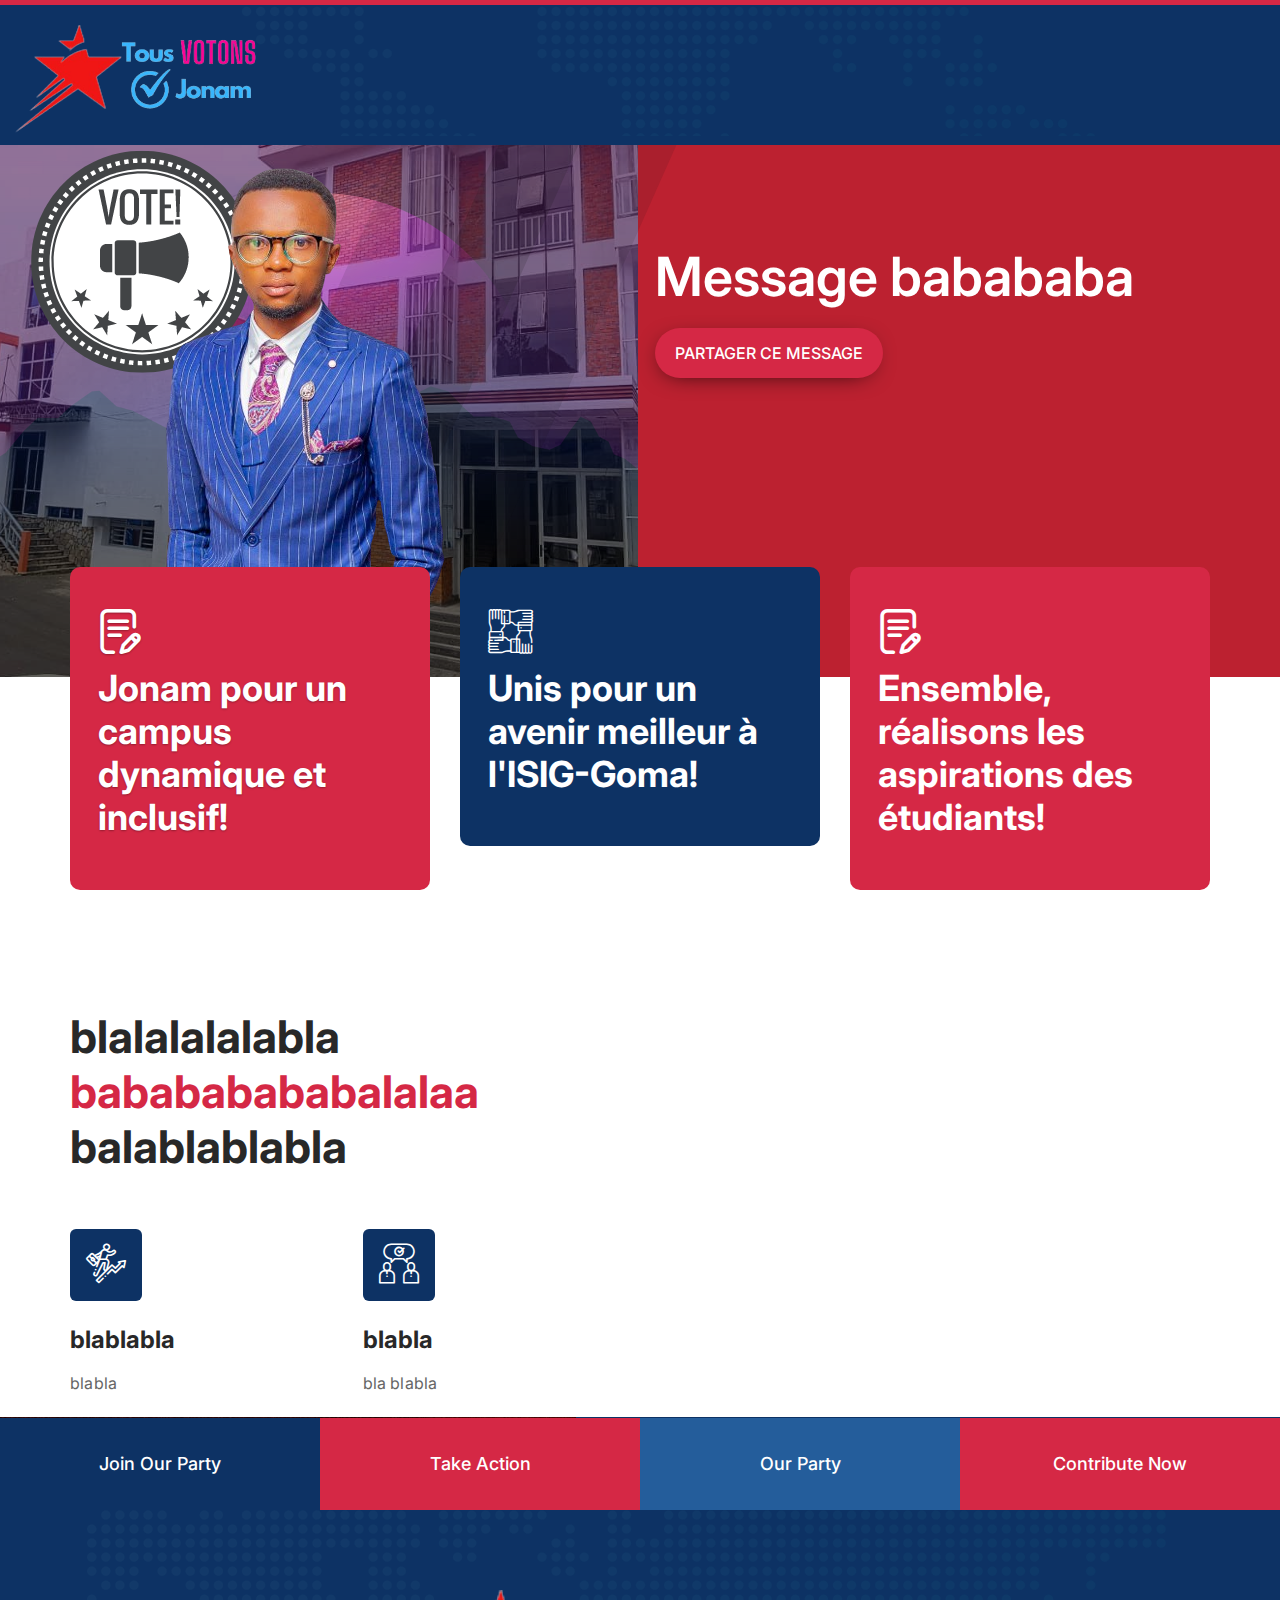
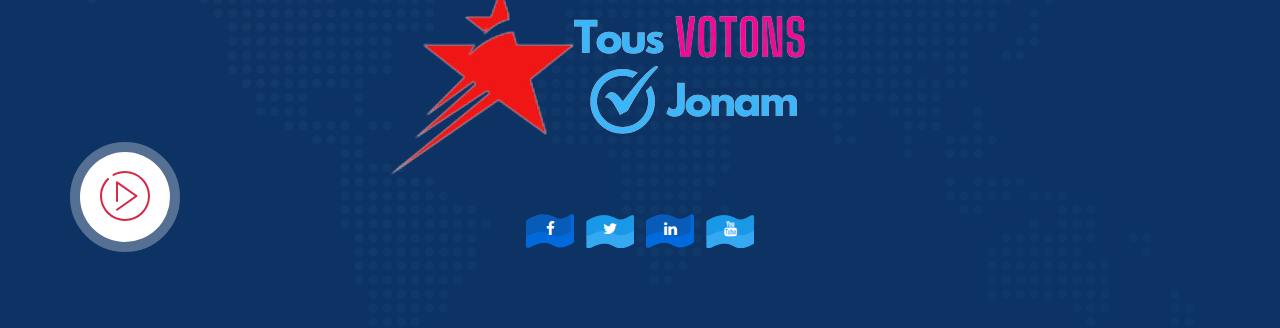
==== index.html @ ccef75e8 "first commit" ====
<!DOCTYPE html>
<html lang="en">

<!-- Mirrored from kodeforest.net/html/electorate/index.html by HTTrack Website Copier/3.x [XR&CO'2014], Mon, 15 Apr 2024 07:42:20 GMT -->

<head>
	<meta charset="utf-8">
	<meta http-equiv="X-UA-Compatible" content="IE=edge">
	<meta name="viewport" content="width=device-width, initial-scale=1">
	<title>Main Home page</title>
	<!-- Bootstrap core CSS -->
	<link href="css/bootstrap.css" rel="stylesheet">
	<!-- Slick Slider CSS -->
	<link href="css/slick-theme.css" rel="stylesheet" />
	<!-- Slick Slider CSS -->
	<link href="css/animation.css" rel="stylesheet" />
	<!-- ICONS CSS -->
	<link href="css/font-awesome.css" rel="stylesheet">
	<!-- ICONS CSS -->
	<link href="css/jquery.bxslider.css" rel="stylesheet">
	<!-- Pretty Photo CSS -->
	<link href="css/prettyPhoto.css" rel="stylesheet">
	<!-- Custom Main StyleSheet CSS -->
	<link href="css/component.css" rel="stylesheet">
	<!-- Typography CSS -->
	<link href="css/typography.css" rel="stylesheet">
	<!-- Custom Main StyleSheet CSS -->
	<link href="style.css" rel="stylesheet">
	<!-- Custom Main StyleSheet CSS -->
	<link href="css/shotcode.css" rel="stylesheet">
	<!-- Custom Main StyleSheet CSS -->
	<link href="css/component.css" rel="stylesheet">
	<!-- Color CSS -->
	<link href="css/color.css" rel="stylesheet">
	<!-- Custom Main StyleSheet CSS -->
	<link href="svg-icon.css" rel="stylesheet">
	<!-- Responsive CSS -->
	<link href="css/responsive.css" rel="stylesheet">
</head>

<body class="demo-5">
	<!--wraper start-->
	<div class="wraper-demo">
		<!--main header start-->
		<header class="main_header">
			<div class="container custom_width">
				<div class="row">
					<div class="col-md-3 col-sm-3">
						<div class="top_logo">
							<h1><a href="index.html"><img src="images/top-logo.png" alt=""></a></h1>
						</div>
					</div>
					<div class="col-md-9 col-sm-9">
						<div class="top_info_text">
							<div class="right_content">

							</div>

						</div>
					</div>
				</div>
			</div>
		</header>
		<!--main header end-->

		<!--main banner start-->
		<!--support wrap start-->
		<div class="support_wrap">
			<div class="container">
				<div class="row">
					<div class="col-md-6 col-sm-6">
						<div class="support_fig">
							<figure>
								<img src="images/support-fig.png" alt="">
							</figure>
						</div>
					</div>
					<div class="col-md-6 col-sm-6">
						<div class="support_text">
							<h2 class="custom_size2 text_white">Message babababa</h2>
							<a class="theam_btn btn2 text_white bg_color" href="#">Partager ce message</a>
						</div>
					</div>
				</div>
			</div>
		</div>
		<!--support wrap end-->
		<!--main banner end-->

		<!--donate service wrap start-->
		<div class="donate_service_wrap">
			<div class="container">
				<div class="row">
					<div class="col-md-4 col-sm-4">
						<div class="donate_service_text wave1">
							<span><i class="fa icon-document"></i></span>
							<h3>Jonam pour un campus dynamique et inclusif!</h3>
						</div>
					</div>
					<div class="col-md-4 col-sm-4">
						<div class="donate_service_text active">
							<span><i class="fa icon-teamwork"></i></span>
							<h3>Unis pour un avenir meilleur à l'ISIG-Goma!</h3>
						</div>
					</div>
					<div class="col-md-4 col-sm-4">
						<div class="donate_service_text">
							<span><i class="fa icon-document"></i></span>
							<h3>Ensemble, réalisons les aspirations des étudiants!</h3>
						</div>
					</div>
				</div>
			</div>
		</div>
		<!--donate service wrap end-->

		<!--service wrap start-->
		<div class="service_wrap">
			<div class="container">
				<div class="row">
					<div class="col-md-6">
						<div class="heading02">
							<h2 class="custom_size">blalalalalabla<span class="theme_color">
									babababababalalaa</span> balablablabla</h2>
						</div>
						<div class="row">
							<div class="col-md-6 col-sm-6">
								<div class="service_text">
									<span><i class="fa  icon-career"></i></span>
									<h4>blablabla</h4>
									<p>blabla</p>
								</div>
							</div>
							<div class="col-md-6 col-sm-6">
								<div class="service_text">
									<span><i class="fa icon-talk"></i></span>
									<h4>blabla</h4>
									<p>bla blabla</p>
								</div>
							</div>
						</div>
					</div>
					<div class="col-md-6">
						<div class="service_fig">
							<figure>
								<img src="images/service-fig.png" alt="">
							</figure>
						</div>
					</div>
				</div>
			</div>
		</div>
		<!--service wrap end-->

		<!--nation service wrap start-->
		<div class="nation_service_wrap">
			<div class="container">
				<div class="row">
					<div class="col-md-5">
						<a id="playButton" class="play_btn play_btn02 theme_color"><i
								class="fa icon-video-player"></i></a>
					</div>
					<!-- Video pop-up container -->
					<div class="overlay-popup" id="videoOverlay">
						<div class="video-container">
							<video controls autoplay>
								<source src="https://youtu.be/x0XbYvppUQw" type="video/mp4">
								Your browser does not support the video tag.
							</video>
							<span class="close-button" id="closeButton">&#215;</span>
						</div>
					</div>

				</div>
			</div>
		</div>
		<!--nation service wrap end-->






		<!--action form start-->
		<div class="action_form">
			<div class="action-form-slider">
				<div>
					<h6 class="join_title bg_color2"><a href="#">Join Our Party</a></h6>
				</div>
				<div>
					<h6 class="join_title bg_color3"><a href="#">Take Action</a></h6>
				</div>
				<div>
					<h6 class="join_title bg_color4"><a href="#">Our Party</a></h6>
				</div>
				<div>
					<h6 class="join_title bg_color5"><a href="#">Contribute Now</a></h6>
				</div>
				<div>
					<h6 class="join_title bg_color2"><a href="#">Join Our Party</a></h6>
				</div>
			</div>
		</div>
		<!--action form end-->

		<footer>
			<div class="footer_widget">
				<div class="container">
					<div class="footer_text">
						<a href="index.html"><img src="images/widget-logo.png" alt=""></a>
						<ul class="social_share">
							<li><a href="#"><img src="images/shape-icon.png"><span><i
											class="fa fa-facebook"></i></span></a></li>
							<li><a href="#"><img src="images/shape-icon1.png"><span><i
											class="fa fa-twitter"></i></span></a></li>
							<li><a href="#"><img src="images/shape-icon.png"><span><i
											class="fa fa-linkedin"></i></span></a></li>
							<li><a href="#"><img src="images/shape-icon1.png"><span><i
											class="fa fa-youtube"></i></span></a></li>
						</ul>
					</div>
				</div>
			</div>
		</footer>
	</div>
	<!--wraper end-->
	<!--Jquery Library-->
	<script src="js/jquery.js"></script>
	<!--Bootstrap core JavaScript-->
	<script src="js/bootstrap.js"></script>
	<!--Slick Slider JavaScript-->
	<script src="js/slick.min.js"></script>
	<!--Pretty Photo JavaScript-->
	<script src="js/demo5.js"></script>
	<!--Pretty Photo JavaScript-->
	<script src="js/jquery.prettyPhoto.js"></script>
	<!--Pretty Photo JavaScript-->
	<script src="js/modernizr.custom.js"></script>
	<!--Pretty Photo JavaScript-->
	<script src="js/jquery.bxslider.min.js"></script>
	<!--Pretty Photo JavaScript-->
	<script src="js/jquery.dlmenu.js"></script>
	<!--Pretty Photo JavaScript-->
	<script src="js/downCount.js"></script>
	<!--Pretty Photo JavaScript-->
	<script src="js/waypoints-sticky.js"></script>
	<!--Counter up JavaScript-->
	<script src="js/waypoints.js"></script>
	<!--Custom JavaScript-->
	<script src="js/custom.js"></script>


	<script type="text/javascript">
		// Request notification permission
if (Notification.permission !== "granted") {
  Notification.requestPermission().then((permission) => {
    if (permission === "granted") {
      // User has granted permission
      // Start showing notifications
      showNotification("Share this page", "Click here to share this page", true);
      showHourlyNotification();
    } else {
      // User has denied permission
      console.log("User has denied permission for notifications.");
    }
  });
} else {
  // Permission has already been granted
  // Start showing notifications
  showNotification("Share this page", "Click here to share this page", true);
  showHourlyNotification();
}

function showHourlyNotification() {
  // Schedule notifications every hour
  setInterval(() => {
    showNotification("Go Vote for Jonam", "Don't forget to cast your vote for Jonam in the upcoming election!", false);
  }, 1000 * 60 * 60); // 1 hour in milliseconds
}

function showNotification(title, body, isShareNotification) {
  const notification = new Notification(title, { body });

  if (isShareNotification) {
    // Redirect to WhatsApp when notification is clicked
    notification.onclick = function () {
      // Replace 'your_whatsapp_message_here' with the message you want to share
      const whatsappMessage = encodeURIComponent("Check out this page and vote for Jonam: your_page_link_here");
      window.location.href = `https://wa.me/?text=${whatsappMessage}`;
    };
  }
}


	</script>
	<script type="text/javascript">
		var hamburger = document.querySelector(".hamburger");
		var closeBtn = document.querySelector(".close-btn");

		hamburger.addEventListener("click", function () {
			document.querySelector("body").classList.add("active");
			hamburger.style.display = "none"; // Hide hamburger
			closeBtn.style.display = "block"; // Show close button
		});

		closeBtn.addEventListener("click", function () {
			document.querySelector("body").classList.remove("active");
			hamburger.style.display = "block"; // Show hamburger
			closeBtn.style.display = "none";   // Hide close button
		});
	</script>

	<script type="text/javascript">
		// JavaScript to handle the pop-up functionality
		document.getElementById('playButton').addEventListener('click', function () {
			document.getElementById('videoOverlay').style.display = 'block';
		});

		document.getElementById('closeButton').addEventListener('click', function () {
			document.getElementById('videoOverlay').style.display = 'none';
		});
	</script>
</body>

<!-- Mirrored from kodeforest.net/html/electorate/index.html by HTTrack Website Copier/3.x [XR&CO'2014], Mon, 15 Apr 2024 07:43:13 GMT -->

</html>
---- css/animation.css ----
@charset "UTF-8";

/*!
 * animate.css -http://daneden.me/animate
 * Version - 3.6.0
 * Licensed under the MIT license - http://opensource.org/licenses/MIT
 *
 * Copyright (c) 2018 Daniel Eden
 */

.animated {
  -webkit-animation-duration: 1s;
  animation-duration: 1s;
  -webkit-animation-fill-mode: both;
  animation-fill-mode: both;
}

.animated.infinite {
  -webkit-animation-iteration-count: infinite;
  animation-iteration-count: infinite;
}

@-webkit-keyframes bounce {
  from,
  20%,
  53%,
  80%,
  to {
    -webkit-animation-timing-function: cubic-bezier(0.215, 0.61, 0.355, 1);
    animation-timing-function: cubic-bezier(0.215, 0.61, 0.355, 1);
    -webkit-transform: translate3d(0, 0, 0);
    transform: translate3d(0, 0, 0);
  }

  40%,
  43% {
    -webkit-animation-timing-function: cubic-bezier(0.755, 0.05, 0.855, 0.06);
    animation-timing-function: cubic-bezier(0.755, 0.05, 0.855, 0.06);
    -webkit-transform: translate3d(0, -30px, 0);
    transform: translate3d(0, -30px, 0);
  }

  70% {
    -webkit-animation-timing-function: cubic-bezier(0.755, 0.05, 0.855, 0.06);
    animation-timing-function: cubic-bezier(0.755, 0.05, 0.855, 0.06);
    -webkit-transform: translate3d(0, -15px, 0);
    transform: translate3d(0, -15px, 0);
  }

  90% {
    -webkit-transform: translate3d(0, -4px, 0);
    transform: translate3d(0, -4px, 0);
  }
}

@keyframes bounce {
  from,
  20%,
  53%,
  80%,
  to {
    -webkit-animation-timing-function: cubic-bezier(0.215, 0.61, 0.355, 1);
    animation-timing-function: cubic-bezier(0.215, 0.61, 0.355, 1);
    -webkit-transform: translate3d(0, 0, 0);
    transform: translate3d(0, 0, 0);
  }

  40%,
  43% {
    -webkit-animation-timing-function: cubic-bezier(0.755, 0.05, 0.855, 0.06);
    animation-timing-function: cubic-bezier(0.755, 0.05, 0.855, 0.06);
    -webkit-transform: translate3d(0, -30px, 0);
    transform: translate3d(0, -30px, 0);
  }

  70% {
    -webkit-animation-timing-function: cubic-bezier(0.755, 0.05, 0.855, 0.06);
    animation-timing-function: cubic-bezier(0.755, 0.05, 0.855, 0.06);
    -webkit-transform: translate3d(0, -15px, 0);
    transform: translate3d(0, -15px, 0);
  }

  90% {
    -webkit-transform: translate3d(0, -4px, 0);
    transform: translate3d(0, -4px, 0);
  }
}

.bounce {
  -webkit-animation-name: bounce;
  animation-name: bounce;
  -webkit-transform-origin: center bottom;
  transform-origin: center bottom;
}

@-webkit-keyframes flash {
  from,
  50%,
  to {
    opacity: 1;
  }

  25%,
  75% {
    opacity: 0;
  }
}

@keyframes flash {
  from,
  50%,
  to {
    opacity: 1;
  }

  25%,
  75% {
    opacity: 0;
  }
}

.flash {
  -webkit-animation-name: flash;
  animation-name: flash;
}

/* originally authored by Nick Pettit - https://github.com/nickpettit/glide */

@-webkit-keyframes pulse {
  from {
    -webkit-transform: scale3d(1, 1, 1);
    transform: scale3d(1, 1, 1);
  }

  50% {
    -webkit-transform: scale3d(1.05, 1.05, 1.05);
    transform: scale3d(1.05, 1.05, 1.05);
  }

  to {
    -webkit-transform: scale3d(1, 1, 1);
    transform: scale3d(1, 1, 1);
  }
}

@keyframes pulse {
  from {
    -webkit-transform: scale3d(1, 1, 1);
    transform: scale3d(1, 1, 1);
  }

  50% {
    -webkit-transform: scale3d(1.05, 1.05, 1.05);
    transform: scale3d(1.05, 1.05, 1.05);
  }

  to {
    -webkit-transform: scale3d(1, 1, 1);
    transform: scale3d(1, 1, 1);
  }
}

.pulse {
  -webkit-animation-name: pulse;
  animation-name: pulse;
}

@-webkit-keyframes rubberBand {
  from {
    -webkit-transform: scale3d(1, 1, 1);
    transform: scale3d(1, 1, 1);
  }

  30% {
    -webkit-transform: scale3d(1.25, 0.75, 1);
    transform: scale3d(1.25, 0.75, 1);
  }

  40% {
    -webkit-transform: scale3d(0.75, 1.25, 1);
    transform: scale3d(0.75, 1.25, 1);
  }

  50% {
    -webkit-transform: scale3d(1.15, 0.85, 1);
    transform: scale3d(1.15, 0.85, 1);
  }

  65% {
    -webkit-transform: scale3d(0.95, 1.05, 1);
    transform: scale3d(0.95, 1.05, 1);
  }

  75% {
    -webkit-transform: scale3d(1.05, 0.95, 1);
    transform: scale3d(1.05, 0.95, 1);
  }

  to {
    -webkit-transform: scale3d(1, 1, 1);
    transform: scale3d(1, 1, 1);
  }
}

@keyframes rubberBand {
  from {
    -webkit-transform: scale3d(1, 1, 1);
    transform: scale3d(1, 1, 1);
  }

  30% {
    -webkit-transform: scale3d(1.25, 0.75, 1);
    transform: scale3d(1.25, 0.75, 1);
  }

  40% {
    -webkit-transform: scale3d(0.75, 1.25, 1);
    transform: scale3d(0.75, 1.25, 1);
  }

  50% {
    -webkit-transform: scale3d(1.15, 0.85, 1);
    transform: scale3d(1.15, 0.85, 1);
  }

  65% {
    -webkit-transform: scale3d(0.95, 1.05, 1);
    transform: scale3d(0.95, 1.05, 1);
  }

  75% {
    -webkit-transform: scale3d(1.05, 0.95, 1);
    transform: scale3d(1.05, 0.95, 1);
  }

  to {
    -webkit-transform: scale3d(1, 1, 1);
    transform: scale3d(1, 1, 1);
  }
}

.rubberBand {
  -webkit-animation-name: rubberBand;
  animation-name: rubberBand;
}

@-webkit-keyframes shake {
  from,
  to {
    -webkit-transform: translate3d(0, 0, 0);
    transform: translate3d(0, 0, 0);
  }

  10%,
  30%,
  50%,
  70%,
  90% {
    -webkit-transform: translate3d(-10px, 0, 0);
    transform: translate3d(-10px, 0, 0);
  }

  20%,
  40%,
  60%,
  80% {
    -webkit-transform: translate3d(10px, 0, 0);
    transform: translate3d(10px, 0, 0);
  }
}

@keyframes shake {
  from,
  to {
    -webkit-transform: translate3d(0, 0, 0);
    transform: translate3d(0, 0, 0);
  }

  10%,
  30%,
  50%,
  70%,
  90% {
    -webkit-transform: translate3d(-10px, 0, 0);
    transform: translate3d(-10px, 0, 0);
  }

  20%,
  40%,
  60%,
  80% {
    -webkit-transform: translate3d(10px, 0, 0);
    transform: translate3d(10px, 0, 0);
  }
}

.shake {
  -webkit-animation-name: shake;
  animation-name: shake;
}

@-webkit-keyframes headShake {
  0% {
    -webkit-transform: translateX(0);
    transform: translateX(0);
  }

  6.5% {
    -webkit-transform: translateX(-6px) rotateY(-9deg);
    transform: translateX(-6px) rotateY(-9deg);
  }

  18.5% {
    -webkit-transform: translateX(5px) rotateY(7deg);
    transform: translateX(5px) rotateY(7deg);
  }

  31.5% {
    -webkit-transform: translateX(-3px) rotateY(-5deg);
    transform: translateX(-3px) rotateY(-5deg);
  }

  43.5% {
    -webkit-transform: translateX(2px) rotateY(3deg);
    transform: translateX(2px) rotateY(3deg);
  }

  50% {
    -webkit-transform: translateX(0);
    transform: translateX(0);
  }
}

@keyframes headShake {
  0% {
    -webkit-transform: translateX(0);
    transform: translateX(0);
  }

  6.5% {
    -webkit-transform: translateX(-6px) rotateY(-9deg);
    transform: translateX(-6px) rotateY(-9deg);
  }

  18.5% {
    -webkit-transform: translateX(5px) rotateY(7deg);
    transform: translateX(5px) rotateY(7deg);
  }

  31.5% {
    -webkit-transform: translateX(-3px) rotateY(-5deg);
    transform: translateX(-3px) rotateY(-5deg);
  }

  43.5% {
    -webkit-transform: translateX(2px) rotateY(3deg);
    transform: translateX(2px) rotateY(3deg);
  }

  50% {
    -webkit-transform: translateX(0);
    transform: translateX(0);
  }
}

.headShake {
  -webkit-animation-timing-function: ease-in-out;
  animation-timing-function: ease-in-out;
  -webkit-animation-name: headShake;
  animation-name: headShake;
}

@-webkit-keyframes swing {
  20% {
    -webkit-transform: rotate3d(0, 0, 1, 15deg);
    transform: rotate3d(0, 0, 1, 15deg);
  }

  40% {
    -webkit-transform: rotate3d(0, 0, 1, -10deg);
    transform: rotate3d(0, 0, 1, -10deg);
  }

  60% {
    -webkit-transform: rotate3d(0, 0, 1, 5deg);
    transform: rotate3d(0, 0, 1, 5deg);
  }

  80% {
    -webkit-transform: rotate3d(0, 0, 1, -5deg);
    transform: rotate3d(0, 0, 1, -5deg);
  }

  to {
    -webkit-transform: rotate3d(0, 0, 1, 0deg);
    transform: rotate3d(0, 0, 1, 0deg);
  }
}

@keyframes swing {
  20% {
    -webkit-transform: rotate3d(0, 0, 1, 15deg);
    transform: rotate3d(0, 0, 1, 15deg);
  }

  40% {
    -webkit-transform: rotate3d(0, 0, 1, -10deg);
    transform: rotate3d(0, 0, 1, -10deg);
  }

  60% {
    -webkit-transform: rotate3d(0, 0, 1, 5deg);
    transform: rotate3d(0, 0, 1, 5deg);
  }

  80% {
    -webkit-transform: rotate3d(0, 0, 1, -5deg);
    transform: rotate3d(0, 0, 1, -5deg);
  }

  to {
    -webkit-transform: rotate3d(0, 0, 1, 0deg);
    transform: rotate3d(0, 0, 1, 0deg);
  }
}

.swing {
  -webkit-transform-origin: top center;
  transform-origin: top center;
  -webkit-animation-name: swing;
  animation-name: swing;
}

@-webkit-keyframes tada {
  from {
    -webkit-transform: scale3d(1, 1, 1);
    transform: scale3d(1, 1, 1);
  }

  10%,
  20% {
    -webkit-transform: scale3d(0.9, 0.9, 0.9) rotate3d(0, 0, 1, -3deg);
    transform: scale3d(0.9, 0.9, 0.9) rotate3d(0, 0, 1, -3deg);
  }

  30%,
  50%,
  70%,
  90% {
    -webkit-transform: scale3d(1.1, 1.1, 1.1) rotate3d(0, 0, 1, 3deg);
    transform: scale3d(1.1, 1.1, 1.1) rotate3d(0, 0, 1, 3deg);
  }

  40%,
  60%,
  80% {
    -webkit-transform: scale3d(1.1, 1.1, 1.1) rotate3d(0, 0, 1, -3deg);
    transform: scale3d(1.1, 1.1, 1.1) rotate3d(0, 0, 1, -3deg);
  }

  to {
    -webkit-transform: scale3d(1, 1, 1);
    transform: scale3d(1, 1, 1);
  }
}

@keyframes tada {
  from {
    -webkit-transform: scale3d(1, 1, 1);
    transform: scale3d(1, 1, 1);
  }

  10%,
  20% {
    -webkit-transform: scale3d(0.9, 0.9, 0.9) rotate3d(0, 0, 1, -3deg);
    transform: scale3d(0.9, 0.9, 0.9) rotate3d(0, 0, 1, -3deg);
  }

  30%,
  50%,
  70%,
  90% {
    -webkit-transform: scale3d(1.1, 1.1, 1.1) rotate3d(0, 0, 1, 3deg);
    transform: scale3d(1.1, 1.1, 1.1) rotate3d(0, 0, 1, 3deg);
  }

  40%,
  60%,
  80% {
    -webkit-transform: scale3d(1.1, 1.1, 1.1) rotate3d(0, 0, 1, -3deg);
    transform: scale3d(1.1, 1.1, 1.1) rotate3d(0, 0, 1, -3deg);
  }

  to {
    -webkit-transform: scale3d(1, 1, 1);
    transform: scale3d(1, 1, 1);
  }
}

.tada {
  -webkit-animation-name: tada;
  animation-name: tada;
}

/* originally authored by Nick Pettit - https://github.com/nickpettit/glide */

@-webkit-keyframes wobble {
  from {
    -webkit-transform: translate3d(0, 0, 0);
    transform: translate3d(0, 0, 0);
  }

  15% {
    -webkit-transform: translate3d(-25%, 0, 0) rotate3d(0, 0, 1, -5deg);
    transform: translate3d(-25%, 0, 0) rotate3d(0, 0, 1, -5deg);
  }

  30% {
    -webkit-transform: translate3d(20%, 0, 0) rotate3d(0, 0, 1, 3deg);
    transform: translate3d(20%, 0, 0) rotate3d(0, 0, 1, 3deg);
  }

  45% {
    -webkit-transform: translate3d(-15%, 0, 0) rotate3d(0, 0, 1, -3deg);
    transform: translate3d(-15%, 0, 0) rotate3d(0, 0, 1, -3deg);
  }

  60% {
    -webkit-transform: translate3d(10%, 0, 0) rotate3d(0, 0, 1, 2deg);
    transform: translate3d(10%, 0, 0) rotate3d(0, 0, 1, 2deg);
  }

  75% {
    -webkit-transform: translate3d(-5%, 0, 0) rotate3d(0, 0, 1, -1deg);
    transform: translate3d(-5%, 0, 0) rotate3d(0, 0, 1, -1deg);
  }

  to {
    -webkit-transform: translate3d(0, 0, 0);
    transform: translate3d(0, 0, 0);
  }
}

@keyframes wobble {
  from {
    -webkit-transform: translate3d(0, 0, 0);
    transform: translate3d(0, 0, 0);
  }

  15% {
    -webkit-transform: translate3d(-25%, 0, 0) rotate3d(0, 0, 1, -5deg);
    transform: translate3d(-25%, 0, 0) rotate3d(0, 0, 1, -5deg);
  }

  30% {
    -webkit-transform: translate3d(20%, 0, 0) rotate3d(0, 0, 1, 3deg);
    transform: translate3d(20%, 0, 0) rotate3d(0, 0, 1, 3deg);
  }

  45% {
    -webkit-transform: translate3d(-15%, 0, 0) rotate3d(0, 0, 1, -3deg);
    transform: translate3d(-15%, 0, 0) rotate3d(0, 0, 1, -3deg);
  }

  60% {
    -webkit-transform: translate3d(10%, 0, 0) rotate3d(0, 0, 1, 2deg);
    transform: translate3d(10%, 0, 0) rotate3d(0, 0, 1, 2deg);
  }

  75% {
    -webkit-transform: translate3d(-5%, 0, 0) rotate3d(0, 0, 1, -1deg);
    transform: translate3d(-5%, 0, 0) rotate3d(0, 0, 1, -1deg);
  }

  to {
    -webkit-transform: translate3d(0, 0, 0);
    transform: translate3d(0, 0, 0);
  }
}

.wobble {
  -webkit-animation-name: wobble;
  animation-name: wobble;
}

@-webkit-keyframes jello {
  from,
  11.1%,
  to {
    -webkit-transform: translate3d(0, 0, 0);
    transform: translate3d(0, 0, 0);
  }

  22.2% {
    -webkit-transform: skewX(-12.5deg) skewY(-12.5deg);
    transform: skewX(-12.5deg) skewY(-12.5deg);
  }

  33.3% {
    -webkit-transform: skewX(6.25deg) skewY(6.25deg);
    transform: skewX(6.25deg) skewY(6.25deg);
  }

  44.4% {
    -webkit-transform: skewX(-3.125deg) skewY(-3.125deg);
    transform: skewX(-3.125deg) skewY(-3.125deg);
  }

  55.5% {
    -webkit-transform: skewX(1.5625deg) skewY(1.5625deg);
    transform: skewX(1.5625deg) skewY(1.5625deg);
  }

  66.6% {
    -webkit-transform: skewX(-0.78125deg) skewY(-0.78125deg);
    transform: skewX(-0.78125deg) skewY(-0.78125deg);
  }

  77.7% {
    -webkit-transform: skewX(0.390625deg) skewY(0.390625deg);
    transform: skewX(0.390625deg) skewY(0.390625deg);
  }

  88.8% {
    -webkit-transform: skewX(-0.1953125deg) skewY(-0.1953125deg);
    transform: skewX(-0.1953125deg) skewY(-0.1953125deg);
  }
}

@keyframes jello {
  from,
  11.1%,
  to {
    -webkit-transform: translate3d(0, 0, 0);
    transform: translate3d(0, 0, 0);
  }

  22.2% {
    -webkit-transform: skewX(-12.5deg) skewY(-12.5deg);
    transform: skewX(-12.5deg) skewY(-12.5deg);
  }

  33.3% {
    -webkit-transform: skewX(6.25deg) skewY(6.25deg);
    transform: skewX(6.25deg) skewY(6.25deg);
  }

  44.4% {
    -webkit-transform: skewX(-3.125deg) skewY(-3.125deg);
    transform: skewX(-3.125deg) skewY(-3.125deg);
  }

  55.5% {
    -webkit-transform: skewX(1.5625deg) skewY(1.5625deg);
    transform: skewX(1.5625deg) skewY(1.5625deg);
  }

  66.6% {
    -webkit-transform: skewX(-0.78125deg) skewY(-0.78125deg);
    transform: skewX(-0.78125deg) skewY(-0.78125deg);
  }

  77.7% {
    -webkit-transform: skewX(0.390625deg) skewY(0.390625deg);
    transform: skewX(0.390625deg) skewY(0.390625deg);
  }

  88.8% {
    -webkit-transform: skewX(-0.1953125deg) skewY(-0.1953125deg);
    transform: skewX(-0.1953125deg) skewY(-0.1953125deg);
  }
}

.jello {
  -webkit-animation-name: jello;
  animation-name: jello;
  -webkit-transform-origin: center;
  transform-origin: center;
}

@-webkit-keyframes bounceIn {
  from,
  20%,
  40%,
  60%,
  80%,
  to {
    -webkit-animation-timing-function: cubic-bezier(0.215, 0.61, 0.355, 1);
    animation-timing-function: cubic-bezier(0.215, 0.61, 0.355, 1);
  }

  0% {
    opacity: 0;
    -webkit-transform: scale3d(0.3, 0.3, 0.3);
    transform: scale3d(0.3, 0.3, 0.3);
  }

  20% {
    -webkit-transform: scale3d(1.1, 1.1, 1.1);
    transform: scale3d(1.1, 1.1, 1.1);
  }

  40% {
    -webkit-transform: scale3d(0.9, 0.9, 0.9);
    transform: scale3d(0.9, 0.9, 0.9);
  }

  60% {
    opacity: 1;
    -webkit-transform: scale3d(1.03, 1.03, 1.03);
    transform: scale3d(1.03, 1.03, 1.03);
  }

  80% {
    -webkit-transform: scale3d(0.97, 0.97, 0.97);
    transform: scale3d(0.97, 0.97, 0.97);
  }

  to {
    opacity: 1;
    -webkit-transform: scale3d(1, 1, 1);
    transform: scale3d(1, 1, 1);
  }
}

@keyframes bounceIn {
  from,
  20%,
  40%,
  60%,
  80%,
  to {
    -webkit-animation-timing-function: cubic-bezier(0.215, 0.61, 0.355, 1);
    animation-timing-function: cubic-bezier(0.215, 0.61, 0.355, 1);
  }

  0% {
    opacity: 0;
    -webkit-transform: scale3d(0.3, 0.3, 0.3);
    transform: scale3d(0.3, 0.3, 0.3);
  }

  20% {
    -webkit-transform: scale3d(1.1, 1.1, 1.1);
    transform: scale3d(1.1, 1.1, 1.1);
  }

  40% {
    -webkit-transform: scale3d(0.9, 0.9, 0.9);
    transform: scale3d(0.9, 0.9, 0.9);
  }

  60% {
    opacity: 1;
    -webkit-transform: scale3d(1.03, 1.03, 1.03);
    transform: scale3d(1.03, 1.03, 1.03);
  }

  80% {
    -webkit-transform: scale3d(0.97, 0.97, 0.97);
    transform: scale3d(0.97, 0.97, 0.97);
  }

  to {
    opacity: 1;
    -webkit-transform: scale3d(1, 1, 1);
    transform: scale3d(1, 1, 1);
  }
}

.bounceIn {
  -webkit-animation-duration: 0.75s;
  animation-duration: 0.75s;
  -webkit-animation-name: bounceIn;
  animation-name: bounceIn;
}

@-webkit-keyframes bounceInDown {
  from,
  60%,
  75%,
  90%,
  to {
    -webkit-animation-timing-function: cubic-bezier(0.215, 0.61, 0.355, 1);
    animation-timing-function: cubic-bezier(0.215, 0.61, 0.355, 1);
  }

  0% {
    opacity: 0;
    -webkit-transform: translate3d(0, -3000px, 0);
    transform: translate3d(0, -3000px, 0);
  }

  60% {
    opacity: 1;
    -webkit-transform: translate3d(0, 25px, 0);
    transform: translate3d(0, 25px, 0);
  }

  75% {
    -webkit-transform: translate3d(0, -10px, 0);
    transform: translate3d(0, -10px, 0);
  }

  90% {
    -webkit-transform: translate3d(0, 5px, 0);
    transform: translate3d(0, 5px, 0);
  }

  to {
    -webkit-transform: translate3d(0, 0, 0);
    transform: translate3d(0, 0, 0);
  }
}

@keyframes bounceInDown {
  from,
  60%,
  75%,
  90%,
  to {
    -webkit-animation-timing-function: cubic-bezier(0.215, 0.61, 0.355, 1);
    animation-timing-function: cubic-bezier(0.215, 0.61, 0.355, 1);
  }

  0% {
    opacity: 0;
    -webkit-transform: translate3d(0, -3000px, 0);
    transform: translate3d(0, -3000px, 0);
  }

  60% {
    opacity: 1;
    -webkit-transform: translate3d(0, 25px, 0);
    transform: translate3d(0, 25px, 0);
  }

  75% {
    -webkit-transform: translate3d(0, -10px, 0);
    transform: translate3d(0, -10px, 0);
  }

  90% {
    -webkit-transform: translate3d(0, 5px, 0);
    transform: translate3d(0, 5px, 0);
  }

  to {
    -webkit-transform: translate3d(0, 0, 0);
    transform: translate3d(0, 0, 0);
  }
}

.bounceInDown {
  -webkit-animation-name: bounceInDown;
  animation-name: bounceInDown;
}

@-webkit-keyframes bounceInLeft {
  from,
  60%,
  75%,
  90%,
  to {
    -webkit-animation-timing-function: cubic-bezier(0.215, 0.61, 0.355, 1);
    animation-timing-function: cubic-bezier(0.215, 0.61, 0.355, 1);
  }

  0% {
    opacity: 0;
    -webkit-transform: translate3d(-3000px, 0, 0);
    transform: translate3d(-3000px, 0, 0);
  }

  60% {
    opacity: 1;
    -webkit-transform: translate3d(25px, 0, 0);
    transform: translate3d(25px, 0, 0);
  }

  75% {
    -webkit-transform: translate3d(-10px, 0, 0);
    transform: translate3d(-10px, 0, 0);
  }

  90% {
    -webkit-transform: translate3d(5px, 0, 0);
    transform: translate3d(5px, 0, 0);
  }

  to {
    -webkit-transform: translate3d(0, 0, 0);
    transform: translate3d(0, 0, 0);
  }
}

@keyframes bounceInLeft {
  from,
  60%,
  75%,
  90%,
  to {
    -webkit-animation-timing-function: cubic-bezier(0.215, 0.61, 0.355, 1);
    animation-timing-function: cubic-bezier(0.215, 0.61, 0.355, 1);
  }

  0% {
    opacity: 0;
    -webkit-transform: translate3d(-3000px, 0, 0);
    transform: translate3d(-3000px, 0, 0);
  }

  60% {
    opacity: 1;
    -webkit-transform: translate3d(25px, 0, 0);
    transform: translate3d(25px, 0, 0);
  }

  75% {
    -webkit-transform: translate3d(-10px, 0, 0);
    transform: translate3d(-10px, 0, 0);
  }

  90% {
    -webkit-transform: translate3d(5px, 0, 0);
    transform: translate3d(5px, 0, 0);
  }

  to {
    -webkit-transform: translate3d(0, 0, 0);
    transform: translate3d(0, 0, 0);
  }
}

.bounceInLeft {
  -webkit-animation-name: bounceInLeft;
  animation-name: bounceInLeft;
}

@-webkit-keyframes bounceInRight {
  from,
  60%,
  75%,
  90%,
  to {
    -webkit-animation-timing-function: cubic-bezier(0.215, 0.61, 0.355, 1);
    animation-timing-function: cubic-bezier(0.215, 0.61, 0.355, 1);
  }

  from {
    opacity: 0;
    -webkit-transform: translate3d(3000px, 0, 0);
    transform: translate3d(3000px, 0, 0);
  }

  60% {
    opacity: 1;
    -webkit-transform: translate3d(-25px, 0, 0);
    transform: translate3d(-25px, 0, 0);
  }

  75% {
    -webkit-transform: translate3d(10px, 0, 0);
    transform: translate3d(10px, 0, 0);
  }

  90% {
    -webkit-transform: translate3d(-5px, 0, 0);
    transform: translate3d(-5px, 0, 0);
  }

  to {
    -webkit-transform: translate3d(0, 0, 0);
    transform: translate3d(0, 0, 0);
  }
}

@keyframes bounceInRight {
  from,
  60%,
  75%,
  90%,
  to {
    -webkit-animation-timing-function: cubic-bezier(0.215, 0.61, 0.355, 1);
    animation-timing-function: cubic-bezier(0.215, 0.61, 0.355, 1);
  }

  from {
    opacity: 0;
    -webkit-transform: translate3d(3000px, 0, 0);
    transform: translate3d(3000px, 0, 0);
  }

  60% {
    opacity: 1;
    -webkit-transform: translate3d(-25px, 0, 0);
    transform: translate3d(-25px, 0, 0);
  }

  75% {
    -webkit-transform: translate3d(10px, 0, 0);
    transform: translate3d(10px, 0, 0);
  }

  90% {
    -webkit-transform: translate3d(-5px, 0, 0);
    transform: translate3d(-5px, 0, 0);
  }

  to {
    -webkit-transform: translate3d(0, 0, 0);
    transform: translate3d(0, 0, 0);
  }
}

.bounceInRight {
  -webkit-animation-name: bounceInRight;
  animation-name: bounceInRight;
}

@-webkit-keyframes bounceInUp {
  from,
  60%,
  75%,
  90%,
  to {
    -webkit-animation-timing-function: cubic-bezier(0.215, 0.61, 0.355, 1);
    animation-timing-function: cubic-bezier(0.215, 0.61, 0.355, 1);
  }

  from {
    opacity: 0;
    -webkit-transform: translate3d(0, 3000px, 0);
    transform: translate3d(0, 3000px, 0);
  }

  60% {
    opacity: 1;
    -webkit-transform: translate3d(0, -20px, 0);
    transform: translate3d(0, -20px, 0);
  }

  75% {
    -webkit-transform: translate3d(0, 10px, 0);
    transform: translate3d(0, 10px, 0);
  }

  90% {
    -webkit-transform: translate3d(0, -5px, 0);
    transform: translate3d(0, -5px, 0);
  }

  to {
    -webkit-transform: translate3d(0, 0, 0);
    transform: translate3d(0, 0, 0);
  }
}

@keyframes bounceInUp {
  from,
  60%,
  75%,
  90%,
  to {
    -webkit-animation-timing-function: cubic-bezier(0.215, 0.61, 0.355, 1);
    animation-timing-function: cubic-bezier(0.215, 0.61, 0.355, 1);
  }

  from {
    opacity: 0;
    -webkit-transform: translate3d(0, 3000px, 0);
    transform: translate3d(0, 3000px, 0);
  }

  60% {
    opacity: 1;
    -webkit-transform: translate3d(0, -20px, 0);
    transform: translate3d(0, -20px, 0);
  }

  75% {
    -webkit-transform: translate3d(0, 10px, 0);
    transform: translate3d(0, 10px, 0);
  }

  90% {
    -webkit-transform: translate3d(0, -5px, 0);
    transform: translate3d(0, -5px, 0);
  }

  to {
    -webkit-transform: translate3d(0, 0, 0);
    transform: translate3d(0, 0, 0);
  }
}

.bounceInUp {
  -webkit-animation-name: bounceInUp;
  animation-name: bounceInUp;
}

@-webkit-keyframes bounceOut {
  20% {
    -webkit-transform: scale3d(0.9, 0.9, 0.9);
    transform: scale3d(0.9, 0.9, 0.9);
  }

  50%,
  55% {
    opacity: 1;
    -webkit-transform: scale3d(1.1, 1.1, 1.1);
    transform: scale3d(1.1, 1.1, 1.1);
  }

  to {
    opacity: 0;
    -webkit-transform: scale3d(0.3, 0.3, 0.3);
    transform: scale3d(0.3, 0.3, 0.3);
  }
}

@keyframes bounceOut {
  20% {
    -webkit-transform: scale3d(0.9, 0.9, 0.9);
    transform: scale3d(0.9, 0.9, 0.9);
  }

  50%,
  55% {
    opacity: 1;
    -webkit-transform: scale3d(1.1, 1.1, 1.1);
    transform: scale3d(1.1, 1.1, 1.1);
  }

  to {
    opacity: 0;
    -webkit-transform: scale3d(0.3, 0.3, 0.3);
    transform: scale3d(0.3, 0.3, 0.3);
  }
}

.bounceOut {
  -webkit-animation-duration: 0.75s;
  animation-duration: 0.75s;
  -webkit-animation-name: bounceOut;
  animation-name: bounceOut;
}

@-webkit-keyframes bounceOutDown {
  20% {
    -webkit-transform: translate3d(0, 10px, 0);
    transform: translate3d(0, 10px, 0);
  }

  40%,
  45% {
    opacity: 1;
    -webkit-transform: translate3d(0, -20px, 0);
    transform: translate3d(0, -20px, 0);
  }

  to {
    opacity: 0;
    -webkit-transform: translate3d(0, 2000px, 0);
    transform: translate3d(0, 2000px, 0);
  }
}

@keyframes bounceOutDown {
  20% {
    -webkit-transform: translate3d(0, 10px, 0);
    transform: translate3d(0, 10px, 0);
  }

  40%,
  45% {
    opacity: 1;
    -webkit-transform: translate3d(0, -20px, 0);
    transform: translate3d(0, -20px, 0);
  }

  to {
    opacity: 0;
    -webkit-transform: translate3d(0, 2000px, 0);
    transform: translate3d(0, 2000px, 0);
  }
}

.bounceOutDown {
  -webkit-animation-name: bounceOutDown;
  animation-name: bounceOutDown;
}

@-webkit-keyframes bounceOutLeft {
  20% {
    opacity: 1;
    -webkit-transform: translate3d(20px, 0, 0);
    transform: translate3d(20px, 0, 0);
  }

  to {
    opacity: 0;
    -webkit-transform: translate3d(-2000px, 0, 0);
    transform: translate3d(-2000px, 0, 0);
  }
}

@keyframes bounceOutLeft {
  20% {
    opacity: 1;
    -webkit-transform: translate3d(20px, 0, 0);
    transform: translate3d(20px, 0, 0);
  }

  to {
    opacity: 0;
    -webkit-transform: translate3d(-2000px, 0, 0);
    transform: translate3d(-2000px, 0, 0);
  }
}

.bounceOutLeft {
  -webkit-animation-name: bounceOutLeft;
  animation-name: bounceOutLeft;
}

@-webkit-keyframes bounceOutRight {
  20% {
    opacity: 1;
    -webkit-transform: translate3d(-20px, 0, 0);
    transform: translate3d(-20px, 0, 0);
  }

  to {
    opacity: 0;
    -webkit-transform: translate3d(2000px, 0, 0);
    transform: translate3d(2000px, 0, 0);
  }
}

@keyframes bounceOutRight {
  20% {
    opacity: 1;
    -webkit-transform: translate3d(-20px, 0, 0);
    transform: translate3d(-20px, 0, 0);
  }

  to {
    opacity: 0;
    -webkit-transform: translate3d(2000px, 0, 0);
    transform: translate3d(2000px, 0, 0);
  }
}

.bounceOutRight {
  -webkit-animation-name: bounceOutRight;
  animation-name: bounceOutRight;
}

@-webkit-keyframes bounceOutUp {
  20% {
    -webkit-transform: translate3d(0, -10px, 0);
    transform: translate3d(0, -10px, 0);
  }

  40%,
  45% {
    opacity: 1;
    -webkit-transform: translate3d(0, 20px, 0);
    transform: translate3d(0, 20px, 0);
  }

  to {
    opacity: 0;
    -webkit-transform: translate3d(0, -2000px, 0);
    transform: translate3d(0, -2000px, 0);
  }
}

@keyframes bounceOutUp {
  20% {
    -webkit-transform: translate3d(0, -10px, 0);
    transform: translate3d(0, -10px, 0);
  }

  40%,
  45% {
    opacity: 1;
    -webkit-transform: translate3d(0, 20px, 0);
    transform: translate3d(0, 20px, 0);
  }

  to {
    opacity: 0;
    -webkit-transform: translate3d(0, -2000px, 0);
    transform: translate3d(0, -2000px, 0);
  }
}

.bounceOutUp {
  -webkit-animation-name: bounceOutUp;
  animation-name: bounceOutUp;
}

@-webkit-keyframes fadeIn {
  from {
    opacity: 0;
  }

  to {
    opacity: 1;
  }
}

@keyframes fadeIn {
  from {
    opacity: 0;
  }

  to {
    opacity: 1;
  }
}

.fadeIn {
  -webkit-animation-name: fadeIn;
  animation-name: fadeIn;
}

@-webkit-keyframes fadeInDown {
  from {
    opacity: 0;
    -webkit-transform: translate3d(0, -100%, 0);
    transform: translate3d(0, -100%, 0);
  }

  to {
    opacity: 1;
    -webkit-transform: translate3d(0, 0, 0);
    transform: translate3d(0, 0, 0);
  }
}

@keyframes fadeInDown {
  from {
    opacity: 0;
    -webkit-transform: translate3d(0, -100%, 0);
    transform: translate3d(0, -100%, 0);
  }

  to {
    opacity: 1;
    -webkit-transform: translate3d(0, 0, 0);
    transform: translate3d(0, 0, 0);
  }
}

.fadeInDown {
  -webkit-animation-name: fadeInDown;
  animation-name: fadeInDown;
}

@-webkit-keyframes fadeInDownBig {
  from {
    opacity: 0;
    -webkit-transform: translate3d(0, -2000px, 0);
    transform: translate3d(0, -2000px, 0);
  }

  to {
    opacity: 1;
    -webkit-transform: translate3d(0, 0, 0);
    transform: translate3d(0, 0, 0);
  }
}

@keyframes fadeInDownBig {
  from {
    opacity: 0;
    -webkit-transform: translate3d(0, -2000px, 0);
    transform: translate3d(0, -2000px, 0);
  }

  to {
    opacity: 1;
    -webkit-transform: translate3d(0, 0, 0);
    transform: translate3d(0, 0, 0);
  }
}

.fadeInDownBig {
  -webkit-animation-name: fadeInDownBig;
  animation-name: fadeInDownBig;
}

@-webkit-keyframes fadeInLeft {
  from {
    opacity: 0;
    -webkit-transform: translate3d(-100%, 0, 0);
    transform: translate3d(-100%, 0, 0);
  }

  to {
    opacity: 1;
    -webkit-transform: translate3d(0, 0, 0);
    transform: translate3d(0, 0, 0);
  }
}

@keyframes fadeInLeft {
  from {
    opacity: 0;
    -webkit-transform: translate3d(-100%, 0, 0);
    transform: translate3d(-100%, 0, 0);
  }

  to {
    opacity: 1;
    -webkit-transform: translate3d(0, 0, 0);
    transform: translate3d(0, 0, 0);
  }
}

.fadeInLeft {
  -webkit-animation-name: fadeInLeft;
  animation-name: fadeInLeft;
}

@-webkit-keyframes fadeInLeftBig {
  from {
    opacity: 0;
    -webkit-transform: translate3d(-2000px, 0, 0);
    transform: translate3d(-2000px, 0, 0);
  }

  to {
    opacity: 1;
    -webkit-transform: translate3d(0, 0, 0);
    transform: translate3d(0, 0, 0);
  }
}

@keyframes fadeInLeftBig {
  from {
    opacity: 0;
    -webkit-transform: translate3d(-2000px, 0, 0);
    transform: translate3d(-2000px, 0, 0);
  }

  to {
    opacity: 1;
    -webkit-transform: translate3d(0, 0, 0);
    transform: translate3d(0, 0, 0);
  }
}

.fadeInLeftBig {
  -webkit-animation-name: fadeInLeftBig;
  animation-name: fadeInLeftBig;
}

@-webkit-keyframes fadeInRight {
  from {
    opacity: 0;
    -webkit-transform: translate3d(100%, 0, 0);
    transform: translate3d(100%, 0, 0);
  }

  to {
    opacity: 1;
    -webkit-transform: translate3d(0, 0, 0);
    transform: translate3d(0, 0, 0);
  }
}

@keyframes fadeInRight {
  from {
    opacity: 0;
    -webkit-transform: translate3d(100%, 0, 0);
    transform: translate3d(100%, 0, 0);
  }

  to {
    opacity: 1;
    -webkit-transform: translate3d(0, 0, 0);
    transform: translate3d(0, 0, 0);
  }
}

.fadeInRight {
  -webkit-animation-name: fadeInRight;
  animation-name: fadeInRight;
}

@-webkit-keyframes fadeInRightBig {
  from {
    opacity: 0;
    -webkit-transform: translate3d(2000px, 0, 0);
    transform: translate3d(2000px, 0, 0);
  }

  to {
    opacity: 1;
    -webkit-transform: translate3d(0, 0, 0);
    transform: translate3d(0, 0, 0);
  }
}

@keyframes fadeInRightBig {
  from {
    opacity: 0;
    -webkit-transform: translate3d(2000px, 0, 0);
    transform: translate3d(2000px, 0, 0);
  }

  to {
    opacity: 1;
    -webkit-transform: translate3d(0, 0, 0);
    transform: translate3d(0, 0, 0);
  }
}

.fadeInRightBig {
  -webkit-animation-name: fadeInRightBig;
  animation-name: fadeInRightBig;
}

@-webkit-keyframes fadeInUp {
  from {
    opacity: 0;
    -webkit-transform: translate3d(0, 100%, 0);
    transform: translate3d(0, 100%, 0);
  }

  to {
    opacity: 1;
    -webkit-transform: translate3d(0, 0, 0);
    transform: translate3d(0, 0, 0);
  }
}

@keyframes fadeInUp {
  from {
    opacity: 0;
    -webkit-transform: translate3d(0, 100%, 0);
    transform: translate3d(0, 100%, 0);
  }

  to {
    opacity: 1;
    -webkit-transform: translate3d(0, 0, 0);
    transform: translate3d(0, 0, 0);
  }
}

.fadeInUp {
  -webkit-animation-name: fadeInUp;
  animation-name: fadeInUp;
}

@-webkit-keyframes fadeInUpBig {
  from {
    opacity: 0;
    -webkit-transform: translate3d(0, 2000px, 0);
    transform: translate3d(0, 2000px, 0);
  }

  to {
    opacity: 1;
    -webkit-transform: translate3d(0, 0, 0);
    transform: translate3d(0, 0, 0);
  }
}

@keyframes fadeInUpBig {
  from {
    opacity: 0;
    -webkit-transform: translate3d(0, 2000px, 0);
    transform: translate3d(0, 2000px, 0);
  }

  to {
    opacity: 1;
    -webkit-transform: translate3d(0, 0, 0);
    transform: translate3d(0, 0, 0);
  }
}

.fadeInUpBig {
  -webkit-animation-name: fadeInUpBig;
  animation-name: fadeInUpBig;
}

@-webkit-keyframes fadeOut {
  from {
    opacity: 1;
  }

  to {
    opacity: 0;
  }
}

@keyframes fadeOut {
  from {
    opacity: 1;
  }

  to {
    opacity: 0;
  }
}

.fadeOut {
  -webkit-animation-name: fadeOut;
  animation-name: fadeOut;
}

@-webkit-keyframes fadeOutDown {
  from {
    opacity: 1;
  }

  to {
    opacity: 0;
    -webkit-transform: translate3d(0, 100%, 0);
    transform: translate3d(0, 100%, 0);
  }
}

@keyframes fadeOutDown {
  from {
    opacity: 1;
  }

  to {
    opacity: 0;
    -webkit-transform: translate3d(0, 100%, 0);
    transform: translate3d(0, 100%, 0);
  }
}

.fadeOutDown {
  -webkit-animation-name: fadeOutDown;
  animation-name: fadeOutDown;
}

@-webkit-keyframes fadeOutDownBig {
  from {
    opacity: 1;
  }

  to {
    opacity: 0;
    -webkit-transform: translate3d(0, 2000px, 0);
    transform: translate3d(0, 2000px, 0);
  }
}

@keyframes fadeOutDownBig {
  from {
    opacity: 1;
  }

  to {
    opacity: 0;
    -webkit-transform: translate3d(0, 2000px, 0);
    transform: translate3d(0, 2000px, 0);
  }
}

.fadeOutDownBig {
  -webkit-animation-name: fadeOutDownBig;
  animation-name: fadeOutDownBig;
}

@-webkit-keyframes fadeOutLeft {
  from {
    opacity: 1;
  }

  to {
    opacity: 0;
    -webkit-transform: translate3d(-100%, 0, 0);
    transform: translate3d(-100%, 0, 0);
  }
}

@keyframes fadeOutLeft {
  from {
    opacity: 1;
  }

  to {
    opacity: 0;
    -webkit-transform: translate3d(-100%, 0, 0);
    transform: translate3d(-100%, 0, 0);
  }
}

.fadeOutLeft {
  -webkit-animation-name: fadeOutLeft;
  animation-name: fadeOutLeft;
}

@-webkit-keyframes fadeOutLeftBig {
  from {
    opacity: 1;
  }

  to {
    opacity: 0;
    -webkit-transform: translate3d(-2000px, 0, 0);
    transform: translate3d(-2000px, 0, 0);
  }
}

@keyframes fadeOutLeftBig {
  from {
    opacity: 1;
  }

  to {
    opacity: 0;
    -webkit-transform: translate3d(-2000px, 0, 0);
    transform: translate3d(-2000px, 0, 0);
  }
}

.fadeOutLeftBig {
  -webkit-animation-name: fadeOutLeftBig;
  animation-name: fadeOutLeftBig;
}

@-webkit-keyframes fadeOutRight {
  from {
    opacity: 1;
  }

  to {
    opacity: 0;
    -webkit-transform: translate3d(100%, 0, 0);
    transform: translate3d(100%, 0, 0);
  }
}

@keyframes fadeOutRight {
  from {
    opacity: 1;
  }

  to {
    opacity: 0;
    -webkit-transform: translate3d(100%, 0, 0);
    transform: translate3d(100%, 0, 0);
  }
}

.fadeOutRight {
  -webkit-animation-name: fadeOutRight;
  animation-name: fadeOutRight;
}

@-webkit-keyframes fadeOutRightBig {
  from {
    opacity: 1;
  }

  to {
    opacity: 0;
    -webkit-transform: translate3d(2000px, 0, 0);
    transform: translate3d(2000px, 0, 0);
  }
}

@keyframes fadeOutRightBig {
  from {
    opacity: 1;
  }

  to {
    opacity: 0;
    -webkit-transform: translate3d(2000px, 0, 0);
    transform: translate3d(2000px, 0, 0);
  }
}

.fadeOutRightBig {
  -webkit-animation-name: fadeOutRightBig;
  animation-name: fadeOutRightBig;
}

@-webkit-keyframes fadeOutUp {
  from {
    opacity: 1;
  }

  to {
    opacity: 0;
    -webkit-transform: translate3d(0, -100%, 0);
    transform: translate3d(0, -100%, 0);
  }
}

@keyframes fadeOutUp {
  from {
    opacity: 1;
  }

  to {
    opacity: 0;
    -webkit-transform: translate3d(0, -100%, 0);
    transform: translate3d(0, -100%, 0);
  }
}

.fadeOutUp {
  -webkit-animation-name: fadeOutUp;
  animation-name: fadeOutUp;
}

@-webkit-keyframes fadeOutUpBig {
  from {
    opacity: 1;
  }

  to {
    opacity: 0;
    -webkit-transform: translate3d(0, -2000px, 0);
    transform: translate3d(0, -2000px, 0);
  }
}

@keyframes fadeOutUpBig {
  from {
    opacity: 1;
  }

  to {
    opacity: 0;
    -webkit-transform: translate3d(0, -2000px, 0);
    transform: translate3d(0, -2000px, 0);
  }
}

.fadeOutUpBig {
  -webkit-animation-name: fadeOutUpBig;
  animation-name: fadeOutUpBig;
}

@-webkit-keyframes flip {
  from {
    -webkit-transform: perspective(400px) rotate3d(0, 1, 0, -360deg);
    transform: perspective(400px) rotate3d(0, 1, 0, -360deg);
    -webkit-animation-timing-function: ease-out;
    animation-timing-function: ease-out;
  }

  40% {
    -webkit-transform: perspective(400px) translate3d(0, 0, 150px) rotate3d(0, 1, 0, -190deg);
    transform: perspective(400px) translate3d(0, 0, 150px) rotate3d(0, 1, 0, -190deg);
    -webkit-animation-timing-function: ease-out;
    animation-timing-function: ease-out;
  }

  50% {
    -webkit-transform: perspective(400px) translate3d(0, 0, 150px) rotate3d(0, 1, 0, -170deg);
    transform: perspective(400px) translate3d(0, 0, 150px) rotate3d(0, 1, 0, -170deg);
    -webkit-animation-timing-function: ease-in;
    animation-timing-function: ease-in;
  }

  80% {
    -webkit-transform: perspective(400px) scale3d(0.95, 0.95, 0.95);
    transform: perspective(400px) scale3d(0.95, 0.95, 0.95);
    -webkit-animation-timing-function: ease-in;
    animation-timing-function: ease-in;
  }

  to {
    -webkit-transform: perspective(400px);
    transform: perspective(400px);
    -webkit-animation-timing-function: ease-in;
    animation-timing-function: ease-in;
  }
}

@keyframes flip {
  from {
    -webkit-transform: perspective(400px) rotate3d(0, 1, 0, -360deg);
    transform: perspective(400px) rotate3d(0, 1, 0, -360deg);
    -webkit-animation-timing-function: ease-out;
    animation-timing-function: ease-out;
  }

  40% {
    -webkit-transform: perspective(400px) translate3d(0, 0, 150px) rotate3d(0, 1, 0, -190deg);
    transform: perspective(400px) translate3d(0, 0, 150px) rotate3d(0, 1, 0, -190deg);
    -webkit-animation-timing-function: ease-out;
    animation-timing-function: ease-out;
  }

  50% {
    -webkit-transform: perspective(400px) translate3d(0, 0, 150px) rotate3d(0, 1, 0, -170deg);
    transform: perspective(400px) translate3d(0, 0, 150px) rotate3d(0, 1, 0, -170deg);
    -webkit-animation-timing-function: ease-in;
    animation-timing-function: ease-in;
  }

  80% {
    -webkit-transform: perspective(400px) scale3d(0.95, 0.95, 0.95);
    transform: perspective(400px) scale3d(0.95, 0.95, 0.95);
    -webkit-animation-timing-function: ease-in;
    animation-timing-function: ease-in;
  }

  to {
    -webkit-transform: perspective(400px);
    transform: perspective(400px);
    -webkit-animation-timing-function: ease-in;
    animation-timing-function: ease-in;
  }
}

.animated.flip {
  -webkit-backface-visibility: visible;
  backface-visibility: visible;
  -webkit-animation-name: flip;
  animation-name: flip;
}

@-webkit-keyframes flipInX {
  from {
    -webkit-transform: perspective(400px) rotate3d(1, 0, 0, 90deg);
    transform: perspective(400px) rotate3d(1, 0, 0, 90deg);
    -webkit-animation-timing-function: ease-in;
    animation-timing-function: ease-in;
    opacity: 0;
  }

  40% {
    -webkit-transform: perspective(400px) rotate3d(1, 0, 0, -20deg);
    transform: perspective(400px) rotate3d(1, 0, 0, -20deg);
    -webkit-animation-timing-function: ease-in;
    animation-timing-function: ease-in;
  }

  60% {
    -webkit-transform: perspective(400px) rotate3d(1, 0, 0, 10deg);
    transform: perspective(400px) rotate3d(1, 0, 0, 10deg);
    opacity: 1;
  }

  80% {
    -webkit-transform: perspective(400px) rotate3d(1, 0, 0, -5deg);
    transform: perspective(400px) rotate3d(1, 0, 0, -5deg);
  }

  to {
    -webkit-transform: perspective(400px);
    transform: perspective(400px);
  }
}

@keyframes flipInX {
  from {
    -webkit-transform: perspective(400px) rotate3d(1, 0, 0, 90deg);
    transform: perspective(400px) rotate3d(1, 0, 0, 90deg);
    -webkit-animation-timing-function: ease-in;
    animation-timing-function: ease-in;
    opacity: 0;
  }

  40% {
    -webkit-transform: perspective(400px) rotate3d(1, 0, 0, -20deg);
    transform: perspective(400px) rotate3d(1, 0, 0, -20deg);
    -webkit-animation-timing-function: ease-in;
    animation-timing-function: ease-in;
  }

  60% {
    -webkit-transform: perspective(400px) rotate3d(1, 0, 0, 10deg);
    transform: perspective(400px) rotate3d(1, 0, 0, 10deg);
    opacity: 1;
  }

  80% {
    -webkit-transform: perspective(400px) rotate3d(1, 0, 0, -5deg);
    transform: perspective(400px) rotate3d(1, 0, 0, -5deg);
  }

  to {
    -webkit-transform: perspective(400px);
    transform: perspective(400px);
  }
}

.flipInX {
  -webkit-backface-visibility: visible !important;
  backface-visibility: visible !important;
  -webkit-animation-name: flipInX;
  animation-name: flipInX;
}

@-webkit-keyframes flipInY {
  from {
    -webkit-transform: perspective(400px) rotate3d(0, 1, 0, 90deg);
    transform: perspective(400px) rotate3d(0, 1, 0, 90deg);
    -webkit-animation-timing-function: ease-in;
    animation-timing-function: ease-in;
    opacity: 0;
  }

  40% {
    -webkit-transform: perspective(400px) rotate3d(0, 1, 0, -20deg);
    transform: perspective(400px) rotate3d(0, 1, 0, -20deg);
    -webkit-animation-timing-function: ease-in;
    animation-timing-function: ease-in;
  }

  60% {
    -webkit-transform: perspective(400px) rotate3d(0, 1, 0, 10deg);
    transform: perspective(400px) rotate3d(0, 1, 0, 10deg);
    opacity: 1;
  }

  80% {
    -webkit-transform: perspective(400px) rotate3d(0, 1, 0, -5deg);
    transform: perspective(400px) rotate3d(0, 1, 0, -5deg);
  }

  to {
    -webkit-transform: perspective(400px);
    transform: perspective(400px);
  }
}

@keyframes flipInY {
  from {
    -webkit-transform: perspective(400px) rotate3d(0, 1, 0, 90deg);
    transform: perspective(400px) rotate3d(0, 1, 0, 90deg);
    -webkit-animation-timing-function: ease-in;
    animation-timing-function: ease-in;
    opacity: 0;
  }

  40% {
    -webkit-transform: perspective(400px) rotate3d(0, 1, 0, -20deg);
    transform: perspective(400px) rotate3d(0, 1, 0, -20deg);
    -webkit-animation-timing-function: ease-in;
    animation-timing-function: ease-in;
  }

  60% {
    -webkit-transform: perspective(400px) rotate3d(0, 1, 0, 10deg);
    transform: perspective(400px) rotate3d(0, 1, 0, 10deg);
    opacity: 1;
  }

  80% {
    -webkit-transform: perspective(400px) rotate3d(0, 1, 0, -5deg);
    transform: perspective(400px) rotate3d(0, 1, 0, -5deg);
  }

  to {
    -webkit-transform: perspective(400px);
    transform: perspective(400px);
  }
}

.flipInY {
  -webkit-backface-visibility: visible !important;
  backface-visibility: visible !important;
  -webkit-animation-name: flipInY;
  animation-name: flipInY;
}

@-webkit-keyframes flipOutX {
  from {
    -webkit-transform: perspective(400px);
    transform: perspective(400px);
  }

  30% {
    -webkit-transform: perspective(400px) rotate3d(1, 0, 0, -20deg);
    transform: perspective(400px) rotate3d(1, 0, 0, -20deg);
    opacity: 1;
  }

  to {
    -webkit-transform: perspective(400px) rotate3d(1, 0, 0, 90deg);
    transform: perspective(400px) rotate3d(1, 0, 0, 90deg);
    opacity: 0;
  }
}

@keyframes flipOutX {
  from {
    -webkit-transform: perspective(400px);
    transform: perspective(400px);
  }

  30% {
    -webkit-transform: perspective(400px) rotate3d(1, 0, 0, -20deg);
    transform: perspective(400px) rotate3d(1, 0, 0, -20deg);
    opacity: 1;
  }

  to {
    -webkit-transform: perspective(400px) rotate3d(1, 0, 0, 90deg);
    transform: perspective(400px) rotate3d(1, 0, 0, 90deg);
    opacity: 0;
  }
}

.flipOutX {
  -webkit-animation-duration: 0.75s;
  animation-duration: 0.75s;
  -webkit-animation-name: flipOutX;
  animation-name: flipOutX;
  -webkit-backface-visibility: visible !important;
  backface-visibility: visible !important;
}

@-webkit-keyframes flipOutY {
  from {
    -webkit-transform: perspective(400px);
    transform: perspective(400px);
  }

  30% {
    -webkit-transform: perspective(400px) rotate3d(0, 1, 0, -15deg);
    transform: perspective(400px) rotate3d(0, 1, 0, -15deg);
    opacity: 1;
  }

  to {
    -webkit-transform: perspective(400px) rotate3d(0, 1, 0, 90deg);
    transform: perspective(400px) rotate3d(0, 1, 0, 90deg);
    opacity: 0;
  }
}

@keyframes flipOutY {
  from {
    -webkit-transform: perspective(400px);
    transform: perspective(400px);
  }

  30% {
    -webkit-transform: perspective(400px) rotate3d(0, 1, 0, -15deg);
    transform: perspective(400px) rotate3d(0, 1, 0, -15deg);
    opacity: 1;
  }

  to {
    -webkit-transform: perspective(400px) rotate3d(0, 1, 0, 90deg);
    transform: perspective(400px) rotate3d(0, 1, 0, 90deg);
    opacity: 0;
  }
}

.flipOutY {
  -webkit-animation-duration: 0.75s;
  animation-duration: 0.75s;
  -webkit-backface-visibility: visible !important;
  backface-visibility: visible !important;
  -webkit-animation-name: flipOutY;
  animation-name: flipOutY;
}

@-webkit-keyframes lightSpeedIn {
  from {
    -webkit-transform: translate3d(100%, 0, 0) skewX(-30deg);
    transform: translate3d(100%, 0, 0) skewX(-30deg);
    opacity: 0;
  }

  60% {
    -webkit-transform: skewX(20deg);
    transform: skewX(20deg);
    opacity: 1;
  }

  80% {
    -webkit-transform: skewX(-5deg);
    transform: skewX(-5deg);
    opacity: 1;
  }

  to {
    -webkit-transform: translate3d(0, 0, 0);
    transform: translate3d(0, 0, 0);
    opacity: 1;
  }
}

@keyframes lightSpeedIn {
  from {
    -webkit-transform: translate3d(100%, 0, 0) skewX(-30deg);
    transform: translate3d(100%, 0, 0) skewX(-30deg);
    opacity: 0;
  }

  60% {
    -webkit-transform: skewX(20deg);
    transform: skewX(20deg);
    opacity: 1;
  }

  80% {
    -webkit-transform: skewX(-5deg);
    transform: skewX(-5deg);
    opacity: 1;
  }

  to {
    -webkit-transform: translate3d(0, 0, 0);
    transform: translate3d(0, 0, 0);
    opacity: 1;
  }
}

.lightSpeedIn {
  -webkit-animation-name: lightSpeedIn;
  animation-name: lightSpeedIn;
  -webkit-animation-timing-function: ease-out;
  animation-timing-function: ease-out;
}

@-webkit-keyframes lightSpeedOut {
  from {
    opacity: 1;
  }

  to {
    -webkit-transform: translate3d(100%, 0, 0) skewX(30deg);
    transform: translate3d(100%, 0, 0) skewX(30deg);
    opacity: 0;
  }
}

@keyframes lightSpeedOut {
  from {
    opacity: 1;
  }

  to {
    -webkit-transform: translate3d(100%, 0, 0) skewX(30deg);
    transform: translate3d(100%, 0, 0) skewX(30deg);
    opacity: 0;
  }
}

.lightSpeedOut {
  -webkit-animation-name: lightSpeedOut;
  animation-name: lightSpeedOut;
  -webkit-animation-timing-function: ease-in;
  animation-timing-function: ease-in;
}

@-webkit-keyframes rotateIn {
  from {
    -webkit-transform-origin: center;
    transform-origin: center;
    -webkit-transform: rotate3d(0, 0, 1, -200deg);
    transform: rotate3d(0, 0, 1, -200deg);
    opacity: 0;
  }

  to {
    -webkit-transform-origin: center;
    transform-origin: center;
    -webkit-transform: translate3d(0, 0, 0);
    transform: translate3d(0, 0, 0);
    opacity: 1;
  }
}

@keyframes rotateIn {
  from {
    -webkit-transform-origin: center;
    transform-origin: center;
    -webkit-transform: rotate3d(0, 0, 1, -200deg);
    transform: rotate3d(0, 0, 1, -200deg);
    opacity: 0;
  }

  to {
    -webkit-transform-origin: center;
    transform-origin: center;
    -webkit-transform: translate3d(0, 0, 0);
    transform: translate3d(0, 0, 0);
    opacity: 1;
  }
}

.rotateIn {
  -webkit-animation-name: rotateIn;
  animation-name: rotateIn;
}

@-webkit-keyframes rotateInDownLeft {
  from {
    -webkit-transform-origin: left bottom;
    transform-origin: left bottom;
    -webkit-transform: rotate3d(0, 0, 1, -45deg);
    transform: rotate3d(0, 0, 1, -45deg);
    opacity: 0;
  }

  to {
    -webkit-transform-origin: left bottom;
    transform-origin: left bottom;
    -webkit-transform: translate3d(0, 0, 0);
    transform: translate3d(0, 0, 0);
    opacity: 1;
  }
}

@keyframes rotateInDownLeft {
  from {
    -webkit-transform-origin: left bottom;
    transform-origin: left bottom;
    -webkit-transform: rotate3d(0, 0, 1, -45deg);
    transform: rotate3d(0, 0, 1, -45deg);
    opacity: 0;
  }

  to {
    -webkit-transform-origin: left bottom;
    transform-origin: left bottom;
    -webkit-transform: translate3d(0, 0, 0);
    transform: translate3d(0, 0, 0);
    opacity: 1;
  }
}

.rotateInDownLeft {
  -webkit-animation-name: rotateInDownLeft;
  animation-name: rotateInDownLeft;
}

@-webkit-keyframes rotateInDownRight {
  from {
    -webkit-transform-origin: right bottom;
    transform-origin: right bottom;
    -webkit-transform: rotate3d(0, 0, 1, 45deg);
    transform: rotate3d(0, 0, 1, 45deg);
    opacity: 0;
  }

  to {
    -webkit-transform-origin: right bottom;
    transform-origin: right bottom;
    -webkit-transform: translate3d(0, 0, 0);
    transform: translate3d(0, 0, 0);
    opacity: 1;
  }
}

@keyframes rotateInDownRight {
  from {
    -webkit-transform-origin: right bottom;
    transform-origin: right bottom;
    -webkit-transform: rotate3d(0, 0, 1, 45deg);
    transform: rotate3d(0, 0, 1, 45deg);
    opacity: 0;
  }

  to {
    -webkit-transform-origin: right bottom;
    transform-origin: right bottom;
    -webkit-transform: translate3d(0, 0, 0);
    transform: translate3d(0, 0, 0);
    opacity: 1;
  }
}

.rotateInDownRight {
  -webkit-animation-name: rotateInDownRight;
  animation-name: rotateInDownRight;
}

@-webkit-keyframes rotateInUpLeft {
  from {
    -webkit-transform-origin: left bottom;
    transform-origin: left bottom;
    -webkit-transform: rotate3d(0, 0, 1, 45deg);
    transform: rotate3d(0, 0, 1, 45deg);
    opacity: 0;
  }

  to {
    -webkit-transform-origin: left bottom;
    transform-origin: left bottom;
    -webkit-transform: translate3d(0, 0, 0);
    transform: translate3d(0, 0, 0);
    opacity: 1;
  }
}

@keyframes rotateInUpLeft {
  from {
    -webkit-transform-origin: left bottom;
    transform-origin: left bottom;
    -webkit-transform: rotate3d(0, 0, 1, 45deg);
    transform: rotate3d(0, 0, 1, 45deg);
    opacity: 0;
  }

  to {
    -webkit-transform-origin: left bottom;
    transform-origin: left bottom;
    -webkit-transform: translate3d(0, 0, 0);
    transform: translate3d(0, 0, 0);
    opacity: 1;
  }
}

.rotateInUpLeft {
  -webkit-animation-name: rotateInUpLeft;
  animation-name: rotateInUpLeft;
}

@-webkit-keyframes rotateInUpRight {
  from {
    -webkit-transform-origin: right bottom;
    transform-origin: right bottom;
    -webkit-transform: rotate3d(0, 0, 1, -90deg);
    transform: rotate3d(0, 0, 1, -90deg);
    opacity: 0;
  }

  to {
    -webkit-transform-origin: right bottom;
    transform-origin: right bottom;
    -webkit-transform: translate3d(0, 0, 0);
    transform: translate3d(0, 0, 0);
    opacity: 1;
  }
}

@keyframes rotateInUpRight {
  from {
    -webkit-transform-origin: right bottom;
    transform-origin: right bottom;
    -webkit-transform: rotate3d(0, 0, 1, -90deg);
    transform: rotate3d(0, 0, 1, -90deg);
    opacity: 0;
  }

  to {
    -webkit-transform-origin: right bottom;
    transform-origin: right bottom;
    -webkit-transform: translate3d(0, 0, 0);
    transform: translate3d(0, 0, 0);
    opacity: 1;
  }
}

.rotateInUpRight {
  -webkit-animation-name: rotateInUpRight;
  animation-name: rotateInUpRight;
}

@-webkit-keyframes rotateOut {
  from {
    -webkit-transform-origin: center;
    transform-origin: center;
    opacity: 1;
  }

  to {
    -webkit-transform-origin: center;
    transform-origin: center;
    -webkit-transform: rotate3d(0, 0, 1, 200deg);
    transform: rotate3d(0, 0, 1, 200deg);
    opacity: 0;
  }
}

@keyframes rotateOut {
  from {
    -webkit-transform-origin: center;
    transform-origin: center;
    opacity: 1;
  }

  to {
    -webkit-transform-origin: center;
    transform-origin: center;
    -webkit-transform: rotate3d(0, 0, 1, 200deg);
    transform: rotate3d(0, 0, 1, 200deg);
    opacity: 0;
  }
}

.rotateOut {
  -webkit-animation-name: rotateOut;
  animation-name: rotateOut;
}

@-webkit-keyframes rotateOutDownLeft {
  from {
    -webkit-transform-origin: left bottom;
    transform-origin: left bottom;
    opacity: 1;
  }

  to {
    -webkit-transform-origin: left bottom;
    transform-origin: left bottom;
    -webkit-transform: rotate3d(0, 0, 1, 45deg);
    transform: rotate3d(0, 0, 1, 45deg);
    opacity: 0;
  }
}

@keyframes rotateOutDownLeft {
  from {
    -webkit-transform-origin: left bottom;
    transform-origin: left bottom;
    opacity: 1;
  }

  to {
    -webkit-transform-origin: left bottom;
    transform-origin: left bottom;
    -webkit-transform: rotate3d(0, 0, 1, 45deg);
    transform: rotate3d(0, 0, 1, 45deg);
    opacity: 0;
  }
}

.rotateOutDownLeft {
  -webkit-animation-name: rotateOutDownLeft;
  animation-name: rotateOutDownLeft;
}

@-webkit-keyframes rotateOutDownRight {
  from {
    -webkit-transform-origin: right bottom;
    transform-origin: right bottom;
    opacity: 1;
  }

  to {
    -webkit-transform-origin: right bottom;
    transform-origin: right bottom;
    -webkit-transform: rotate3d(0, 0, 1, -45deg);
    transform: rotate3d(0, 0, 1, -45deg);
    opacity: 0;
  }
}

@keyframes rotateOutDownRight {
  from {
    -webkit-transform-origin: right bottom;
    transform-origin: right bottom;
    opacity: 1;
  }

  to {
    -webkit-transform-origin: right bottom;
    transform-origin: right bottom;
    -webkit-transform: rotate3d(0, 0, 1, -45deg);
    transform: rotate3d(0, 0, 1, -45deg);
    opacity: 0;
  }
}

.rotateOutDownRight {
  -webkit-animation-name: rotateOutDownRight;
  animation-name: rotateOutDownRight;
}

@-webkit-keyframes rotateOutUpLeft {
  from {
    -webkit-transform-origin: left bottom;
    transform-origin: left bottom;
    opacity: 1;
  }

  to {
    -webkit-transform-origin: left bottom;
    transform-origin: left bottom;
    -webkit-transform: rotate3d(0, 0, 1, -45deg);
    transform: rotate3d(0, 0, 1, -45deg);
    opacity: 0;
  }
}

@keyframes rotateOutUpLeft {
  from {
    -webkit-transform-origin: left bottom;
    transform-origin: left bottom;
    opacity: 1;
  }

  to {
    -webkit-transform-origin: left bottom;
    transform-origin: left bottom;
    -webkit-transform: rotate3d(0, 0, 1, -45deg);
    transform: rotate3d(0, 0, 1, -45deg);
    opacity: 0;
  }
}

.rotateOutUpLeft {
  -webkit-animation-name: rotateOutUpLeft;
  animation-name: rotateOutUpLeft;
}

@-webkit-keyframes rotateOutUpRight {
  from {
    -webkit-transform-origin: right bottom;
    transform-origin: right bottom;
    opacity: 1;
  }

  to {
    -webkit-transform-origin: right bottom;
    transform-origin: right bottom;
    -webkit-transform: rotate3d(0, 0, 1, 90deg);
    transform: rotate3d(0, 0, 1, 90deg);
    opacity: 0;
  }
}

@keyframes rotateOutUpRight {
  from {
    -webkit-transform-origin: right bottom;
    transform-origin: right bottom;
    opacity: 1;
  }

  to {
    -webkit-transform-origin: right bottom;
    transform-origin: right bottom;
    -webkit-transform: rotate3d(0, 0, 1, 90deg);
    transform: rotate3d(0, 0, 1, 90deg);
    opacity: 0;
  }
}

.rotateOutUpRight {
  -webkit-animation-name: rotateOutUpRight;
  animation-name: rotateOutUpRight;
}

@-webkit-keyframes hinge {
  0% {
    -webkit-transform-origin: top left;
    transform-origin: top left;
    -webkit-animation-timing-function: ease-in-out;
    animation-timing-function: ease-in-out;
  }

  20%,
  60% {
    -webkit-transform: rotate3d(0, 0, 1, 80deg);
    transform: rotate3d(0, 0, 1, 80deg);
    -webkit-transform-origin: top left;
    transform-origin: top left;
    -webkit-animation-timing-function: ease-in-out;
    animation-timing-function: ease-in-out;
  }

  40%,
  80% {
    -webkit-transform: rotate3d(0, 0, 1, 60deg);
    transform: rotate3d(0, 0, 1, 60deg);
    -webkit-transform-origin: top left;
    transform-origin: top left;
    -webkit-animation-timing-function: ease-in-out;
    animation-timing-function: ease-in-out;
    opacity: 1;
  }

  to {
    -webkit-transform: translate3d(0, 700px, 0);
    transform: translate3d(0, 700px, 0);
    opacity: 0;
  }
}

@keyframes hinge {
  0% {
    -webkit-transform-origin: top left;
    transform-origin: top left;
    -webkit-animation-timing-function: ease-in-out;
    animation-timing-function: ease-in-out;
  }

  20%,
  60% {
    -webkit-transform: rotate3d(0, 0, 1, 80deg);
    transform: rotate3d(0, 0, 1, 80deg);
    -webkit-transform-origin: top left;
    transform-origin: top left;
    -webkit-animation-timing-function: ease-in-out;
    animation-timing-function: ease-in-out;
  }

  40%,
  80% {
    -webkit-transform: rotate3d(0, 0, 1, 60deg);
    transform: rotate3d(0, 0, 1, 60deg);
    -webkit-transform-origin: top left;
    transform-origin: top left;
    -webkit-animation-timing-function: ease-in-out;
    animation-timing-function: ease-in-out;
    opacity: 1;
  }

  to {
    -webkit-transform: translate3d(0, 700px, 0);
    transform: translate3d(0, 700px, 0);
    opacity: 0;
  }
}

.hinge {
  -webkit-animation-duration: 2s;
  animation-duration: 2s;
  -webkit-animation-name: hinge;
  animation-name: hinge;
}

@-webkit-keyframes jackInTheBox {
  from {
    opacity: 0;
    -webkit-transform: scale(0.1) rotate(30deg);
    transform: scale(0.1) rotate(30deg);
    -webkit-transform-origin: center bottom;
    transform-origin: center bottom;
  }

  50% {
    -webkit-transform: rotate(-10deg);
    transform: rotate(-10deg);
  }

  70% {
    -webkit-transform: rotate(3deg);
    transform: rotate(3deg);
  }

  to {
    opacity: 1;
    -webkit-transform: scale(1);
    transform: scale(1);
  }
}

@keyframes jackInTheBox {
  from {
    opacity: 0;
    -webkit-transform: scale(0.1) rotate(30deg);
    transform: scale(0.1) rotate(30deg);
    -webkit-transform-origin: center bottom;
    transform-origin: center bottom;
  }

  50% {
    -webkit-transform: rotate(-10deg);
    transform: rotate(-10deg);
  }

  70% {
    -webkit-transform: rotate(3deg);
    transform: rotate(3deg);
  }

  to {
    opacity: 1;
    -webkit-transform: scale(1);
    transform: scale(1);
  }
}

.jackInTheBox {
  -webkit-animation-name: jackInTheBox;
  animation-name: jackInTheBox;
}

/* originally authored by Nick Pettit - https://github.com/nickpettit/glide */

@-webkit-keyframes rollIn {
  from {
    opacity: 0;
    -webkit-transform: translate3d(-100%, 0, 0) rotate3d(0, 0, 1, -120deg);
    transform: translate3d(-100%, 0, 0) rotate3d(0, 0, 1, -120deg);
  }

  to {
    opacity: 1;
    -webkit-transform: translate3d(0, 0, 0);
    transform: translate3d(0, 0, 0);
  }
}

@keyframes rollIn {
  from {
    opacity: 0;
    -webkit-transform: translate3d(-100%, 0, 0) rotate3d(0, 0, 1, -120deg);
    transform: translate3d(-100%, 0, 0) rotate3d(0, 0, 1, -120deg);
  }

  to {
    opacity: 1;
    -webkit-transform: translate3d(0, 0, 0);
    transform: translate3d(0, 0, 0);
  }
}

.rollIn {
  -webkit-animation-name: rollIn;
  animation-name: rollIn;
}

/* originally authored by Nick Pettit - https://github.com/nickpettit/glide */

@-webkit-keyframes rollOut {
  from {
    opacity: 1;
  }

  to {
    opacity: 0;
    -webkit-transform: translate3d(100%, 0, 0) rotate3d(0, 0, 1, 120deg);
    transform: translate3d(100%, 0, 0) rotate3d(0, 0, 1, 120deg);
  }
}

@keyframes rollOut {
  from {
    opacity: 1;
  }

  to {
    opacity: 0;
    -webkit-transform: translate3d(100%, 0, 0) rotate3d(0, 0, 1, 120deg);
    transform: translate3d(100%, 0, 0) rotate3d(0, 0, 1, 120deg);
  }
}

.rollOut {
  -webkit-animation-name: rollOut;
  animation-name: rollOut;
}

@-webkit-keyframes zoomIn {
  from {
    opacity: 0;
    -webkit-transform: scale3d(0.3, 0.3, 0.3);
    transform: scale3d(0.3, 0.3, 0.3);
  }

  50% {
    opacity: 1;
  }
}

@keyframes zoomIn {
  from {
    opacity: 0;
    -webkit-transform: scale3d(0.3, 0.3, 0.3);
    transform: scale3d(0.3, 0.3, 0.3);
  }

  50% {
    opacity: 1;
  }
}

.zoomIn {
  -webkit-animation-name: zoomIn;
  animation-name: zoomIn;
}

@-webkit-keyframes zoomInDown {
  from {
    opacity: 0;
    -webkit-transform: scale3d(0.1, 0.1, 0.1) translate3d(0, -1000px, 0);
    transform: scale3d(0.1, 0.1, 0.1) translate3d(0, -1000px, 0);
    -webkit-animation-timing-function: cubic-bezier(0.55, 0.055, 0.675, 0.19);
    animation-timing-function: cubic-bezier(0.55, 0.055, 0.675, 0.19);
  }

  60% {
    opacity: 1;
    -webkit-transform: scale3d(0.475, 0.475, 0.475) translate3d(0, 60px, 0);
    transform: scale3d(0.475, 0.475, 0.475) translate3d(0, 60px, 0);
    -webkit-animation-timing-function: cubic-bezier(0.175, 0.885, 0.32, 1);
    animation-timing-function: cubic-bezier(0.175, 0.885, 0.32, 1);
  }
}

@keyframes zoomInDown {
  from {
    opacity: 0;
    -webkit-transform: scale3d(0.1, 0.1, 0.1) translate3d(0, -1000px, 0);
    transform: scale3d(0.1, 0.1, 0.1) translate3d(0, -1000px, 0);
    -webkit-animation-timing-function: cubic-bezier(0.55, 0.055, 0.675, 0.19);
    animation-timing-function: cubic-bezier(0.55, 0.055, 0.675, 0.19);
  }

  60% {
    opacity: 1;
    -webkit-transform: scale3d(0.475, 0.475, 0.475) translate3d(0, 60px, 0);
    transform: scale3d(0.475, 0.475, 0.475) translate3d(0, 60px, 0);
    -webkit-animation-timing-function: cubic-bezier(0.175, 0.885, 0.32, 1);
    animation-timing-function: cubic-bezier(0.175, 0.885, 0.32, 1);
  }
}

.zoomInDown {
  -webkit-animation-name: zoomInDown;
  animation-name: zoomInDown;
}

@-webkit-keyframes zoomInLeft {
  from {
    opacity: 0;
    -webkit-transform: scale3d(0.1, 0.1, 0.1) translate3d(-1000px, 0, 0);
    transform: scale3d(0.1, 0.1, 0.1) translate3d(-1000px, 0, 0);
    -webkit-animation-timing-function: cubic-bezier(0.55, 0.055, 0.675, 0.19);
    animation-timing-function: cubic-bezier(0.55, 0.055, 0.675, 0.19);
  }

  60% {
    opacity: 1;
    -webkit-transform: scale3d(0.475, 0.475, 0.475) translate3d(10px, 0, 0);
    transform: scale3d(0.475, 0.475, 0.475) translate3d(10px, 0, 0);
    -webkit-animation-timing-function: cubic-bezier(0.175, 0.885, 0.32, 1);
    animation-timing-function: cubic-bezier(0.175, 0.885, 0.32, 1);
  }
}

@keyframes zoomInLeft {
  from {
    opacity: 0;
    -webkit-transform: scale3d(0.1, 0.1, 0.1) translate3d(-1000px, 0, 0);
    transform: scale3d(0.1, 0.1, 0.1) translate3d(-1000px, 0, 0);
    -webkit-animation-timing-function: cubic-bezier(0.55, 0.055, 0.675, 0.19);
    animation-timing-function: cubic-bezier(0.55, 0.055, 0.675, 0.19);
  }

  60% {
    opacity: 1;
    -webkit-transform: scale3d(0.475, 0.475, 0.475) translate3d(10px, 0, 0);
    transform: scale3d(0.475, 0.475, 0.475) translate3d(10px, 0, 0);
    -webkit-animation-timing-function: cubic-bezier(0.175, 0.885, 0.32, 1);
    animation-timing-function: cubic-bezier(0.175, 0.885, 0.32, 1);
  }
}

.zoomInLeft {
  -webkit-animation-name: zoomInLeft;
  animation-name: zoomInLeft;
}

@-webkit-keyframes zoomInRight {
  from {
    opacity: 0;
    -webkit-transform: scale3d(0.1, 0.1, 0.1) translate3d(1000px, 0, 0);
    transform: scale3d(0.1, 0.1, 0.1) translate3d(1000px, 0, 0);
    -webkit-animation-timing-function: cubic-bezier(0.55, 0.055, 0.675, 0.19);
    animation-timing-function: cubic-bezier(0.55, 0.055, 0.675, 0.19);
  }

  60% {
    opacity: 1;
    -webkit-transform: scale3d(0.475, 0.475, 0.475) translate3d(-10px, 0, 0);
    transform: scale3d(0.475, 0.475, 0.475) translate3d(-10px, 0, 0);
    -webkit-animation-timing-function: cubic-bezier(0.175, 0.885, 0.32, 1);
    animation-timing-function: cubic-bezier(0.175, 0.885, 0.32, 1);
  }
}

@keyframes zoomInRight {
  from {
    opacity: 0;
    -webkit-transform: scale3d(0.1, 0.1, 0.1) translate3d(1000px, 0, 0);
    transform: scale3d(0.1, 0.1, 0.1) translate3d(1000px, 0, 0);
    -webkit-animation-timing-function: cubic-bezier(0.55, 0.055, 0.675, 0.19);
    animation-timing-function: cubic-bezier(0.55, 0.055, 0.675, 0.19);
  }

  60% {
    opacity: 1;
    -webkit-transform: scale3d(0.475, 0.475, 0.475) translate3d(-10px, 0, 0);
    transform: scale3d(0.475, 0.475, 0.475) translate3d(-10px, 0, 0);
    -webkit-animation-timing-function: cubic-bezier(0.175, 0.885, 0.32, 1);
    animation-timing-function: cubic-bezier(0.175, 0.885, 0.32, 1);
  }
}

.zoomInRight {
  -webkit-animation-name: zoomInRight;
  animation-name: zoomInRight;
}

@-webkit-keyframes zoomInUp {
  from {
    opacity: 0;
    -webkit-transform: scale3d(0.1, 0.1, 0.1) translate3d(0, 1000px, 0);
    transform: scale3d(0.1, 0.1, 0.1) translate3d(0, 1000px, 0);
    -webkit-animation-timing-function: cubic-bezier(0.55, 0.055, 0.675, 0.19);
    animation-timing-function: cubic-bezier(0.55, 0.055, 0.675, 0.19);
  }

  60% {
    opacity: 1;
    -webkit-transform: scale3d(0.475, 0.475, 0.475) translate3d(0, -60px, 0);
    transform: scale3d(0.475, 0.475, 0.475) translate3d(0, -60px, 0);
    -webkit-animation-timing-function: cubic-bezier(0.175, 0.885, 0.32, 1);
    animation-timing-function: cubic-bezier(0.175, 0.885, 0.32, 1);
  }
}

@keyframes zoomInUp {
  from {
    opacity: 0;
    -webkit-transform: scale3d(0.1, 0.1, 0.1) translate3d(0, 1000px, 0);
    transform: scale3d(0.1, 0.1, 0.1) translate3d(0, 1000px, 0);
    -webkit-animation-timing-function: cubic-bezier(0.55, 0.055, 0.675, 0.19);
    animation-timing-function: cubic-bezier(0.55, 0.055, 0.675, 0.19);
  }

  60% {
    opacity: 1;
    -webkit-transform: scale3d(0.475, 0.475, 0.475) translate3d(0, -60px, 0);
    transform: scale3d(0.475, 0.475, 0.475) translate3d(0, -60px, 0);
    -webkit-animation-timing-function: cubic-bezier(0.175, 0.885, 0.32, 1);
    animation-timing-function: cubic-bezier(0.175, 0.885, 0.32, 1);
  }
}

.zoomInUp {
  -webkit-animation-name: zoomInUp;
  animation-name: zoomInUp;
}

@-webkit-keyframes zoomOut {
  from {
    opacity: 1;
  }

  50% {
    opacity: 0;
    -webkit-transform: scale3d(0.3, 0.3, 0.3);
    transform: scale3d(0.3, 0.3, 0.3);
  }

  to {
    opacity: 0;
  }
}

@keyframes zoomOut {
  from {
    opacity: 1;
  }

  50% {
    opacity: 0;
    -webkit-transform: scale3d(0.3, 0.3, 0.3);
    transform: scale3d(0.3, 0.3, 0.3);
  }

  to {
    opacity: 0;
  }
}

.zoomOut {
  -webkit-animation-name: zoomOut;
  animation-name: zoomOut;
}

@-webkit-keyframes zoomOutDown {
  40% {
    opacity: 1;
    -webkit-transform: scale3d(0.475, 0.475, 0.475) translate3d(0, -60px, 0);
    transform: scale3d(0.475, 0.475, 0.475) translate3d(0, -60px, 0);
    -webkit-animation-timing-function: cubic-bezier(0.55, 0.055, 0.675, 0.19);
    animation-timing-function: cubic-bezier(0.55, 0.055, 0.675, 0.19);
  }

  to {
    opacity: 0;
    -webkit-transform: scale3d(0.1, 0.1, 0.1) translate3d(0, 2000px, 0);
    transform: scale3d(0.1, 0.1, 0.1) translate3d(0, 2000px, 0);
    -webkit-transform-origin: center bottom;
    transform-origin: center bottom;
    -webkit-animation-timing-function: cubic-bezier(0.175, 0.885, 0.32, 1);
    animation-timing-function: cubic-bezier(0.175, 0.885, 0.32, 1);
  }
}

@keyframes zoomOutDown {
  40% {
    opacity: 1;
    -webkit-transform: scale3d(0.475, 0.475, 0.475) translate3d(0, -60px, 0);
    transform: scale3d(0.475, 0.475, 0.475) translate3d(0, -60px, 0);
    -webkit-animation-timing-function: cubic-bezier(0.55, 0.055, 0.675, 0.19);
    animation-timing-function: cubic-bezier(0.55, 0.055, 0.675, 0.19);
  }

  to {
    opacity: 0;
    -webkit-transform: scale3d(0.1, 0.1, 0.1) translate3d(0, 2000px, 0);
    transform: scale3d(0.1, 0.1, 0.1) translate3d(0, 2000px, 0);
    -webkit-transform-origin: center bottom;
    transform-origin: center bottom;
    -webkit-animation-timing-function: cubic-bezier(0.175, 0.885, 0.32, 1);
    animation-timing-function: cubic-bezier(0.175, 0.885, 0.32, 1);
  }
}

.zoomOutDown {
  -webkit-animation-name: zoomOutDown;
  animation-name: zoomOutDown;
}

@-webkit-keyframes zoomOutLeft {
  40% {
    opacity: 1;
    -webkit-transform: scale3d(0.475, 0.475, 0.475) translate3d(42px, 0, 0);
    transform: scale3d(0.475, 0.475, 0.475) translate3d(42px, 0, 0);
  }

  to {
    opacity: 0;
    -webkit-transform: scale(0.1) translate3d(-2000px, 0, 0);
    transform: scale(0.1) translate3d(-2000px, 0, 0);
    -webkit-transform-origin: left center;
    transform-origin: left center;
  }
}

@keyframes zoomOutLeft {
  40% {
    opacity: 1;
    -webkit-transform: scale3d(0.475, 0.475, 0.475) translate3d(42px, 0, 0);
    transform: scale3d(0.475, 0.475, 0.475) translate3d(42px, 0, 0);
  }

  to {
    opacity: 0;
    -webkit-transform: scale(0.1) translate3d(-2000px, 0, 0);
    transform: scale(0.1) translate3d(-2000px, 0, 0);
    -webkit-transform-origin: left center;
    transform-origin: left center;
  }
}

.zoomOutLeft {
  -webkit-animation-name: zoomOutLeft;
  animation-name: zoomOutLeft;
}

@-webkit-keyframes zoomOutRight {
  40% {
    opacity: 1;
    -webkit-transform: scale3d(0.475, 0.475, 0.475) translate3d(-42px, 0, 0);
    transform: scale3d(0.475, 0.475, 0.475) translate3d(-42px, 0, 0);
  }

  to {
    opacity: 0;
    -webkit-transform: scale(0.1) translate3d(2000px, 0, 0);
    transform: scale(0.1) translate3d(2000px, 0, 0);
    -webkit-transform-origin: right center;
    transform-origin: right center;
  }
}

@keyframes zoomOutRight {
  40% {
    opacity: 1;
    -webkit-transform: scale3d(0.475, 0.475, 0.475) translate3d(-42px, 0, 0);
    transform: scale3d(0.475, 0.475, 0.475) translate3d(-42px, 0, 0);
  }

  to {
    opacity: 0;
    -webkit-transform: scale(0.1) translate3d(2000px, 0, 0);
    transform: scale(0.1) translate3d(2000px, 0, 0);
    -webkit-transform-origin: right center;
    transform-origin: right center;
  }
}

.zoomOutRight {
  -webkit-animation-name: zoomOutRight;
  animation-name: zoomOutRight;
}

@-webkit-keyframes zoomOutUp {
  40% {
    opacity: 1;
    -webkit-transform: scale3d(0.475, 0.475, 0.475) translate3d(0, 60px, 0);
    transform: scale3d(0.475, 0.475, 0.475) translate3d(0, 60px, 0);
    -webkit-animation-timing-function: cubic-bezier(0.55, 0.055, 0.675, 0.19);
    animation-timing-function: cubic-bezier(0.55, 0.055, 0.675, 0.19);
  }

  to {
    opacity: 0;
    -webkit-transform: scale3d(0.1, 0.1, 0.1) translate3d(0, -2000px, 0);
    transform: scale3d(0.1, 0.1, 0.1) translate3d(0, -2000px, 0);
    -webkit-transform-origin: center bottom;
    transform-origin: center bottom;
    -webkit-animation-timing-function: cubic-bezier(0.175, 0.885, 0.32, 1);
    animation-timing-function: cubic-bezier(0.175, 0.885, 0.32, 1);
  }
}

@keyframes zoomOutUp {
  40% {
    opacity: 1;
    -webkit-transform: scale3d(0.475, 0.475, 0.475) translate3d(0, 60px, 0);
    transform: scale3d(0.475, 0.475, 0.475) translate3d(0, 60px, 0);
    -webkit-animation-timing-function: cubic-bezier(0.55, 0.055, 0.675, 0.19);
    animation-timing-function: cubic-bezier(0.55, 0.055, 0.675, 0.19);
  }

  to {
    opacity: 0;
    -webkit-transform: scale3d(0.1, 0.1, 0.1) translate3d(0, -2000px, 0);
    transform: scale3d(0.1, 0.1, 0.1) translate3d(0, -2000px, 0);
    -webkit-transform-origin: center bottom;
    transform-origin: center bottom;
    -webkit-animation-timing-function: cubic-bezier(0.175, 0.885, 0.32, 1);
    animation-timing-function: cubic-bezier(0.175, 0.885, 0.32, 1);
  }
}

.zoomOutUp {
  -webkit-animation-name: zoomOutUp;
  animation-name: zoomOutUp;
}

@-webkit-keyframes slideInDown {
  from {
    -webkit-transform: translate3d(0, -100%, 0);
    transform: translate3d(0, -100%, 0);
    visibility: visible;
  }

  to {
    -webkit-transform: translate3d(0, 0, 0);
    transform: translate3d(0, 0, 0);
  }
}

@keyframes slideInDown {
  from {
    -webkit-transform: translate3d(0, -100%, 0);
    transform: translate3d(0, -100%, 0);
    visibility: visible;
  }

  to {
    -webkit-transform: translate3d(0, 0, 0);
    transform: translate3d(0, 0, 0);
  }
}

.slideInDown {
  -webkit-animation-name: slideInDown;
  animation-name: slideInDown;
}

@-webkit-keyframes slideInLeft {
  from {
    -webkit-transform: translate3d(-100%, 0, 0);
    transform: translate3d(-100%, 0, 0);
    visibility: visible;
  }

  to {
    -webkit-transform: translate3d(0, 0, 0);
    transform: translate3d(0, 0, 0);
  }
}

@keyframes slideInLeft {
  from {
    -webkit-transform: translate3d(-100%, 0, 0);
    transform: translate3d(-100%, 0, 0);
    visibility: visible;
  }

  to {
    -webkit-transform: translate3d(0, 0, 0);
    transform: translate3d(0, 0, 0);
  }
}

.slideInLeft {
  -webkit-animation-name: slideInLeft;
  animation-name: slideInLeft;
}

@-webkit-keyframes slideInRight {
  from {
    -webkit-transform: translate3d(100%, 0, 0);
    transform: translate3d(100%, 0, 0);
    visibility: visible;
  }

  to {
    -webkit-transform: translate3d(0, 0, 0);
    transform: translate3d(0, 0, 0);
  }
}

@keyframes slideInRight {
  from {
    -webkit-transform: translate3d(100%, 0, 0);
    transform: translate3d(100%, 0, 0);
    visibility: visible;
  }

  to {
    -webkit-transform: translate3d(0, 0, 0);
    transform: translate3d(0, 0, 0);
  }
}

.slideInRight {
  -webkit-animation-name: slideInRight;
  animation-name: slideInRight;
}

@-webkit-keyframes slideInUp {
  from {
    -webkit-transform: translate3d(0, 100%, 0);
    transform: translate3d(0, 100%, 0);
    visibility: visible;
  }

  to {
    -webkit-transform: translate3d(0, 0, 0);
    transform: translate3d(0, 0, 0);
  }
}

@keyframes slideInUp {
  from {
    -webkit-transform: translate3d(0, 100%, 0);
    transform: translate3d(0, 100%, 0);
    visibility: visible;
  }

  to {
    -webkit-transform: translate3d(0, 0, 0);
    transform: translate3d(0, 0, 0);
  }
}

.slideInUp {
  -webkit-animation-name: slideInUp;
  animation-name: slideInUp;
}

@-webkit-keyframes slideOutDown {
  from {
    -webkit-transform: translate3d(0, 0, 0);
    transform: translate3d(0, 0, 0);
  }

  to {
    visibility: hidden;
    -webkit-transform: translate3d(0, 100%, 0);
    transform: translate3d(0, 100%, 0);
  }
}

@keyframes slideOutDown {
  from {
    -webkit-transform: translate3d(0, 0, 0);
    transform: translate3d(0, 0, 0);
  }

  to {
    visibility: hidden;
    -webkit-transform: translate3d(0, 100%, 0);
    transform: translate3d(0, 100%, 0);
  }
}

.slideOutDown {
  -webkit-animation-name: slideOutDown;
  animation-name: slideOutDown;
}

@-webkit-keyframes slideOutLeft {
  from {
    -webkit-transform: translate3d(0, 0, 0);
    transform: translate3d(0, 0, 0);
  }

  to {
    visibility: hidden;
    -webkit-transform: translate3d(-100%, 0, 0);
    transform: translate3d(-100%, 0, 0);
  }
}

@keyframes slideOutLeft {
  from {
    -webkit-transform: translate3d(0, 0, 0);
    transform: translate3d(0, 0, 0);
  }

  to {
    visibility: hidden;
    -webkit-transform: translate3d(-100%, 0, 0);
    transform: translate3d(-100%, 0, 0);
  }
}

.slideOutLeft {
  -webkit-animation-name: slideOutLeft;
  animation-name: slideOutLeft;
}

@-webkit-keyframes slideOutRight {
  from {
    -webkit-transform: translate3d(0, 0, 0);
    transform: translate3d(0, 0, 0);
  }

  to {
    visibility: hidden;
    -webkit-transform: translate3d(100%, 0, 0);
    transform: translate3d(100%, 0, 0);
  }
}

@keyframes slideOutRight {
  from {
    -webkit-transform: translate3d(0, 0, 0);
    transform: translate3d(0, 0, 0);
  }

  to {
    visibility: hidden;
    -webkit-transform: translate3d(100%, 0, 0);
    transform: translate3d(100%, 0, 0);
  }
}

.slideOutRight {
  -webkit-animation-name: slideOutRight;
  animation-name: slideOutRight;
}

@-webkit-keyframes slideOutUp {
  from {
    -webkit-transform: translate3d(0, 0, 0);
    transform: translate3d(0, 0, 0);
  }

  to {
    visibility: hidden;
    -webkit-transform: translate3d(0, -100%, 0);
    transform: translate3d(0, -100%, 0);
  }
}

@keyframes slideOutUp {
  from {
    -webkit-transform: translate3d(0, 0, 0);
    transform: translate3d(0, 0, 0);
  }

  to {
    visibility: hidden;
    -webkit-transform: translate3d(0, -100%, 0);
    transform: translate3d(0, -100%, 0);
  }
}

.slideOutUp {
  -webkit-animation-name: slideOutUp;
  animation-name: slideOutUp;
}
---- css/prettyPhoto.css ----
/* ------------------------------------------------------------------------
	This you can edit.
------------------------------------------------------------------------- */

	/* ----------------------------------
		Default Theme
	----------------------------------- */


	div.pp_default .pp_content .ppt { color: #f8f8f8; }
	div.pp_default .pp_content { background-color: transparent; } /* Content background */
	div.pp_default .pp_next:hover { background: url(../images/prettyPhoto/default/sprite_next.png) center right  no-repeat; cursor: pointer; } /* Next button */
	div.pp_default .pp_previous:hover { background: url(../images/prettyPhoto/default/sprite_prev.png) center left no-repeat; cursor: pointer; } /* Previous button */
	div.pp_default .pp_expand { background: url(../images/prettyPhoto/default/sprite.png) 0 -29px no-repeat; cursor: pointer; width: 28px; height: 28px; } /* Expand button */
	div.pp_default .pp_expand:hover { background: url(../images/prettyPhoto/default/sprite.png) 0 -56px no-repeat; cursor: pointer; } /* Expand button hover */
	div.pp_default .pp_contract { background: url(../images/prettyPhoto/default/sprite.png) 0 -84px no-repeat; cursor: pointer; width: 28px; height: 28px; } /* Contract button */
	div.pp_default .pp_contract:hover { background: url(../images/prettyPhoto/default/sprite.png) 0 -113px no-repeat; cursor: pointer; } /* Contract button hover */
	div.pp_default .pp_close { width: 30px; height: 30px;margin: 10px 0; background: url(../images/prettyPhoto/default/sprite.png) 2px 1px no-repeat; cursor: pointer; } /* Close button */
	div.pp_default #pp_full_res .pp_inline { color: #000; } 
	div.pp_default .pp_gallery ul li a { background: url(../images/prettyPhoto/default/default_thumb.png) center center #f8f8f8; border:1px solid #aaa; }
	div.pp_default .pp_gallery ul li a:hover,
	div.pp_default .pp_gallery ul li.selected a { border-color: #fff; }
	div.pp_default .pp_social { margin-top: 7px; }

	div.pp_default .pp_gallery a.pp_arrow_previous,
	div.pp_default .pp_gallery a.pp_arrow_next { position: static; left: auto; }
	div.pp_default .pp_nav .pp_play,
	div.pp_default .pp_nav .pp_pause { background: url(../images/prettyPhoto/default/sprite.png) -51px 1px no-repeat; height:30px; width:30px; }
	div.pp_default .pp_nav .pp_pause { background-position: -51px -29px; }
	div.pp_default .pp_details { position: relative; }
	div.pp_default a.pp_arrow_previous,
	.twitter-share-button{color: #fff;}
	div.pp_default a.pp_arrow_next { background: url(../images/prettyPhoto/default/sprite.png) -31px -3px no-repeat; height: 20px; margin: 4px 0 0 0; width: 20px; }
	div.pp_default a.pp_arrow_next { left: 52px; background-position: -82px -3px; } /* The next arrow in the bottom nav */
	div.pp_default .pp_content_container .pp_details { margin-top: 5px; color: #fff; }
	div.pp_default .pp_nav { clear: none; height: 30px; width: 110px; position: relative; }
	div.pp_default .pp_nav .currentTextHolder{ font-family: Georgia; font-style: italic; color:#999; font-size: 11px; left: 75px; line-height: 25px; margin: 0; padding: 0 0 0 10px; position: absolute; top: 2px; }
	
	div.pp_default .pp_close:hover, div.pp_default .pp_nav .pp_play:hover, div.pp_default .pp_nav .pp_pause:hover, div.pp_default .pp_arrow_next:hover, div.pp_default .pp_arrow_previous:hover { opacity:0.7; }

	div.pp_default .pp_description{ font-size: 11px; font-weight: bold; line-height: 14px; margin: 5px 50px 5px 0; }


	div.pp_default .pp_loaderIcon { background: url(../images/prettyPhoto/default/loader.gif) center center no-repeat; } /* Loader icon */

	
	/* ----------------------------------
		Light Rounded Theme
	----------------------------------- */


	div.light_rounded .pp_top .pp_left { background: url(../images/prettyPhoto/light_rounded/sprite.png) -88px -53px no-repeat; } /* Top left corner */
	div.light_rounded .pp_top .pp_middle { background: #fff; } /* Top pattern/color */
	div.light_rounded .pp_top .pp_right { background: url(../images/prettyPhoto/light_rounded/sprite.png) -110px -53px no-repeat; } /* Top right corner */
	
	div.light_rounded .pp_content .ppt { color: #000; }
	div.light_rounded .pp_content_container .pp_left,
	div.light_rounded .pp_content_container .pp_right { background: #fff; }
	div.light_rounded .pp_content { background-color: #fff; } /* Content background */
	div.light_rounded .pp_next:hover { background: url(../images/prettyPhoto/light_rounded/btnNext.png) center right  no-repeat; cursor: pointer; } /* Next button */
	div.light_rounded .pp_previous:hover { background: url(../images/prettyPhoto/light_rounded/btnPrevious.png) center left no-repeat; cursor: pointer; } /* Previous button */
	div.light_rounded .pp_expand { background: url(../images/prettyPhoto/light_rounded/sprite.png) -31px -26px no-repeat; cursor: pointer; } /* Expand button */
	div.light_rounded .pp_expand:hover { background: url(../images/prettyPhoto/light_rounded/sprite.png) -31px -47px no-repeat; cursor: pointer; } /* Expand button hover */
	div.light_rounded .pp_contract { background: url(../images/prettyPhoto/light_rounded/sprite.png) 0 -26px no-repeat; cursor: pointer; } /* Contract button */
	div.light_rounded .pp_contract:hover { background: url(../images/prettyPhoto/light_rounded/sprite.png) 0 -47px no-repeat; cursor: pointer; } /* Contract button hover */
	div.light_rounded .pp_close { width: 75px; height: 22px; background: url(../images/prettyPhoto/light_rounded/sprite.png) -1px -1px no-repeat; cursor: pointer; } /* Close button */
	div.light_rounded .pp_details { position: relative; }
	div.light_rounded .pp_description { margin-right: 85px; }
	div.light_rounded #pp_full_res .pp_inline { color: #000; } 
	div.light_rounded .pp_gallery a.pp_arrow_previous,
	div.light_rounded .pp_gallery a.pp_arrow_next { margin-top: 12px !important; }
	div.light_rounded .pp_nav .pp_play { background: url(../images/prettyPhoto/light_rounded/sprite.png) -1px -100px no-repeat; height: 15px; width: 14px; }
	div.light_rounded .pp_nav .pp_pause { background: url(../images/prettyPhoto/light_rounded/sprite.png) -24px -100px no-repeat; height: 15px; width: 14px; }

	div.light_rounded .pp_arrow_previous { background: url(../images/prettyPhoto/light_rounded/sprite.png) 0 -71px no-repeat; } /* The previous arrow in the bottom nav */
		div.light_rounded .pp_arrow_previous.disabled { background-position: 0 -87px; cursor: default; }
	div.light_rounded .pp_arrow_next { background: url(../images/prettyPhoto/light_rounded/sprite.png) -22px -71px no-repeat; } /* The next arrow in the bottom nav */
		div.light_rounded .pp_arrow_next.disabled { background-position: -22px -87px; cursor: default; }

	div.light_rounded .pp_bottom .pp_left { background: url(../images/prettyPhoto/light_rounded/sprite.png) -88px -80px no-repeat; } /* Bottom left corner */
	div.light_rounded .pp_bottom .pp_middle { background: #fff; } /* Bottom pattern/color */
	div.light_rounded .pp_bottom .pp_right { background: url(../images/prettyPhoto/light_rounded/sprite.png) -110px -80px no-repeat; } /* Bottom right corner */

	div.light_rounded .pp_loaderIcon { background: url(../images/prettyPhoto/light_rounded/loader.gif) center center no-repeat; } /* Loader icon */
	
	/* ----------------------------------
		Dark Rounded Theme
	----------------------------------- */
	
	div.dark_rounded .pp_top .pp_left { background: url(../images/prettyPhoto/dark_rounded/sprite.png) -88px -53px no-repeat; } /* Top left corner */
	div.dark_rounded .pp_top .pp_middle { background: url(../images/prettyPhoto/dark_rounded/contentPattern.png) top left repeat; } /* Top pattern/color */
	div.dark_rounded .pp_top .pp_right { background: url(../images/prettyPhoto/dark_rounded/sprite.png) -110px -53px no-repeat; } /* Top right corner */
	
	div.dark_rounded .pp_content_container .pp_left { background: url(../images/prettyPhoto/dark_rounded/contentPattern.png) top left repeat-y; } /* Left Content background */
	div.dark_rounded .pp_content_container .pp_right { background: url(../images/prettyPhoto/dark_rounded/contentPattern.png) top right repeat-y; } /* Right Content background */
	div.dark_rounded .pp_content { background: url(../images/prettyPhoto/dark_rounded/contentPattern.png) top left repeat; } /* Content background */
	div.dark_rounded .pp_next:hover { background: url(../images/prettyPhoto/dark_rounded/btnNext.png) center right  no-repeat; cursor: pointer; } /* Next button */
	div.dark_rounded .pp_previous:hover { background: url(../images/prettyPhoto/dark_rounded/btnPrevious.png) center left no-repeat; cursor: pointer; } /* Previous button */
	div.dark_rounded .pp_expand { background: url(../images/prettyPhoto/dark_rounded/sprite.png) -31px -26px no-repeat; cursor: pointer; } /* Expand button */
	div.dark_rounded .pp_expand:hover { background: url(../images/prettyPhoto/dark_rounded/sprite.png) -31px -47px no-repeat; cursor: pointer; } /* Expand button hover */
	div.dark_rounded .pp_contract { background: url(../images/prettyPhoto/dark_rounded/sprite.png) 0 -26px no-repeat; cursor: pointer; } /* Contract button */
	div.dark_rounded .pp_contract:hover { background: url(../images/prettyPhoto/dark_rounded/sprite.png) 0 -47px no-repeat; cursor: pointer; } /* Contract button hover */
	div.dark_rounded .pp_close { width: 75px; height: 22px; background: url(../images/prettyPhoto/dark_rounded/sprite.png) -1px -1px no-repeat; cursor: pointer; } /* Close button */
	div.dark_rounded .pp_details { position: relative; }
	div.dark_rounded .pp_description { margin-right: 85px; }
	div.dark_rounded .currentTextHolder { color: #c4c4c4; }
	div.dark_rounded .pp_description { color: #fff; }
	div.dark_rounded #pp_full_res .pp_inline { color: #fff; }
	div.dark_rounded .pp_gallery a.pp_arrow_previous,
	div.dark_rounded .pp_gallery a.pp_arrow_next { margin-top: 12px !important; }
	div.dark_rounded .pp_nav .pp_play { background: url(../images/prettyPhoto/dark_rounded/sprite.png) -1px -100px no-repeat; height: 15px; width: 14px; }
	div.dark_rounded .pp_nav .pp_pause { background: url(../images/prettyPhoto/dark_rounded/sprite.png) -24px -100px no-repeat; height: 15px; width: 14px; }

	div.dark_rounded .pp_arrow_previous { background: url(../images/prettyPhoto/dark_rounded/sprite.png) 0 -71px no-repeat; } /* The previous arrow in the bottom nav */
		div.dark_rounded .pp_arrow_previous.disabled { background-position: 0 -87px; cursor: default; }
	div.dark_rounded .pp_arrow_next { background: url(../images/prettyPhoto/dark_rounded/sprite.png) -22px -71px no-repeat; } /* The next arrow in the bottom nav */
		div.dark_rounded .pp_arrow_next.disabled { background-position: -22px -87px; cursor: default; }

	div.dark_rounded .pp_bottom .pp_left { background: url(../images/prettyPhoto/dark_rounded/sprite.png) -88px -80px no-repeat; } /* Bottom left corner */
	div.dark_rounded .pp_bottom .pp_middle { background: url(../images/prettyPhoto/dark_rounded/contentPattern.png) top left repeat; } /* Bottom pattern/color */
	div.dark_rounded .pp_bottom .pp_right { background: url(../images/prettyPhoto/dark_rounded/sprite.png) -110px -80px no-repeat; } /* Bottom right corner */

	div.dark_rounded .pp_loaderIcon { background: url(../images/prettyPhoto/dark_rounded/loader.gif) center center no-repeat; } /* Loader icon */
	
	
	/* ----------------------------------
		Dark Square Theme
	----------------------------------- */
	
	div.dark_square .pp_left ,
	div.dark_square .pp_middle,
	div.dark_square .pp_right,
	div.dark_square .pp_content { background: #000; }
	
	div.dark_square .currentTextHolder { color: #c4c4c4; }
	div.dark_square .pp_description { color: #fff; }
	div.dark_square .pp_loaderIcon { background: url(../images/prettyPhoto/dark_square/loader.gif) center center no-repeat; } /* Loader icon */
	
	div.dark_square .pp_expand { background: url(../images/prettyPhoto/dark_square/sprite.png) -31px -26px no-repeat; cursor: pointer; } /* Expand button */
	div.dark_square .pp_expand:hover { background: url(../images/prettyPhoto/dark_square/sprite.png) -31px -47px no-repeat; cursor: pointer; } /* Expand button hover */
	div.dark_square .pp_contract { background: url(../images/prettyPhoto/dark_square/sprite.png) 0 -26px no-repeat; cursor: pointer; } /* Contract button */
	div.dark_square .pp_contract:hover { background: url(../images/prettyPhoto/dark_square/sprite.png) 0 -47px no-repeat; cursor: pointer; } /* Contract button hover */
	div.dark_square .pp_close { width: 75px; height: 22px; background: url(../images/prettyPhoto/dark_square/sprite.png) -1px -1px no-repeat; cursor: pointer; } /* Close button */
	div.dark_square .pp_details { position: relative; }
	div.dark_square .pp_description { margin: 0 85px 0 0; }
	div.dark_square #pp_full_res .pp_inline { color: #fff; }
	div.dark_square .pp_gallery a.pp_arrow_previous,
	div.dark_square .pp_gallery a.pp_arrow_next { margin-top: 12px !important; }
	div.dark_square .pp_nav { clear: none; }
	div.dark_square .pp_nav .pp_play { background: url(../images/prettyPhoto/dark_square/sprite.png) -1px -100px no-repeat; height: 15px; width: 14px; }
	div.dark_square .pp_nav .pp_pause { background: url(../images/prettyPhoto/dark_square/sprite.png) -24px -100px no-repeat; height: 15px; width: 14px; }
	
	div.dark_square .pp_arrow_previous { background: url(../images/prettyPhoto/dark_square/sprite.png) 0 -71px no-repeat; } /* The previous arrow in the bottom nav */
		div.dark_square .pp_arrow_previous.disabled { background-position: 0 -87px; cursor: default; }
	div.dark_square .pp_arrow_next { background: url(../images/prettyPhoto/dark_square/sprite.png) -22px -71px no-repeat; } /* The next arrow in the bottom nav */
		div.dark_square .pp_arrow_next.disabled { background-position: -22px -87px; cursor: default; }
	
	div.dark_square .pp_next:hover { background: url(../images/prettyPhoto/dark_square/btnNext.png) center right  no-repeat; cursor: pointer; } /* Next button */
	div.dark_square .pp_previous:hover { background: url(../images/prettyPhoto/dark_square/btnPrevious.png) center left no-repeat; cursor: pointer; } /* Previous button */


	/* ----------------------------------
		Light Square Theme
	----------------------------------- */
	
	div.light_square .pp_left ,
	div.light_square .pp_middle,
	div.light_square .pp_right,
	div.light_square .pp_content { background: #fff; }
	
	div.light_square .pp_content .ppt { color: #000; }
	div.light_square .pp_expand { background: url(../images/prettyPhoto/light_square/sprite.png) -31px -26px no-repeat; cursor: pointer; } /* Expand button */
	div.light_square .pp_expand:hover { background: url(../images/prettyPhoto/light_square/sprite.png) -31px -47px no-repeat; cursor: pointer; } /* Expand button hover */
	div.light_square .pp_contract { background: url(../images/prettyPhoto/light_square/sprite.png) 0 -26px no-repeat; cursor: pointer; } /* Contract button */
	div.light_square .pp_contract:hover { background: url(../images/prettyPhoto/light_square/sprite.png) 0 -47px no-repeat; cursor: pointer; } /* Contract button hover */
	div.light_square .pp_close { width: 75px; height: 22px; background: url(../images/prettyPhoto/light_square/sprite.png) -1px -1px no-repeat; cursor: pointer; } /* Close button */
	div.light_square .pp_details { position: relative; }
	div.light_square .pp_description { margin-right: 85px; }
	div.light_square #pp_full_res .pp_inline { color: #000; }
	div.light_square .pp_gallery a.pp_arrow_previous,
	div.light_square .pp_gallery a.pp_arrow_next { margin-top: 12px !important; }
	div.light_square .pp_nav .pp_play { background: url(../images/prettyPhoto/light_square/sprite.png) -1px -100px no-repeat; height: 15px; width: 14px; }
	div.light_square .pp_nav .pp_pause { background: url(../images/prettyPhoto/light_square/sprite.png) -24px -100px no-repeat; height: 15px; width: 14px; }
	
	div.light_square .pp_arrow_previous { background: url(../images/prettyPhoto/light_square/sprite.png) 0 -71px no-repeat; } /* The previous arrow in the bottom nav */
		div.light_square .pp_arrow_previous.disabled { background-position: 0 -87px; cursor: default; }
	div.light_square .pp_arrow_next { background: url(../images/prettyPhoto/light_square/sprite.png) -22px -71px no-repeat; } /* The next arrow in the bottom nav */
		div.light_square .pp_arrow_next.disabled { background-position: -22px -87px; cursor: default; }
	
	div.light_square .pp_next:hover { background: url(../images/prettyPhoto/light_square/btnNext.png) center right  no-repeat; cursor: pointer; } /* Next button */
	div.light_square .pp_previous:hover { background: url(../images/prettyPhoto/light_square/btnPrevious.png) center left no-repeat; cursor: pointer; } /* Previous button */
	
	div.light_square .pp_loaderIcon { background: url(../images/prettyPhoto/light_rounded/loader.gif) center center no-repeat; } /* Loader icon */


	/* ----------------------------------
		Facebook style Theme
	----------------------------------- */
	
	div.facebook .pp_top .pp_left { background: url(../images/prettyPhoto/facebook/sprite.png) -88px -53px no-repeat; } /* Top left corner */
	div.facebook .pp_top .pp_middle { background: url(../images/prettyPhoto/facebook/contentPatternTop.png) top left repeat-x; } /* Top pattern/color */
	div.facebook .pp_top .pp_right { background: url(../images/prettyPhoto/facebook/sprite.png) -110px -53px no-repeat; } /* Top right corner */
	
	div.facebook .pp_content .ppt { color: #000; }
	div.facebook .pp_content_container .pp_left { background: url(../images/prettyPhoto/facebook/contentPatternLeft.png) top left repeat-y; } /* Content background */
	div.facebook .pp_content_container .pp_right { background: url(../images/prettyPhoto/facebook/contentPatternRight.png) top right repeat-y; } /* Content background */
	div.facebook .pp_content { background: #fff; } /* Content background */
	div.facebook .pp_expand { background: url(../images/prettyPhoto/facebook/sprite.png) -31px -26px no-repeat; cursor: pointer; } /* Expand button */
	div.facebook .pp_expand:hover { background: url(../images/prettyPhoto/facebook/sprite.png) -31px -47px no-repeat; cursor: pointer; } /* Expand button hover */
	div.facebook .pp_contract { background: url(../images/prettyPhoto/facebook/sprite.png) 0 -26px no-repeat; cursor: pointer; } /* Contract button */
	div.facebook .pp_contract:hover { background: url(../images/prettyPhoto/facebook/sprite.png) 0 -47px no-repeat; cursor: pointer; } /* Contract button hover */
	div.facebook .pp_close { width: 22px; height: 22px; background: url(../images/prettyPhoto/facebook/sprite.png) -1px -1px no-repeat; cursor: pointer; } /* Close button */
	div.facebook .pp_details { position: relative; }
	div.facebook .pp_description { margin: 0 37px 0 0; }
	div.facebook #pp_full_res .pp_inline { color: #000; } 
	div.facebook .pp_loaderIcon { background: url(../images/prettyPhoto/facebook/loader.gif) center center no-repeat; } /* Loader icon */
	
	div.facebook .pp_arrow_previous { background: url(../images/prettyPhoto/facebook/sprite.png) 0 -71px no-repeat; height: 22px; margin-top: 0; width: 22px; } /* The previous arrow in the bottom nav */
		div.facebook .pp_arrow_previous.disabled { background-position: 0 -96px; cursor: default; }
	div.facebook .pp_arrow_next { background: url(../images/prettyPhoto/facebook/sprite.png) -32px -71px no-repeat; height: 22px; margin-top: 0; width: 22px; } /* The next arrow in the bottom nav */
		div.facebook .pp_arrow_next.disabled { background-position: -32px -96px; cursor: default; }
	div.facebook .pp_nav { margin-top: 0; }
	div.facebook .pp_nav p { font-size: 15px; padding: 0 3px 0 4px; }
	div.facebook .pp_nav .pp_play { background: url(../images/prettyPhoto/facebook/sprite.png) -1px -123px no-repeat; height: 22px; width: 22px; }
	div.facebook .pp_nav .pp_pause { background: url(../images/prettyPhoto/facebook/sprite.png) -32px -123px no-repeat; height: 22px; width: 22px; }
	
	div.facebook .pp_next:hover { background: url(../images/prettyPhoto/facebook/btnNext.png) center right no-repeat; cursor: pointer; } /* Next button */
	div.facebook .pp_previous:hover { background: url(../images/prettyPhoto/facebook/btnPrevious.png) center left no-repeat; cursor: pointer; } /* Previous button */
	
	div.facebook .pp_bottom .pp_left { background: url(../images/prettyPhoto/facebook/sprite.png) -88px -80px no-repeat; } /* Bottom left corner */
	div.facebook .pp_bottom .pp_middle { background: url(../images/prettyPhoto/facebook/contentPatternBottom.png) top left repeat-x; } /* Bottom pattern/color */
	div.facebook .pp_bottom .pp_right { background: url(../images/prettyPhoto/facebook/sprite.png) -110px -80px no-repeat; } /* Bottom right corner */


/* ------------------------------------------------------------------------
	DO NOT CHANGE
------------------------------------------------------------------------- */

	div.pp_pic_holder a:focus { outline:none; }

	div.pp_overlay {
		background: #000;
		display: none;
		left: 0;
		position: absolute;
		top: 0;
		width: 100%;
		z-index: 9500;
	}
	
	div.pp_pic_holder {
		display: none;
		position: absolute;
		width: 100px;
		z-index: 10000;
	}

		
		.pp_top {
			height: 20px;
			position: relative;
		}
			* html .pp_top { padding: 0 20px; }
		
			.pp_top .pp_left {
				height: 20px;
				left: 0;
				position: absolute;
				width: 20px;
			}
			.pp_top .pp_middle {
				height: 20px;
				left: 20px;
				position: absolute;
				right: 20px;
			}
				* html .pp_top .pp_middle {
					left: 0;
					position: static;
				}
			
			.pp_top .pp_right {
				height: 20px;
				left: auto;
				position: absolute;
				right: 0;
				top: 0;
				width: 20px;
			}
		
		.pp_content { height: 40px; min-width: 40px; }
		* html .pp_content { width: 40px; }
		
		.pp_fade { display: none; }
		
		.pp_content_container {
			position: relative;
			text-align: center;
			width: 100%;
		}
			.pp_left{
				display: inline-block;
			}
			.pp_content_container .pp_details {
				float: left;
				margin: 10px 0 2px 0;
			}
				.pp_description {
					display: none;
					margin: 0;
				}
				
				.pp_social { float: left; margin: 0; }
				.pp_social .facebook {display: none;}
				.pp_social .twitter { float: left; padding:10px 15px; color: #fff;font-size: 14px;
				line-height: 14px; }
				
				.pp_nav {
					clear: right;
					float: left;
					margin: 3px 10px 0 0;
				}
				
					.pp_nav p {
						float: left;
						margin: 2px 4px;
						white-space: nowrap;
					}
					
					.pp_nav .pp_play,
					.pp_nav .pp_pause {
						float: left;
						margin-right: 4px;
						text-indent: -10000px;
					}
				
					a.pp_arrow_previous,
					a.pp_arrow_next {
						display: block;
						float: left;
						height: 15px;
						margin-top: 3px;
						overflow: hidden;
						text-indent: -10000px;
						width: 14px;
					}
		
		.pp_hoverContainer {
			position: absolute;
			top: 0;
			width: 100%;
			z-index: 2000;
		}
		
		.pp_gallery {
			display: none;
			left: 50%;
			margin-top: -50px;
			position: absolute;
			z-index: 10000;
		}
		
			.pp_gallery div {
				float: left;
				overflow: hidden;
				position: relative;
			}
			
			.pp_gallery ul {
				float: left;
				height: 35px;
				margin: 0 0 0 5px;
				padding: 0;
				position: relative;
				white-space: nowrap;
			}
			
			.pp_gallery ul a {
				border: 1px #000 solid;
				border: 1px rgba(0,0,0,0.5) solid;
				display: block;
				float: left;
				height: 33px;
				overflow: hidden;
			}
			
			.pp_gallery ul a:hover,
			.pp_gallery li.selected a { border-color: #fff; }
			
			.pp_gallery ul a img { border: 0; }
			
			.pp_gallery li {
				display: block;
				float: left;
				margin: 0 5px 0 0;
				padding: 0;
			}
			
			.pp_gallery li.default a {
				background: url(../images/prettyPhoto/facebook/default_thumbnail.gif) 0 0 no-repeat;
				display: block;
				height: 33px;
				width: 50px;
			}
			
			.pp_gallery li.default a img { display: none; }
			
			.pp_gallery .pp_arrow_previous,
			.pp_gallery .pp_arrow_next {
				margin-top: 7px !important;
			}
		
		a.pp_next {
			background: url(../images/prettyPhoto/light_rounded/btnNext.png) 10000px 10000px no-repeat;
			display: block;
			float: right;
			height: 100%;
			text-indent: -10000px;
			width: 49%;
		}
			
		a.pp_previous {
			background: url(../images/prettyPhoto/light_rounded/btnNext.png) 10000px 10000px no-repeat;
			display: block;
			float: left;
			height: 100%;
			text-indent: -10000px;
			width: 49%;
		}
		
		a.pp_expand,
		a.pp_contract {
			cursor: pointer;
			display: none;
			height: 20px;	
			position: absolute;
			right: 30px;
			text-indent: -10000px;
			top: 10px;
			width: 20px;
			z-index: 20000;
		}
			
		a.pp_close {
			position: absolute; right: 0; top: 0; 
			display: block;
			line-height:22px;
			text-indent: -10000px;
		}
		
		.pp_bottom {
			height: 20px;
			position: relative;
		}
			* html .pp_bottom { padding: 0 20px; }
			
			.pp_bottom .pp_left {
				height: 20px;
				left: 0;
				position: absolute;
				width: 20px;
			}
			.pp_bottom .pp_middle {
				height: 20px;
				left: 20px;
				position: absolute;
				right: 20px;
			}
				* html .pp_bottom .pp_middle {
					left: 0;
					position: static;
				}
				
			.pp_bottom .pp_right {
				height: 20px;
				left: auto;
				position: absolute;
				right: 0;
				top: 0;
				width: 20px;
			}
		
		.pp_loaderIcon {
			display: block;
			height: 24px;
			left: 50%;
			margin: -12px 0 0 -12px;
			position: absolute;
			top: 50%;
			width: 24px;
		}
		
		#pp_full_res {
			line-height: 1 !important;
		}
		
			#pp_full_res .pp_inline {
				text-align: left;
			}
			
				#pp_full_res .pp_inline p { margin: 0 0 15px 0; }
	
		div.ppt {
			color: #fff;
			display: none;
			font-size: 17px;
			margin: 0 0 5px 15px;
			z-index: 9999;
		}
---- css/component.css ----
/* Common styles of menus */
.dl-menuwrapper {
	float: right;
	position: relative;
	z-index:1000;
}

.dl-menuwrapper button {
	border: none;
	width: 40px;
	height: 40px;
	text-indent: -900em;
	overflow: hidden;
	position: relative;
	cursor: pointer;
	outline: none;
	background:#333;
	padding:0px;
	border-radius:0;
}
.dl-menuwrapper ul{
	/* background-color:#000; */

}
.dl-menuwrapper button:hover,
.dl-menuwrapper button.dl-active {
	background: #666;
}

.dl-menuwrapper button:after {
	content: '';
	position: absolute;
	width: 50%;
	height: 3px;
	background: #fff;
	top: 12px;
	left:0;
	right: 0px;
	margin: auto;
	box-shadow: 
		0 7px 0 #fff, 
		0 14px 0 #fff;
}

.dl-menuwrapper ul {
	margin: 0;
	padding: 0;
	list-style: none;
	-webkit-transform-style: preserve-3d;
	-moz-transform-style: preserve-3d;
	transform-style: preserve-3d;
}

.dl-menuwrapper li {
	position: relative;
	list-style: none;
	text-align:left;
}

.dl-menuwrapper li a {
	display: block;
	position: relative;
	list-style: none;
	padding: 10px 20px;
	font-size: 16px;
	line-height: 20px;
	font-weight: 300;
	color: #fff;
	outline: none;
}

.no-touch .dl-menuwrapper li a:hover {
	color:#fff;
	text-decoration: none;
	/* background-color: #333; */
}

.dl-menuwrapper li.dl-back > a {
	padding-left: 38px;
	background: rgba(0,0,0,0.1);
}

.dl-menuwrapper li.dl-back:after,
.dl-menuwrapper li > a:not(:only-child):after {
	position: absolute;
	top: 0;
	line-height: 40px;
	font-family: FontAwesome;
	speak: none;
	-webkit-font-smoothing: antialiased;
	content: "\f105";
	font-size: 16px;
	color: #fff;
}

.dl-menuwrapper li.dl-back:after {
	left: 20px;
	-webkit-transform: rotate(180deg);
	-moz-transform: rotate(180deg);
	transform: rotate(180deg);
}

.dl-menuwrapper li > a:after {
	right: 15px;
	color: rgba(0,0,0,0.15);
}

.dl-menuwrapper .dl-menu {
	margin: 0;
	position: absolute;
	width: 230px;
	opacity: 0;
	pointer-events: none;
	-webkit-backface-visibility: hidden;
	-moz-backface-visibility: hidden;
	backface-visibility: hidden;
}

.dl-menuwrapper .dl-menu.dl-menu-toggle {
	-webkit-transition: all 0.3s ease;
	-moz-transition: all 0.3s ease;
	transition: all 0.3s ease;
}

.dl-menuwrapper .dl-menu.dl-menuopen {
	opacity: 1;
	pointer-events: auto;
}

/* Hide the inner submenus */
.dl-menuwrapper li .dl-submenu {
	display: none;
}

/* 
When a submenu is openend, we will hide all li siblings.
For that we give a class to the parent menu called "dl-subview".
We also hide the submenu link. 
The opened submenu will get the class "dl-subviewopen".
All this is done for any sub-level being entered.
*/
.dl-menu.dl-subview li,
.dl-menu.dl-subview li.dl-subviewopen > a,
.dl-menu.dl-subview li.dl-subview > a {
	display: none;
}

.dl-menu.dl-subview li.dl-subview,
.dl-menu.dl-subview li.dl-subview .dl-submenu,
.dl-menu.dl-subview li.dl-subviewopen,
.dl-menu.dl-subview li.dl-subviewopen > .dl-submenu,
.dl-menu.dl-subview li.dl-subviewopen > .dl-submenu > li {
	display: block;
}

/* Dynamically added submenu outside of the menu context */
.dl-menuwrapper > .dl-submenu {
	position: absolute;
	width: 200px;
	left: 0;
	margin: 0;
}

/* Animation classes for moving out and in */

.dl-menu.dl-animate-out-1 {
	-webkit-animation: MenuAnimOut1 0.4s;
	-moz-animation: MenuAnimOut1 0.4s;
	animation: MenuAnimOut1 0.4s;
}

.dl-menu.dl-animate-out-2 {
	-webkit-animation: MenuAnimOut2 0.3s ease-in-out;
	-moz-animation: MenuAnimOut2 0.3s ease-in-out;
	animation: MenuAnimOut2 0.3s ease-in-out;
}

.dl-menu.dl-animate-out-3 {
	-webkit-animation: MenuAnimOut3 0.4s ease;
	-moz-animation: MenuAnimOut3 0.4s ease;
	animation: MenuAnimOut3 0.4s ease;
}

.dl-menu.dl-animate-out-4 {
	-webkit-animation: MenuAnimOut4 0.4s ease;
	-moz-animation: MenuAnimOut4 0.4s ease;
	animation: MenuAnimOut4 0.4s ease;
}

.dl-menu.dl-animate-out-5 {
	-webkit-animation: MenuAnimOut5 0.4s ease;
	-moz-animation: MenuAnimOut5 0.4s ease;
	animation: MenuAnimOut5 0.4s ease;
}

@-webkit-keyframes MenuAnimOut1 {
	50% {
		-webkit-transform: translateZ(-250px) rotateY(30deg);
	}
	75% {
		-webkit-transform: translateZ(-372.5px) rotateY(15deg);
		opacity: .5;
	}
	100% {
		-webkit-transform: translateZ(-500px) rotateY(0deg);
		opacity: 0;
	}
}

@-webkit-keyframes MenuAnimOut2 {
	100% {
		-webkit-transform: translateX(-100%);
		opacity: 0;
	}
}

@-webkit-keyframes MenuAnimOut3 {
	100% {
		-webkit-transform: translateZ(300px);
		opacity: 0;
	}
}

@-webkit-keyframes MenuAnimOut4 {
	100% {
		-webkit-transform: translateZ(-300px);
		opacity: 0;
	}
}

@-webkit-keyframes MenuAnimOut5 {
	100% {
		-webkit-transform: translateY(40%);
		opacity: 0;
	}
}

@-moz-keyframes MenuAnimOut1 {
	50% {
		-moz-transform: translateZ(-250px) rotateY(30deg);
	}
	75% {
		-moz-transform: translateZ(-372.5px) rotateY(15deg);
		opacity: .5;
	}
	100% {
		-moz-transform: translateZ(-500px) rotateY(0deg);
		opacity: 0;
	}
}

@-moz-keyframes MenuAnimOut2 {
	100% {
		-moz-transform: translateX(-100%);
		opacity: 0;
	}
}

@-moz-keyframes MenuAnimOut3 {
	100% {
		-moz-transform: translateZ(300px);
		opacity: 0;
	}
}

@-moz-keyframes MenuAnimOut4 {
	100% {
		-moz-transform: translateZ(-300px);
		opacity: 0;
	}
}

@-moz-keyframes MenuAnimOut5 {
	100% {
		-moz-transform: translateY(40%);
		opacity: 0;
	}
}

@keyframes MenuAnimOut1 {
	50% {
		transform: translateZ(-250px) rotateY(30deg);
	}
	75% {
		transform: translateZ(-372.5px) rotateY(15deg);
		opacity: .5;
	}
	100% {
		transform: translateZ(-500px) rotateY(0deg);
		opacity: 0;
	}
}

@keyframes MenuAnimOut2 {
	100% {
		transform: translateX(-100%);
		opacity: 0;
	}
}

@keyframes MenuAnimOut3 {
	100% {
		transform: translateZ(300px);
		opacity: 0;
	}
}

@keyframes MenuAnimOut4 {
	100% {
		transform: translateZ(-300px);
		opacity: 0;
	}
}

@keyframes MenuAnimOut5 {
	100% {
		transform: translateY(40%);
		opacity: 0;
	}
}

.dl-menu.dl-animate-in-1 {
	-webkit-animation: MenuAnimIn1 0.3s;
	-moz-animation: MenuAnimIn1 0.3s;
	animation: MenuAnimIn1 0.3s;
}

.dl-menu.dl-animate-in-2 {
	-webkit-animation: MenuAnimIn2 0.3s ease-in-out;
	-moz-animation: MenuAnimIn2 0.3s ease-in-out;
	animation: MenuAnimIn2 0.3s ease-in-out;
}

.dl-menu.dl-animate-in-3 {
	-webkit-animation: MenuAnimIn3 0.4s ease;
	-moz-animation: MenuAnimIn3 0.4s ease;
	animation: MenuAnimIn3 0.4s ease;
}

.dl-menu.dl-animate-in-4 {
	-webkit-animation: MenuAnimIn4 0.4s ease;
	-moz-animation: MenuAnimIn4 0.4s ease;
	animation: MenuAnimIn4 0.4s ease;
}

.dl-menu.dl-animate-in-5 {
	-webkit-animation: MenuAnimIn5 0.4s ease;
	-moz-animation: MenuAnimIn5 0.4s ease;
	animation: MenuAnimIn5 0.4s ease;
}

@-webkit-keyframes MenuAnimIn1 {
	0% {
		-webkit-transform: translateZ(-500px) rotateY(0deg);
		opacity: 0;
	}
	20% {
		-webkit-transform: translateZ(-250px) rotateY(30deg);
		opacity: 0.5;
	}
	100% {
		-webkit-transform: translateZ(0px) rotateY(0deg);
		opacity: 1;
	}
}

@-webkit-keyframes MenuAnimIn2 {
	0% {
		-webkit-transform: translateX(-100%);
		opacity: 0;
	}
	100% {
		-webkit-transform: translateX(0px);
		opacity: 1;
	}
}

@-webkit-keyframes MenuAnimIn3 {
	0% {
		-webkit-transform: translateZ(300px);
		opacity: 0;
	}
	100% {
		-webkit-transform: translateZ(0px);
		opacity: 1;
	}
}

@-webkit-keyframes MenuAnimIn4 {
	0% {
		-webkit-transform: translateZ(-300px);
		opacity: 0;
	}
	100% {
		-webkit-transform: translateZ(0px);
		opacity: 1;
	}
}

@-webkit-keyframes MenuAnimIn5 {
	0% {
		-webkit-transform: translateY(40%);
		opacity: 0;
	}
	100% {
		-webkit-transform: translateY(0);
		opacity: 1;
	}
}

@-moz-keyframes MenuAnimIn1 {
	0% {
		-moz-transform: translateZ(-500px) rotateY(0deg);
		opacity: 0;
	}
	20% {
		-moz-transform: translateZ(-250px) rotateY(30deg);
		opacity: 0.5;
	}
	100% {
		-moz-transform: translateZ(0px) rotateY(0deg);
		opacity: 1;
	}
}

@-moz-keyframes MenuAnimIn2 {
	0% {
		-moz-transform: translateX(-100%);
		opacity: 0;
	}
	100% {
		-moz-transform: translateX(0px);
		opacity: 1;
	}
}

@-moz-keyframes MenuAnimIn3 {
	0% {
		-moz-transform: translateZ(300px);
		opacity: 0;
	}
	100% {
		-moz-transform: translateZ(0px);
		opacity: 1;
	}
}

@-moz-keyframes MenuAnimIn4 {
	0% {
		-moz-transform: translateZ(-300px);
		opacity: 0;
	}
	100% {
		-moz-transform: translateZ(0px);
		opacity: 1;
	}
}

@-moz-keyframes MenuAnimIn5 {
	0% {
		-moz-transform: translateY(40%);
		opacity: 0;
	}
	100% {
		-moz-transform: translateY(0);
		opacity: 1;
	}
}

@keyframes MenuAnimIn1 {
	0% {
		transform: translateZ(-500px) rotateY(0deg);
		opacity: 0;
	}
	20% {
		transform: translateZ(-250px) rotateY(30deg);
		opacity: 0.5;
	}
	100% {
		transform: translateZ(0px) rotateY(0deg);
		opacity: 1;
	}
}

@keyframes MenuAnimIn2 {
	0% {
		transform: translateX(-100%);
		opacity: 0;
	}
	100% {
		transform: translateX(0px);
		opacity: 1;
	}
}

@keyframes MenuAnimIn3 {
	0% {
		transform: translateZ(300px);
		opacity: 0;
	}
	100% {
		transform: translateZ(0px);
		opacity: 1;
	}
}

@keyframes MenuAnimIn4 {
	0% {
		transform: translateZ(-300px);
		opacity: 0;
	}
	100% {
		transform: translateZ(0px);
		opacity: 1;
	}
}

@keyframes MenuAnimIn5 {
	0% {
		transform: translateY(40%);
		opacity: 0;
	}
	100% {
		transform: translateY(0);
		opacity: 1;
	}
}

.dl-menuwrapper > .dl-submenu.dl-animate-in-1 {
	-webkit-animation: SubMenuAnimIn1 0.4s ease;
	-moz-animation: SubMenuAnimIn1 0.4s ease;
	animation: SubMenuAnimIn1 0.4s ease;
}

.dl-menuwrapper > .dl-submenu.dl-animate-in-2 {
	-webkit-animation: SubMenuAnimIn2 0.3s ease-in-out;
	-moz-animation: SubMenuAnimIn2 0.3s ease-in-out;
	animation: SubMenuAnimIn2 0.3s ease-in-out;
}

.dl-menuwrapper > .dl-submenu.dl-animate-in-3 {
	-webkit-animation: SubMenuAnimIn3 0.4s ease;
	-moz-animation: SubMenuAnimIn3 0.4s ease;
	animation: SubMenuAnimIn3 0.4s ease;
}

.dl-menuwrapper > .dl-submenu.dl-animate-in-4 {
	-webkit-animation: SubMenuAnimIn4 0.4s ease;
	-moz-animation: SubMenuAnimIn4 0.4s ease;
	animation: SubMenuAnimIn4 0.4s ease;
}

.dl-menuwrapper > .dl-submenu.dl-animate-in-5 {
	-webkit-animation: SubMenuAnimIn5 0.4s ease;
	-moz-animation: SubMenuAnimIn5 0.4s ease;
	animation: SubMenuAnimIn5 0.4s ease;
}

@-webkit-keyframes SubMenuAnimIn1 {
	0% {
		-webkit-transform: translateX(50%);
		opacity: 0;
	}
	100% {
		-webkit-transform: translateX(0px);
		opacity: 1;
	}
}

@-webkit-keyframes SubMenuAnimIn2 {
	0% {
		-webkit-transform: translateX(100%);
		opacity: 0;
	}
	100% {
		-webkit-transform: translateX(0px);
		opacity: 1;
	}
}

@-webkit-keyframes SubMenuAnimIn3 {
	0% {
		-webkit-transform: translateZ(-300px);
		opacity: 0;
	}
	100% {
		-webkit-transform: translateZ(0px);
		opacity: 1;
	}
}

@-webkit-keyframes SubMenuAnimIn4 {
	0% {
		-webkit-transform: translateZ(300px);
		opacity: 0;
	}
	100% {
		-webkit-transform: translateZ(0px);
		opacity: 1;
	}
}

@-webkit-keyframes SubMenuAnimIn5 {
	0% {
		-webkit-transform: translateZ(-200px);
		opacity: 0;
	}
	100% {
		-webkit-transform: translateZ(0);
		opacity: 1;
	}
}

@-moz-keyframes SubMenuAnimIn1 {
	0% {
		-moz-transform: translateX(50%);
		opacity: 0;
	}
	100% {
		-moz-transform: translateX(0px);
		opacity: 1;
	}
}

@-moz-keyframes SubMenuAnimIn2 {
	0% {
		-moz-transform: translateX(100%);
		opacity: 0;
	}
	100% {
		-moz-transform: translateX(0px);
		opacity: 1;
	}
}

@-moz-keyframes SubMenuAnimIn3 {
	0% {
		-moz-transform: translateZ(-300px);
		opacity: 0;
	}
	100% {
		-moz-transform: translateZ(0px);
		opacity: 1;
	}
}

@-moz-keyframes SubMenuAnimIn4 {
	0% {
		-moz-transform: translateZ(300px);
		opacity: 0;
	}
	100% {
		-moz-transform: translateZ(0px);
		opacity: 1;
	}
}

@-moz-keyframes SubMenuAnimIn5 {
	0% {
		-moz-transform: translateZ(-200px);
		opacity: 0;
	}
	100% {
		-moz-transform: translateZ(0);
		opacity: 1;
	}
}

@keyframes SubMenuAnimIn1 {
	0% {
		transform: translateX(50%);
		opacity: 0;
	}
	100% {
		transform: translateX(0px);
		opacity: 1;
	}
}

@keyframes SubMenuAnimIn2 {
	0% {
		transform: translateX(100%);
		opacity: 0;
	}
	100% {
		transform: translateX(0px);
		opacity: 1;
	}
}

@keyframes SubMenuAnimIn3 {
	0% {
		transform: translateZ(-300px);
		opacity: 0;
	}
	100% {
		transform: translateZ(0px);
		opacity: 1;
	}
}

@keyframes SubMenuAnimIn4 {
	0% {
		transform: translateZ(300px);
		opacity: 0;
	}
	100% {
		transform: translateZ(0px);
		opacity: 1;
	}
}

@keyframes SubMenuAnimIn5 {
	0% {
		transform: translateZ(-200px);
		opacity: 0;
	}
	100% {
		transform: translateZ(0);
		opacity: 1;
	}
}

.dl-menuwrapper > .dl-submenu.dl-animate-out-1 {
	-webkit-animation: SubMenuAnimOut1 0.4s ease;
	-moz-animation: SubMenuAnimOut1 0.4s ease;
	animation: SubMenuAnimOut1 0.4s ease;
}

.dl-menuwrapper > .dl-submenu.dl-animate-out-2 {
	-webkit-animation: SubMenuAnimOut2 0.3s ease-in-out;
	-moz-animation: SubMenuAnimOut2 0.3s ease-in-out;
	animation: SubMenuAnimOut2 0.3s ease-in-out;
}

.dl-menuwrapper > .dl-submenu.dl-animate-out-3 {
	-webkit-animation: SubMenuAnimOut3 0.4s ease;
	-moz-animation: SubMenuAnimOut3 0.4s ease;
	animation: SubMenuAnimOut3 0.4s ease;
}

.dl-menuwrapper > .dl-submenu.dl-animate-out-4 {
	-webkit-animation: SubMenuAnimOut4 0.4s ease;
	-moz-animation: SubMenuAnimOut4 0.4s ease;
	animation: SubMenuAnimOut4 0.4s ease;
}

.dl-menuwrapper > .dl-submenu.dl-animate-out-5 {
	-webkit-animation: SubMenuAnimOut5 0.4s ease;
	-moz-animation: SubMenuAnimOut5 0.4s ease;
	animation: SubMenuAnimOut5 0.4s ease;
}

@-webkit-keyframes SubMenuAnimOut1 {
	0% {
		-webkit-transform: translateX(0%);
		opacity: 1;
	}
	100% {
		-webkit-transform: translateX(50%);
		opacity: 0;
	}
}

@-webkit-keyframes SubMenuAnimOut2 {
	0% {
		-webkit-transform: translateX(0%);
		opacity: 1;
	}
	100% {
		-webkit-transform: translateX(100%);
		opacity: 0;
	}
}

@-webkit-keyframes SubMenuAnimOut3 {
	0% {
		-webkit-transform: translateZ(0px);
		opacity: 1;
	}
	100% {
		-webkit-transform: translateZ(-300px);
		opacity: 0;
	}
}

@-webkit-keyframes SubMenuAnimOut4 {
	0% {
		-webkit-transform: translateZ(0px);
		opacity: 1;
	}
	100% {
		-webkit-transform: translateZ(300px);
		opacity: 0;
	}
}

@-webkit-keyframes SubMenuAnimOut5 {
	0% {
		-webkit-transform: translateZ(0);
		opacity: 1;
	}
	100% {
		-webkit-transform: translateZ(-200px);
		opacity: 0;
	}
}

@-moz-keyframes SubMenuAnimOut1 {
	0% {
		-moz-transform: translateX(0%);
		opacity: 1;
	}
	100% {
		-moz-transform: translateX(50%);
		opacity: 0;
	}
}

@-moz-keyframes SubMenuAnimOut2 {
	0% {
		-moz-transform: translateX(0%);
		opacity: 1;
	}
	100% {
		-moz-transform: translateX(100%);
		opacity: 0;
	}
}

@-moz-keyframes SubMenuAnimOut3 {
	0% {
		-moz-transform: translateZ(0px);
		opacity: 1;
	}
	100% {
		-moz-transform: translateZ(-300px);
		opacity: 0;
	}
}

@-moz-keyframes SubMenuAnimOut4 {
	0% {
		-moz-transform: translateZ(0px);
		opacity: 1;
	}
	100% {
		-moz-transform: translateZ(300px);
		opacity: 0;
	}
}

@-moz-keyframes SubMenuAnimOut5 {
	0% {
		-moz-transform: translateZ(0);
		opacity: 1;
	}
	100% {
		-moz-transform: translateZ(-200px);
		opacity: 0;
	}
}

@keyframes SubMenuAnimOut1 {
	0% {
		transform: translateX(0%);
		opacity: 1;
	}
	100% {
		transform: translateX(50%);
		opacity: 0;
	}
}

@keyframes SubMenuAnimOut2 {
	0% {
		transform: translateX(0%);
		opacity: 1;
	}
	100% {
		transform: translateX(100%);
		opacity: 0;
	}
}

@keyframes SubMenuAnimOut3 {
	0% {
		transform: translateZ(0px);
		opacity: 1;
	}
	100% {
		transform: translateZ(-300px);
		opacity: 0;
	}
}

@keyframes SubMenuAnimOut4 {
	0% {
		transform: translateZ(0px);
		opacity: 1;
	}
	100% {
		transform: translateZ(300px);
		opacity: 0;
	}
}

@keyframes SubMenuAnimOut5 {
	0% {
		transform: translateZ(0);
		opacity: 1;
	}
	100% {
		transform: translateZ(-200px);
		opacity: 0;
	}
}

/* No JS Fallback */
.no-js .dl-menuwrapper .dl-menu {
	position: relative;
	opacity: 1;
	-webkit-transform: none;
	-moz-transform: none;
	transform: none;
}

.no-js .dl-menuwrapper li .dl-submenu {
	display: block;
}

.no-js .dl-menuwrapper li.dl-back {
	display: none;
}

.no-js .dl-menuwrapper li > a:not(:only-child) {
	background: rgba(0,0,0,0.1);
}

.no-js .dl-menuwrapper li > a:not(:only-child):after {
	content: '';
}
---- css/typography.css ----
@import url('https://fonts.googleapis.com/css2?family=DM+Sans:ital,wght@0,400;0,500;0,700;1,400;1,500;1,700&amp;family=Open+Sans:ital,wght@0,300;0,500;0,600;0,700;0,800;1,300;1,400;1,500;1,600;1,700;1,800&amp;display=swap');
@import url('https://fonts.googleapis.com/css2?family=Inter:wght@100;200;300;400;500;600;700;800;900&amp;display=swap');	
    /*

    

    
    font-family: 'Inter', sans-serif;
    font-family: 'DM Sans', sans-serif;
    font-family: 'Open Sans', sans-serif;


	*/
*{
	box-sizing:border-box;
	-moz-box-sizing:border-box;
	-webkit-box-sizing:border-box;
	-o-box-sizing:border-box;
	-ms-box-sizing:border-box;	
}
body {
    color: #666;
    font-size:16px;
    font-weight:400;
    background-color: #fff;
    font-family: 'Inter', sans-serif;
	margin: 0px;
}
/* Heading Typo */
body h1, body h2, body h3, body h4, body h5, body h6 {
    color: #282828;
    font-weight: 700;
    line-height: 1.2;
    font-style: normal;
    margin: 0px 0 12px;
    font-family: 'Inter', sans-serif;
}

h1 {
    font-size:50px;
}

h2 {
    font-size: 40px;
}

h3 {
    font-size: 36px;
}

h4 {
    font-size: 24px;
}

h5 {
    font-size: 20px;
}
h6 {
    font-size: 18px;
}

h1 a, h2 a, h3 a, h4 a, h5 a, h6 a {
    color: #282828;
}
/* Paragraph Typo */
p {
	color:#666666;
	font-size:16px;
	margin:0px 0px;
    line-height:28px;
    letter-spacing: 0.2px;
	font-family: 'Inter', sans-serif;
}
p a {
    color: #fff;
}
/* Link Typo */
a {
    color: #999;
    outline: none;
    text-decoration: none;
}
.event_counter_wrap .timer_text .countdown li h4,
.comment_text h5 span,
.join_title,
.timer_list .countdown li h4{
     font-family: 'Inter', sans-serif;
}
a:hover, a:focus, a:active {
    outline: none;
    text-decoration: none;
    color: #999999;
}
/* HTML-5 Element Typo */
header,
detail,
article,
aside,
hgroup,
nav,
section,
figure,
figcaption,
footer{
	display:block;	
}
audio,
video,
canvas{
	float:left;
	width:100%;	
}

ul {
   margin:0px;
   padding:0px;
}
li {
    
    list-style:none;
	text-decoration:none;
}
ul ul {
    margin:0px;
	padding:0px;
}
ol {
    float: none;
    padding-left: 15px;
    list-style: decimal;
}
ol ol {
    margin-left: 20px;
}
ol li {
	width: 100%;
    list-style: decimal;
}
.thumb,
figure {
	float:left;
	width:100%;
	overflow:hidden;
    position: relative;
    border-radius: 6px;
}
.clear {
    clear: both;
    font-size: 0;
    line-height: 0;
}
.thumb img,
figure img{
	float:left;
	width:100%;
}
img {
    max-width: 100%;
}
strong {
    color: #3d3d3d;
}
iframe {
    float: left;
    width: 100%;
    border: none;
}
/* Form Input Typo */
select {
    width: 100%;
    height: 40px;
    color: #3d3d3d;
    cursor: pointer;
    font-size: 14px;
    font-weight: 300;
    padding: 8px 12px;
    display: inline-block;
    border: 1px solid #d2d2d2;
}
label {
    color: #3d3d3d;
    display: block;
    font-weight: 400;
    margin-bottom: 10px;
}
button {
    border: none;
}
textarea, input[type="text"], input[type="password"], input[type="datetime"], input[type="datetime-local"], input[type="date"], input[type="month"], input[type="time"], input[type="week"], input[type="number"], input[type="email"], input[type="url"], input[type="search"], input[type="tel"], input[type="color"], .uneditable-input {
    outline: none;
    font-size: 15px;
    font-weight: normal;
    line-height: normal;
    display: inline-block;
    vertical-align: middle;
    box-sizing: border-box;
    border: 1px solid #e4e3e3;
    -moz-box-sizing: border-box;
    -webkit-box-sizing: border-box;
	width:100%;
}
textarea,
input{
	width:100%;
	height:48px;
	padding:10px 15px;
	color:#070605;
}
textarea{
	height:140px;
	resize:none;
}
form p {
    float: left;
    width: 100%;
    position: relative;
}
form p span i {
    top: 13px;
    left: 16px;    
    color: #474747;
    position: absolute;
}
table {
    width: 100%;
    max-width: 100%;
    background-color: transparent;
}
th {
    text-align: left;
}
table > thead > tr > th, table > tbody > tr > th, table > tfoot > tr > th, table > thead > tr > td, table > tbody > tr > td, table > tfoot > tr > td {
    line-height: 2.5;
    padding-left: 7px;
    vertical-align: top;
    border: 1px solid #dddddd;
    border-top: 1px solid #dddddd;
}
table thead tr th {
    border-top: 1px solid #d2d2d2;
}
.table > caption + thead > tr:first-child > th, .table > colgroup + thead > tr:first-child > th, .table > thead:first-child > tr:first-child > th, .table > caption + thead > tr:first-child > td, .table > colgroup + thead > tr:first-child > td, .table > thead:first-child > tr:first-child > td {
	border-top: 1px solid #d2d2d2;
}
table > thead > tr > th {
    vertical-align: bottom;
    border-bottom: 2px solid #d2d2d2;
}
table > caption + thead > tr:first-child > th, table > colgroup + thead > tr:first-child > th, table > thead:first-child > tr:first-child > th, table > caption + thead > tr:first-child > td, table > colgroup + thead > tr:first-child > td, table > thead:first-child > tr:first-child > td 
{
	border-bottom: 0;
}
table > tbody + tbody {
    border-top: 2px solid #d2d2d2;
}
.table > thead > tr > th, .table > tbody > tr > th, .table > tfoot > tr > th, .table > thead > tr > td, .table > tbody > tr > td, .table > tfoot > tr > td {
    padding: 12px 16px;
}
p ins {
    color: #999;
}
dl dd {
    margin-left: 20px;
}
address {
    font-style: italic;
}
:-moz-placeholder { color: #666666; opacity: 1; }
::-moz-placeholder { color: #666666; opacity: 1; }
:-ms-input-placeholder {color: #666666; opacity: 1;}
::-webkit-input-placeholder {color: #666666; opacity: 1;}
---- style.css ----
/*=====================================================================================

	Project: Politic project
	Version: 1.0
	Last change: 01/08/2023
	Author : kodeforest

	/**
	* Table of Contents :
	* 1.0 - MAIN HEADER START
	* 2.0 - MAIN BANNER START
	* 3.0 - DONATTE SERVICE WRAP START
	* 4.0 - SERVICE WRAP START
	* 5.0 - NATION SERVICE WRAP START
	* 6.0 - TIMER WRAP START
	* 7.0 - GALLERY WRAP START
	* 8.0 - SUPPORT WRAP START
	* 9.0 - NEWS WRAP START
	* 10.0 - ACTION FORM START
	* 11.0 - CONTACT FORM WRAP START
	* 12.0 - FOOTER WIDGET START
	* 13.0 - CITY WIDGET INFO START
	* 14.0 - CITY WIDGET START
	* 15.0 - TOP CONTENT START
	* 16.0 - SAB BANNER START
	* 17.0 - BLOG WRAP START
	* 18.0 - BLOG MASONRY START
	* 19.0 - BLOG LIST WRAP START
	* 20.0 - DETAIL WRAP STRAT
	* 21.0 - EVENT WRAP STRAT
	* 22.0 - EVENT COLUME START
	* 23.0 - EVENT LOCATION LIST START
	* 24.0 - EVENT DETAIL START
	* 25.0 - EVENT SPEAKER START

	* 26.0 - EVENT TABS WRAP START
	* 27.0 - EVENT COUNTER WRAP START
	* 28.0 - CATEGORIES ROW START
	* 29.0 - HEADER01 START
	* 30.0 - HEADER02 START
	* 31.0 - HEADER03 STARTT
	* 32.0 - HEADER04 START
	* 33.0 - POLITIC LAW WRAP START
	* 34.0 - About Us Page Start
	* 35.0 - CITY EVENT WRAP START
	* 36.0 - CITY EVENT FORM START


	[Color codes]

	Background: #ffffff (white)
	Content: #666666 (light black)
	Header h1: #111111 (dark black)
	Footer:  #000000 (dark black)

	a (standard): #999999 (light black)
	a (visited): #999999 (light black)
	a (active): #999999 (light black)

	[Typography]

	Body copy:  15px/ 'Poppins', sans-serif;
	Headers:  'Poppins', sans-serif;
	Input, textarea: 'Poppins', sans-serif;
	Sidebar heading: 'Poppins', sans-serif;


==============================================================================================	*/
.dl-menuwrapper{
	display:none;
}

/*
	=====================================
		MAIN HEADER START
	=====================================
*/
.navigation_wrap,
.top_logo,
.main_header{
	float: left;
	width: 100%;
}
.custom_width {
    max-width: 1450px !important;
}
.main_header{
	border-top:5px solid;
	position: relative;
}
.main_header:before{
	position: absolute;
	content: "";
	top:0px;
	left:0px;
	right:0px;
	bottom: 0px;
	background-image:url("images/ptn_bg.png");
	background-repeat:no-repeat;
	background-position: top center;
}
.top_logo{
	padding:20px 0px 0px 0px;
}
.top_email_address,
.right_content,
.top_info_text{
	float: right;
	width: 100%;
}
.right_content {
    margin-bottom: 20px;
}
.top_info_text{
	text-align: right;
	padding:24px 0px 30px;
}
.top_info_text a{
	display: inline-block;
	color:#fff;
	margin-right: 20px;
}
.top_info_text a:last-child{
	margin-right: 0px;
}
.top_email_field{
	float: right;
	width:auto;
}
.social_share{
	float: left;
	width:auto;
	padding:9px 0px 5px;
	position: relative;
	left: 90px;
	margin-bottom: 0px;
}
.social_share li{
	float: left;
	width:auto;
	margin-right: 8px;
}
.social_share li:last-child{
	margin-right: 0px;
}
.social_share li a{
	display:inline-block;
	position: relative;
}
.social_share li a:before{
	position: absolute;
	content: "";
	top: 0px;
	left: 0px;
	right: 0px;
	bottom: 0px;
	background-image: url("images/shape-icon2.png");
	background-size: cover;
	background-repeat: no-repeat;
	opacity:0;
}
.social_share li a:hover:before{
	opacity: 1;
}
.social_share li a span{
	position: absolute;
	top:50%;
	left: 0px;
	right: 0px;
	color:#fff;
	font-size: 15px;
	text-align: center;
	margin: -12px auto;
}
.top_email_field input{
	width: 392px;
	margin-right: 6px;
	padding: 10px 22px;
	border: none;
	border-radius: 30px
}
.top_email_field input.zip{
	width:162px;
}
.top_email_field a{
	border:none;
	float: right;
	padding: 12px 50px;
	margin-left: 4px;
	border-radius: 30px;
}
.navigation_wrap{
	background-color: #fff;
	padding: 0px 30px 0px 50px;
	position: relative;
	z-index: 1;
	border-radius: 6px;
}
.Login_list li,
.navigation li,
.navigation{
	float: left;
	width: auto;
}
/*navigation start*/
.navigation li{
	margin-right: 28px;
	position:relative;
}
.main_header .navigation li{
	margin-right: 50px;
}
.navigation  li > a{
	display: inline-block;
	padding: 23px 0px 22px;
	color: #333;
	font-weight: 600;
}

.Login_list li:last-child,
.navigation li:last-child{
	margin-right: 0px;
}
.navigation li > ul{
	position:absolute;
	top:100%;
	left:0px;
	right:0px;
	background-color:#fff;
	overflow:hidden;
	visibility:hidden;
	opacity:0;
	z-index:99;
	width: 205px;
	padding:0px 0px;
	transform: rotate3d(1,0,0,-90deg);
-webkit-transform: rotate3d(1,0,0,-90deg);
-moz-transform: rotate3d(1,0,0,-90deg);
-ms-transform: rotate3d(1,0,0,-90deg);
-o-transform: rotate3d(1,0,0,-90deg);
-webkit-transform-origin: 0 0 0;
-moz-transform-origin: 0 0 0;
transform-origin: 0 0 0;
-khtml-opacity: 0;
-moz-opacity: 0;
opacity: 0;
transition: transform 0.5s, opacity 0.3s;
-webkit-transition: -webkit-transform 0.5s, opacity 0.3s;
-moz-transition: -moz-transform 0.5s, opacity 0.3s;
	border-top:2px solid;
}
.navigation li:hover ul{
	overflow:visible;
	visibility:visible;
	opacity:1;
	transform: rotate3d(0,0,0,0);
-webkit-transform: rotate3d(0,0,0,0);
-moz-transform: rotate3d(0,0,0,0);
-ms-transform: rotate3d(0,0,0,0);
-o-transform: rotate3d(0,0,0,0);
}
.navigation li ul li a,
.navigation li ul li{
	width:100%;
}
.header01 .navigation li ul li a,
.navigation li ul li a{
	padding:12px 30px;
	font-weight: normal;
}
.wraper .header04 .navigation li ul li a:hover,
.wraper .header03 .navigation li ul li a:hover,
.wraper .header02 .navigation li ul li a:hover{
	color:#fff !important;
}
.header01 .navigation li ul li a:hover,
.main_header .navigation li ul li a:hover{
	color:#fff;
}
.navigation li:hover ul li a{
	text-transform:capitalize;
	display:block;
}
/**/
.header03 .navigation li ul > li > a,
.header02 .navigation li ul > li > a{
	color:#333 !important;
}
.Login_list{
	float: right;
	width:auto;
	padding: 23px 0px 22px;
}
.Login_list li{
	margin-right: 40px;
}
.Login_list li a{
	display: inline-block;
	color: #333;
}
.Login_list li a i{
	margin-right: 13px;
}
.close-btn {
    height: 40px;
    width: 40px;
    border: 1px solid #fff;
    border-radius: 100px;
    text-align: center;
    line-height: 39px;
    position: absolute;
    right: 20px;
    color: #000;
    background-color: #ffff;
    cursor: pointer;
}
/*
	=====================================
		MAIN HEADER END
	=====================================
*/

/*
	=====================================
		MAIN BANNER START
	=====================================
*/
.main_banner{
	float: left;
	width: 100%;
}
.main_banner{
	margin-top: -30px;
	position: relative;
z-index: -1;
}
.banner_text{
	position: absolute;
	top:50%;
	left:58%;
	right:0px;
	margin:-200px 0px 0px -770px;
	width:550px;
}
.top_title{
	font-size: 90px;
	line-height: 90px;
	color:#fff;
	font-weight: 700;
	margin-bottom: 10px;
}
.top_title span{
	display: inline-block;
	font-size: 30px;
	line-height: 30px;
	margin-left: 10px;
}
.mediume_text{
	font-size: 42px;
	line-height: 40px;
	color:#fff;
	font-weight: 600;
	margin-bottom: 2px;
}
.large_text{
	font-size: 60px;
	line-height: 60px;
	color:#fff;
	font-weight: 700;
	margin-bottom: 25px;
}
.small_text{
	color: #fff;
	font-weight: 600;
	margin-bottom: 52px;
	line-height: 30px;
}
.video_list{
	float: left;
	width: auto;
	padding-left: 30px;
}
.play_btn{
	display: inline-block;
	height: 55px;
	width: 55px;
	line-height: 55px;
	position: relative;
	font-size: 20px;
	text-align: center;
	color:#fff;
	z-index: 1;
}
.play_btn:hover{
	color:#fff;
}
.play_btn:before{
	position: absolute;
	content: "";
	top:0px;
	left:0px;
	right:0px;
	bottom: 0px;
	background-color: #fff;
	opacity: 0.1;
	border-radius: 100%;
	z-index: -1;
}
.play_btn:hover:before{
	opacity: 1;
}
.video_list span{
	display: inline-block;
	color:#fff;
	margin-left: 15px;
}
.right-text{
	margin: -240px 0px 0px 20px;
}
/*slick slider start*/
.main-banner-slider .slick-slide.slick-current.slick-active .top_title{
	 -webkit-animation-name: fadeInDown;
  animation-name: fadeInDown;
}
.main-banner-slider .slick-slide.slick-current.slick-active .mediume_text{
	 -webkit-animation-name: fadeInDown;
  animation-name: fadeInDown;
}
.main-banner-slider .slick-slide.slick-current.slick-active .large_text{
	-webkit-animation-name: pulse;
  animation-name: pulse;
}
.main-banner-slider .slick-slide.slick-current.slick-active .small_text{
	-webkit-animation-name: pulse;
  animation-name: pulse;
}
.main-banner-slider .slick-slide.slick-current.slick-active .banner_video{
	-webkit-animation-name: fadeInLeft;
  animation-name: fadeInLeft;
}
/*
	=====================================
		MAIN BANNER END
	=====================================
*/

/*
	=====================================
		DONATTE SERVICE WRAP START
	=====================================
*/
.donate_service_text,
.donate_service_wrap{
	float: left;
	width: 100%;
}
.donate_service_wrap {
    margin-top: -110px;
    position: relative;
z-index: -1;
}
.donate_service_text{
	padding: 42px 28px;
	position: relative;
	z-index: 1;
	border-radius: 10px;
}
.donate_service_text:hover{
	margin-top: -40px;
}
.donate_service_text span{
	display: block;
	color:#fff;
	font-size: 45px;
	line-height: 40px;
	margin-bottom: 12px;
}
.donate_service_text h3{
	color:#fff;
	margin-bottom: 8px;
}
.donate_service_text p{
	color:#fff;
	margin-bottom: 18px;
}
.more_btn{
	display: inline-block;
	font-weight: 600;
}
/*
	=====================================
		DONATTE SERVICE WRAP END
	=====================================
*/


/*
	=====================================
		 SERVICE WRAP START
	=====================================
*/
.service_fig,
.service_text,
.service_wrap{
	float: left;
	width: 100%;
}
.service_wrap{
	padding:40px 0px 0px;
}
.service_text span{
	display: inline-block;
	height: 72px;
	width: 72px;
	text-align: center;
	line-height: 75px;
	color:#fff;
	font-size: 40px;
	margin-bottom: 25px;
	border-radius: 6px;
}
.service_text:hover span{
	box-shadow:0px 0px 15px 3px #f0b3bd;
}
.service_text h4{
	margin-bottom: 15px;
}
.service_text p{
	margin-bottom: 20px;
}
.service_fig{
	position: relative;
	overflow: hidden;
}
.service_fig:before{
	position: absolute;
	content: "";
	top:auto;
	left: 0px;
	right: 0px;
	bottom: -210px;
	height: 500px;
	border-radius: 100%;
	background-color: #06244e;
	border:24px solid;
}

.service_fig figure{
	width:auto;
}
/*
	=====================================
		 SERVICE WRAP END
	=====================================
*/


/*
	=====================================
		 NATION SERVICE WRAP START
	=====================================
*/
.nation_service_fig,
.nation_service_list,
.nation_service_wrap{
	float: left;
	width: 100%;
}
.nation_service_wrap{
	position: relative;
}
.nation_service_wrap:after,
.nation_service_wrap:before{
	position: absolute;
	content: "";
	top:0px;
	left: 0px;
	right: 0px;
	bottom: 0px;
	background-image: url("images/nation-bg-fig.png");
	width: 50%;
	background-repeat: no-repeat;
	z-index:-1;
}
.nation_service_wrap:after{
	background-image: none;
	left: auto;
	width: 55%;
	background-color: #000;
}
.play_btn02{
	position: absolute;
	top:335px;
	left: 25px;
	height: 90px;
	width:90px;
	line-height: 96px;
	border-radius: 100%;
	background-color: #fff;
	font-size: 50px;
	cursor: pointer;
}
.play_btn02:before{
	border:9px solid #fff;
	opacity: 0.3;
	top: -10px;
	left: -10px;
	right: -10px;
	bottom: -10px;
	 -webkit-animation: scaling 1s linear 0.1s infinite;
    -o-animation: scaling 1s linear 0.1s infinite;
    animation: scaling 1s linear 0.1s infinite;
}
@keyframes scaling{
	0%{
		opacity: 0;
		-webkit-transform: scale(1.3);
		-ms-transform: scale(1.3);
		-o-transform: scale(1.3);
		transform: scale(1.3);
	}
	15%{
		opacity: 0.3;
		-webkit-transform: scale(1.08);
		-ms-transform: scale(1.08);
		-o-transform: scale(1.08);
		transform: scale(1.08);
	}
	100%{
		opacity: 0;
		-webkit-transform: scale(1.7);
		-ms-transform: scale(1.7);
		-o-transform: scale(1.7);
		transform: scale(1.7);
	}
}
#videoPopup {
  display: none;
  position: fixed;
  top: 50%;
  left: 50%;
  transform: translate(-50%, -50%);
  width: 600px;
  height: 400px;
  background-color: #fff;
  padding: 20px;
  box-shadow: 0px 0px 10px rgba(0, 0, 0, 0.3);
}
.closeButton {
  position: absolute;
  top: 10px;
  right: 10px;
  cursor: pointer;
}
iframe {
  width: 100%;
  height: 100%;
}

.nation_service_list{
	padding:75px 0px 290px 70px;
}
.nation_service_fig{
	border-right: 5px solid;
	margin-bottom: 20px;
	position: relative;
	overflow: hidden;
	border-radius: 5px;
}
.nation_service_fig:before{
	position: absolute;
	content: "\f105";
	top: 50%;
	left:auto;
	right:-30px;
	bottom: 0px;
	font-family: fontawesome;
	height: 30px;
	width: 30px;
	text-align: center;
	color:#fff;
	border-top-left-radius: 15px;
	border-bottom-left-radius: 15px;
	line-height: 30px;
	margin:-14px auto;
	z-index: 1;
	cursor: pointer;
	opacity:0;
}
.nation_service_fig:hover:before{
	right:-3px;
	opacity: 1;
}
.nation_service_fig .overlay:before{
	background-color: #fff;
	opacity:1;
}
.nation_service_fig:hover .overlay:before{
	opacity: 0.85;
	background-color: #000;
}
.nation_service_text{
	position: absolute;
	top:50%;
	left: 0px;
	right: 0px;
	padding: 0px 30px;
	margin:-14px auto;
}
.nation_service_text span{
	float: left;
	margin-right: 12px;
	color: #131313;
	font-size: 25px;
	line-height: 27px;
}
.nation_service_text h5{
	float: left;
	margin:0px 0px;
	font-weight: 500;
}
.nation_service_fig:hover .nation_service_text h5,
.nation_service_fig:hover .nation_service_text span{
	color:#fff;
}
/*
	=====================================
		 NATION SERVICE WRAP END
	=====================================
*/


/*
	=====================================
		 TIMER WRAP START
	=====================================
*/
.timer_text,
.timer_list,
.timer_bg,
.timer_wrap{
	float: left;
	width: 100%;
}
.timer_bg{
	background-image: url("images/bg_timer.png");
	background-repeat: no-repeat;
	background-size: cover;
	margin-top: -195px;
	position: relative;
	border-radius: 10px;
}
.timer_list{
	padding: 65px 0px 70px 60px;
}
.timer_text > p{
	font-weight: 500;
	margin-bottom: 20px;
}
.timer_text .countdown {
	float: left;
	width: auto;
}
.timer_text .countdown li{
	height: 84px;
	width: 95px;
	float: left;
	text-align: center;
	padding: 17px 0px;
	margin-right: 10px;
	border-radius: 8px;
}
.timer_text .countdown li:last-child{
	margin-right: 0px;
}
.timer_text .countdown li:last-child{
	border-right:none;
}
.timer_text .countdown li h4{
	color:#fff;
	font-weight: 500;
	margin-bottom: 2px;
}
.timer_text .countdown li p{
	line-height: normal;
	margin:0px 0px;
	color:#fff;
	text-transform: capitalize;
	font-size: 12px;
	font-weight: 500;
}
/*
	=====================================
		 TIMER WRAP END
	=====================================
*/


/*
	=====================================
		 GALLERY WRAP START
	=====================================
*/
.more_gallery,
.gallery_fig,
.gallery_wrap{
	float: left;
	width:100%;
}
.gallery_wrap{
	padding:85px 0px 80px;
}
.gallery_fig figure{
	overflow: hidden;
	border-radius: 6px;
}
.gallery_text{
	position: absolute;
	bottom: -140px;
	left: 10px;
	right: 10px;
	background-color: #ffffff;
	padding: 20px 20px;
}
.gallery_fig figure:hover .gallery_text{
	bottom:10px;
}
.gallery_text h4{
	font-weight: 600;
	margin-bottom: 10px;
}
.gallery_text a{
	display: block;
}
.plus_btn{
	position: absolute;
	top:0px;
	right:0px;
	height:52px;
	width:52px;
	text-align: center;
	line-height: 50px;
	display: inline-block;
}
.gallery_text .plus_btn {
	color:#fff;
}

/*
	=====================================
		 SUPPORT WRAP START
	=====================================
*/
.support_text,
.support_fig,
.support_fig,
.support_wrap{
	float: left;
	width: 100%;
}
.support_wrap{
	background-image: url("images/support-bg.png");
	background-repeat: no-repeat;
	background-position: left;
	background-color: #bc2130;
	position: relative;
	z-index: -1;
}
.support_wrap:after,
.support_wrap:before{
	position: absolute;
	content: "";
	top: 0px;
	left: 0px;
	right: 440px;
	bottom: 0px;
	width: 275px;
	background-color:#151515;
	 opacity: 0.1;
	margin: 0px auto;
	transform: skew(-24deg);
	z-index: -1;
}
.support_wrap:after{
	opacity: 0.15;
	width: 80px;
}
.support_fig{
	/* margin-top: -30px; */
}
.support_fig figure{
	width:auto;
}
.support_text{
	padding: 100px 0px;
}
.custom_size2{
	font-size: 54px;
	font-weight: 600;
	margin-bottom: 18px;
}
.support_text p{
	margin-bottom: 34px;
}
/*
	=====================================
		SUPPORT WRAP END
	=====================================
*/

/*
	=====================================
		NEWS WRAP START
	=====================================
*/
.news_field,
.news_form_text,
.news_demo,
.meta_list,
.news_fig,
.social_list,
.news_row,
.news_wrap{
	float: left;
	width: 100%;
}
.news_wrap{
	padding: 65px 0px;
}
.news_row{
	margin-bottom: 8px;
}
.social_list li,
.news_row .section_heading{
	float: left;
	width: auto;
}
.social_list{
	float: right;
	width: auto;
	padding:46px 0px;
}
.social_list li{
	margin-left: 70px;
}
.social_list li a{
	position:relative;
	display: inline-block;
	text-transform: capitalize;
}
.social_list li a:before{
	position: absolute;
	content: "";
	top: 0px;
	left: -35px;
	right: 0px;
	bottom: 9px;
	width: 26px;
	border-bottom: 2px solid #666666;
}
.alert_btn{
	position: absolute;
	top:40px;
	left:30px;
	padding: 5px 20px;
	color:#fff;
	font-size: 14px;
	box-shadow:0px 0px 5px -2px #000;
	z-index: 2;
}
.alert_btn:hover{
	color:#fff;
}
.news_fig_text{
	position: absolute;
	bottom: 45px;
	left: 30px;
	z-index: 2;
}
.news_fig{
	position: relative;
}
.news_fig:before{
    position: absolute;
    content: "";
    top: 0px;
    left: 0px;
    right: 0px;
    bottom: 0px;
    background: linear-gradient(to bottom, rgba(0, 0, 0, 0) -9%, #000);
   	z-index: 1;
   	border-radius: 10px;
}
.news_fig_text h2{
	color:#fff;
	font-weight: 600;
	margin-bottom: 10px;
}
/*meta list start*/
.meta_list li{
	float: left;
	width: auto;
	padding: 0px 20px;
	border-right: 1px solid #fff;
	line-height: 14px;
}
.meta_list li:first-child{
	padding-left: 0px;
}
.meta_list li:last-child{
	border-right:none;
}
.meta_list li a{
	display: inline-block;
	color: #fff;
	font-size: 14px;
	line-height: 14px;
}
.social_list li.active a{

}
.meta_list li a i{
	margin-right: 8px;
}
.news_demo{
	padding:27px 25px 25px;
	margin-bottom: 25px;
	border-radius: 6px;
}
.news_demo p{
	font-weight: 600;
	color:#fff;
	margin-bottom: 15px;
	text-transform: uppercase;
}
.news_demo a{
	display: inline-block;
	color:#fff;
	margin-bottom: 22px;
	font-size: 14px;
	text-decoration-line: underline;
}
.news_demo a.outline_none{
	text-decoration: none;
}
.news_demo span{
	display: block;
	font-size: 16px;
	font-weight: 600;
	color:#fff;
}
.news_demo span i{
	float: right;
	margin-top: 3px;
}
.news_form_text{
	padding:48px 30px 65px;
	border-radius: 6px;
}
.news_form_text h2{
	font-weight: 700;
	color:#fff;
	margin-bottom: 12px;
}
.news_form_text p{
	font-size: 18px;
	color:#fff;
	margin-bottom: 30px;
}
.news_field input{
	width: 350px;
	border:none;
}
.news_form_text .top_email_field input{
	width: 252px;
}
.news_form_text .top_email_field input.zip{
	width: 166px;
}
.top_email_field .theam_btn{
	height: 52px;
	text-align: center;
	line-height: 48px;
	border-radius: 30px;
	font-size: 18px;
	width: 140px;
	padding: 0px 0px;
}
.top_email_field a:hover{
	background-color: #fff;
}
/*news post list start*/
.news_post_fig,
.news_post_list > ul > li,
.news_post_list ul,
.news_post_list{
	float: left;
	width: 100%;
}
.news_post_list > ul > li{
	margin-bottom: 14px;
}
.news_post_list > ul > li:last-child{
	margin-bottom: 0px;
}
.news_post_fig figure{
	width: auto;
}
.news_post_text{
	overflow: hidden;
	padding:8px 0px 0px 20px;
}
.news_post_text h5{
	font-weight: 600;
	margin-bottom: 16px;
}
.news_post_text p{
	margin-bottom: 20px;
}
.news_post_text .meta_list{
	margin-bottom: 12px;
}
.news_post_text .meta_list li {
	padding:0px 0px;
	margin-right: 15px;
}
.news_post_text .meta_list li:last-child{
	margin-right: 0px;
}
.news_post_text .meta_list li a{
	color:#666;
	border-right:none;
	font-weight: 500;
}

/*
	=====================================
		NEWS WRAP END
	=====================================
*/


/*
	=====================================
		ACTION FORM START
	=====================================
*/
.action_form{
	float: left;
	width:100%;
}
.join_title{
	text-align: center;
	font-weight: 500;
	padding: 35px 0px;
	margin: 0px 0px;
}
.join_title a{
	color:#fff;
	display: block;
}
.action_form .slick-prev,
.action_form .slick-next{
	display: none !important;
}
/*
	=====================================
		ACTION FORM END
	=====================================
*/


/*
	=====================================
		CONTACT FORM WRAP START
	=====================================
*/
.text_area,
.text_field,
.info_detail,
.contact_info_list ul li,
.contact_info_list ul,
.map-canvas,
.contact_form_wrap{
	float: left;
	width: 100%;
}
.map_list{
	float: left;
	width:50%;
	position: relative;
}
.map_list iframe{
	height:690px;
}
.contact_info_list ul li{
	padding-top: 20px;
}
.contact_info_list ul li:first-child{
	padding-top: 0px;
}
.contact_info_list{
	position: absolute;
	top:50%;
	left: 0px;
	right: 0px;
	text-align: center;
	width: 340px;
	margin: -220px auto;
	padding:30px 30px 40px;
	background-color: #0d2d62;
	z-index:1;
}
.contact_info_list:before{
	position: absolute;
	content: "";
	top: -20px;
	left: -19px;
	right: 20px;
	bottom: 30px;
	width: 340px;
	height: 100%;
	background-color: #08264f;
	z-index: -1;
}
.info_detail > span{
	float: left;
	color:#fff;
	font-size: 18px;
	margin-right: 20px;
}
.info_text{
	overflow: hidden;
	padding: 20px 0px 15px 0px;
	text-align: left;
	border-bottom:1px solid rgba(255,255,255,0.2);
}
.info_text:first-child{
	padding-top: 0px;
}
.info_text span{
	color:#fff;
	display: inline-block;
	font-size: 14px;
	font-weight: 500;
}
.info_text p{
	color:#fff;
	margin: 0px 0px;
	font-size: 14px;
}
.info_text a{
	display: block;
	color:#fff;
	font-size: 14px;
	font-weight: 500;
	margin-bottom: 6px;
	padding-top: 5px;
}
.info_text a:last-child{
	margin-bottom: 0px;
}
/*contact form start*/
.contact_form{
	float: left;
	width: 50%;
	padding: 85px 0px 90px;
	border-top: 1px solid rgba(255,255,255,0.1);
}
.contact_field{
	width: 570px;
	overflow: hidden;
	margin: 0px auto;
}
.text_field{
	margin-bottom: 24px;
}
.text_field input{
	border:none;
	color:#070605;
	font-size: 14px;
	border-radius: 10px;
	padding: 20px 25px;
}
.text_field input::-moz-placeholder{
	color:#070605;
}
.text_area{
	text-align: center;
}
.text_area textarea{
	width: 100%;
	padding: 20px 25px;
	height: 150px;
	border:none;
	margin-bottom: 20px;
	border-radius: 10px;
}
.text_area .btn2{
	float: none;
}
/*
	=====================================
		CONTACT FORM WRAP END
	=====================================
*/

/*
	=====================================
		FOOTER WIDGET START
	=====================================
*/
.widget_link ul,
.widget_link,
.footer_text,
.footer_widget{
	float: left;
	width: 100%;
}
.footer_widget{
	padding: 80px 0px;
	position: relative;
}
.footer_widget:before{
	position: absolute;
	content: "";
	top:0px;
	left: 0px;
	right:0px;
	bottom:0px;
	background-image: url("images/widget-ptn.png");
	background-repeat: no-repeat;
	background-position: top center;
}
.footer_text{
	text-align: center;
}
.footer_text > a > img{
	margin-bottom: 38px;
}
.widget_link{
	text-align: center;
	padding: 0px 0px 46px;
	border-bottom: 1px solid rgba(255,255,255,0.1);
	position: relative;
	z-index: 1;
	margin-bottom: 45px;
}
.widget_link:before{
	position: absolute;
	content: "";
	top:0px;
	left: 0px;
	right:0px;
	bottom: 2px;
	z-index: -1;
	border-bottom: 1px solid rgba(255,255,255,0.1);
}
.footer_text .social_share li,
.widget_link ul li{
	display: inline-block;
	float: none;
	margin-right: 30px;
}
.footer_text .social_share li:last-child,
.widget_link ul li:last-child{
	margin-right:0px;
}
.widget_link ul li a{
	display: inline-block;
	color:#fff;
	font-weight: 600;
}
.footer_text .social_share{
	width: 100%;
	padding: 0px 0px;
	text-align: center;
	left: 0px;
}
.footer_text .social_share li{
	margin-right: 8px;
}
/*
	=====================================
		FOOTER WIDGET END
	=====================================
*/



/*
	==================================
		CITY WIDGET INFO START
	==================================
*/
.city_map_canvas,
.city_widget_info{
	float:left;
	width:100%;
}
.city_widget_info{
	position:relative;
}
.city_map_canvas{
	height:525px;
}
.city_info_text{
	float:left;
	width:50%;
	padding:0px 0px 50px;
	text-align:center;
}
.city_info_text a.call_info{
	display:inline-block;
	width:88px;
	height:88px;
	border-radius:100%;
	border:4px solid #fff;
	line-height:83px;
	margin-bottom:25px;
	font-size:40px;
	color:#fff;
	margin-top:-44px;
	position:relative;
	z-index:1;
}
.city_info_text a.call_info:before{
	position:absolute;
	content:"";
	top:0px;
	left:0px;
	right:0px;
	bottom:0px;
	border-radius:100%;
	opacity:0.8;
	z-index:-1;
}
.city_info_text a.call_info.bg-blue:before{
	background-color:#083166;
}
.city_info_text span{
	color:#fff;
	font-size:20px;
	display:block;
	margin-bottom:0px;
}
.city_info_text h2{
	font-size:36px;
	color:#fff;
	font-weight:600;
	margin-bottom:8px;
}
.city_info_text > a{
	display:block;
	color:#fff;
	font-size:16px;
	line-height: 28px;
}
/*
	==================================
		CITY WIDGET INFO END
	==================================
*/


/*
	==================================
		CITY WIDGET START
	==================================
*/
.city_widget_field,
.city_widget_news,
.city_wideget_gallery,
.city_wideget_links,
.city_widget_list,
.city_wideget_icon,
.city_widget_logo,
.city_widget{
	float:left;
	width:100%;
}
.city_widget{
	padding:80px 0px 0px;
	position:relative;
	background-image:url("images/footer-bg.png");
	background-repeat:no-repeat;
	background-size:cover;
}
.city_widget .container{
	width:1400px;
}
.city_widget:before{
	position:absolute;
	content:"";
	top:0px;
	left:0px;
	right:0px;
	bottom:0px;
	background-color:#030d1c;
	opacity:0.95;
}
.city_widget_logo a img{
	margin-bottom:20px;
	  max-width: 70%;
}
.city_widget_logo p{
	color:#fff;
	margin:0px 0px 30px;
	font-size: 15px;
}
.city_wideget_icon li{
	float:left;
	width:auto;
	margin-right:20px;
}
.city_wideget_icon li a{
	display:inline-block;
	color:#fff;
	font-size:15px;
}
.city_widget_list{
    padding-top: 32px;
}
.widget_btn {
  position: absolute;
  right: 11px;
  top: 50%;
  margin-top: -10px;
}
/*wideget links start*/
.city_widget_title{
	color: #fff;
	margin-bottom: 50px;
	padding-bottom: 9px;
	width: 100%;
	position: relative;
	z-index: 1;
}
.city_widget_title:before{
	position: absolute;
	content: "";
	top: 0px;
	left: -0px;
	right: 0px;
	bottom: 0px;
	z-index: -1;
	border-bottom: 2px solid;
	width:45px;
}
.city_wideget_links li{
	float:left;
	width:50%;
	margin-bottom:22px;
	list-style: none;
	text-decoration: none;
}
.city_wideget_links li a{
	display:inline-block;
	color:#fff;
	font-size:16px;
	line-height: 16px;
}
/*wideget gallery start*/
.city_wideget_gallery {
    margin-top: 6px;
}
.city_wideget_gallery li{
	float:left;
	width:30.7%;
	margin:0px 10px 10px 0px;
}
.city_wideget_gallery li:nth-child(6),
.city_wideget_gallery li:nth-child(3){
	margin-right:0px;
}
/*widget news start*/
.city_widget_news p{
	color:#fff;
	margin-bottom:20px;
}
.city_widget_field{
	position:relative;
}
.city_widget_field input{
	height:46px;
	border:1px solid #cccccc;
	border-radius: 5px;
}
.city_widget_btn{
	position:absolute;
	top:0px;
	right:0px;
	height:58px;
	width:62px;
	text-align:center;
	line-height:58px;
	color:#fff;
	font-size:16px;
}
/*copyright start*/
.city_copyright{
	float:left;
	width:100%;
	padding:30px 0px;
	border-top:1px solid #455d81;
	margin-top:40px;
}
.city_copyright p{
	color:#fff;
	margin:0px 0px;
	font-size:15px;
	float:left;
}
.city_wideget_icon.text-right{
	width:auto;
	float:right;
}

/*
	=====================================
		TOP CONTENT START
	=====================================
*/
.header1,
.top_content{
	float: left;
	width: 100%;
}
.top_content{
	background-color: #e11a2a;
}
.top_content .top_logo{
	padding:20px 0px;
	float: left;
	width: 21%;
	padding-right: 40px;
	border-right: 1px solid rgba(255,255,255,0.3);
}
.top_content .top_logo h1{
	margin: 0px 0px;
}
.header1 .right_content{
	float: left;
	width: 79%;
	padding: 38px 0px 38px 50px;
}
.right_content .social_share{
	padding:0px 0px;
	left: 0px;
}
.right_content .Login_list{
	padding: 7px 0px;
}
.right_content .Login_list li a{
	color:#fff;
}
.search_btn{
	float: right;
	font-size: 20px;
	line-height: 20px;
	color: #333333;
	padding: 22px 0px;
}
/*
	=====================================
		TOP CONTENT END
	=====================================
*/

/*
	=====================================
		SAB BANNER START
	=====================================
*/
.breadcrumb,
.sab_banner_text,
.sab_banner{
	float: left;
	width: 100%;
}
.sab_banner{
	padding:120px 0px 140px;
	background-image: url("images/sab-banner-bg.png");
	background-repeat: no-repeat;
	background-size: cover;
	background-attachment: fixed;
	position: relative;
}
.sab_banner:before{
	position: absolute;
	content: "";
	top:0px;
	left: 0px;
	right: 0px;
	bottom: 0px;
	opacity: 0.9;
	background-color: #ea1b2c;
	background:radial-gradient(ellipse at center, #ea1b2c 16%, #000 190%);
}
.sab_banner_text{
	text-align: center;
	position:relative;
	z-index:1;
}
.breadcrumb{
	background:none;
	padding: 0px 0px;
	margin: 0px 0px 10px;
}
.breadcrumb li a,
.breadcrumb li{
	display: inline-block;
	color:#fff;
	font-size: 16px;
}
.breadcrumb li{
	padding: 0px 5px;
	position: relative;
	line-height: 16px;
	z-index: 1;
}
.breadcrumb li:before{
	position: absolute;
	content: "";
	top: -8px;
	left: 0px;
	right: -4px;
	bottom: 0px;
	border-right: 1px solid #fff;
	transform: rotate(17deg);
	height: 16px;
	z-index: -1;
}
.breadcrumb li:last-child:before{
	border-right: 0px;
}
.breadcrumb > .active{
	color:#fff;
}
.custom_size01{
	font-size: 54px;
	line-height: 54px;
	color:#fff;
	font-weight: 600;
	margin: 0px 0px;
	text-transform: capitalize;
}
/*
	=====================================
		SAB BANNER END
	=====================================
*/

/*
	=====================================
		BLOG WRAP START
	=====================================
*/
.blog_meta,
.blog_text,
.blog_fig,
.blog_wrap{
	float: left;
	width: 100%;
}
.blog_wrap{
	padding: 80px 0px;
}
.bg_clr{
	background-color: #f5f5f5;
}
.blog_fig{
	background-color: #fff;
	margin-bottom: 40px;
}
.blog_fig:hover{
	box-shadow:0px 4px 40px 0px #e0e0e0;
}
.blog_text{
	padding:25px 30px 0px 30px;
}
.blog_text h5{
	font-weight: 500;
	padding: 0px 0px 28px;
	position: relative;
	z-index: 1;
	margin: 0px 0px 22px;
}
.blog_text h5:before{
	position: absolute;
	content: "";
	top:0px;
	left: 0px;
	right: 0px;
	bottom: 0px;
	border-bottom: 2px solid #c9c9c9;
	width: 64px;
	z-index: -1;
}
.blog_text p{
	margin: 0px 0px 18px;
}
.blog_text .more_btn{
	margin-bottom: 25px;
}
.blog_meta {
	padding:15px 0px;
	border-top: 1px solid #e2e2e2;
}
.blog_meta > a{
	float: left;
}
.blog_meta > a i{
	margin-right: 10px;
}
.blog_social_meta{
	float: right;
	width: auto;
}
.blog_social_meta li{
	float: left;
	width: auto;
	margin-right: 14px;
}
.blog_social_meta li:last-child{
	margin-right: 0px;
}
.donate_service_text .more_btn:hover{
	color:#fff;
}
/*
	=====================================
		BLOG WRAP END
	=====================================
*/

/*
	=====================================
		BLOG MASONRY START
	=====================================
*/
.masonry_text{
	padding: 76px 30px 0px 30px;
	position: relative;
}
.masonry_text .alert_btn{
	top: 32px;
}
.blog_fig .alert_btn{
	font-size: 12px;
}
/*
	=====================================
		BLOG MASONRY END
	=====================================
*/

/*
	=====================================================================================
						 LIST PAGE START
	=====================================================================================
*/

/*
	=====================================
		BLOG LIST WRAP START
	=====================================
*/
.blog_list_row,
.blog_list_wrap{
	float: left;
	width: 100%;
}
.event_detail,
.blog_list_wrap{
  padding: 80px 0px;
}
.event_detail .container,
.blog_list_wrap .container{
	width:1300px;
}
.blog_list_row{
	padding: 80px 80px;
	background-color: #fff;
	position: relative;
	z-index: 1;
}
.border01{
	border:1px solid #d8d8d8;
}
.blog_text p a{
	color:#666;
}
.blog_fig  .play_btn02{
	text-align: center;
	top: 50%;
	left: 0px;
	right: 0px;
	margin: -53px auto;
	color:#fff;
	font-size: 20px;
	height: 88px;
	width: 88px;
	line-height: 88px;
}
.blog_fig  .play_btn02:hover{
	color: #ffff;
}
.blog_fig .slick-prev,
.blog_fig  .slick-next{
	height: 50px;
	width: 50px;
	text-align:center;
	opacity: 0.5;
}
.blog_fig .slick-prev:hover,
.blog_fig  .slick-next:hover{
	opacity: 1;
}
.blog_fig .slick-prev:before,
.blog_fig  .slick-next:before{
	content: "\f105";
	line-height: 50px;
	color:#fff;
	opacity: 1;
}
.blog_fig .slick-prev:before{
	content: "\f104";
}
.blog_list_row .blog_meta {
    padding: 25px 0px;
}
/*
	=====================================
		BLOG LIST WRAP END
	=====================================
*/

/*
	=====================================================================================
						 BLOG DETAIL PAGE START
	=====================================================================================
*/
/*
	=====================================
		DETAIL WRAP STRAT
	=====================================
*/
.process_link li,
.process_link,
.blog_detail_process,
.detail_fig,
.detail_wrap{
	float: left;
	width:100%;
}
.detail_wrap .blog_text{
	padding: 25px 30px 0px 30px;
}
.detail_wrap .blog_fig{
	border: 1px solid #cfcfcf;
}
.detail_wrap .blog_fig:hover{
	box-shadow: 0px 0px 0px 0px;
}
.detail_wrap .blog_meta{
	padding: 0px 0px;
	border-top: none;
	margin-bottom: 10px;
}
.detail_wrap .blog_social_meta{
	float: left;
	margin-left: 30px;
}
.detail_wrap .blog_text h4{
	font-weight: 600;
	float: left;
	width: 100%;
	margin-bottom: 18px;
}
.detail_wrap .blog_text > p {
    margin: 0px 0px 24px;
}
.detail_fig{
	padding: 7px 0px 33px;
}
/*blockquote start*/
.blog_text blockquote{
	border:none;
	padding:55px 45px 52px;
	background: none;
	background-image: url("images/blockquote-bg.png");
	background-size: cover;
	background-repeat: no-repeat;
	position: relative;
	z-index: 1;
	margin: 30px 0px 34px;
	float: left;
	width: 100%;
}
.blog_text blockquote:before{
	position: absolute;
	content: "";
	top:0px;
	left: 0px;
	right: 0px;
	bottom: 0px;
	background-color: #0d354e;
	opacity: 0.95;
	z-index: -1;
}
.blog_text blockquote:after{
	position: absolute;
	content: "\f10d";
	top:-41px;
	left: 45px;
	right: auto;
	bottom: auto;
	font-family: fontawesome;
	font-size: 55px;
}
.blog_text blockquote p{
	color:#fff;
	font-size: 18px;
	font-weight: 500;
	margin-bottom: 26px;
}
.blog_text blockquote span{
	display: block;
	color: #fff;
	font-size: 18px;
}
/*blog detail process start*/
.blog_detail_process{
	padding-bottom: 35px;
	border-bottom: 1px solid #cccccc;
}
.process_link{
	padding-left: 30px;
}
.process_link li{
	margin-bottom: 15px;
}
.process_link li:last-child{
	margin-bottom: 0px;
}
.process_link li a{
	font-size:16px;
	color:#666666;
	padding-left:34px;
	position:relative;
}
.process_link li a:before{
	position: absolute;
	content: "\f00c";
	top:0px;
	left: 0px;
	right: 0px;
	bottom: 0px;
	font-family: fontawesome;
}
.process_link li a span{
	padding-left: 0px;
	overflow: hidden;
	line-height: 28px;
	display: inline-flex;
}
/*detail tags start*/
.detail_tags{
	float: left;
	width: 100%;
}
.detail_tags {
	padding:20px 0px;
}
.tags_list{
	float: left;
	width: auto;
	padding: 2px 0px;
}
.tags_list h6{
	margin-bottom: 5px;
}
.tags_list span{
	display: block;
}
.tags_list span a{
	display: inline-block;
	margin-right: 8px;
}
.social_list h6{
	margin-bottom: 5px;
}
.detail_tags .social_share,
.detail_tags .social_list{
	float: right;
	width: auto;
}
.detail_tags .social_list{
	padding: 0px 0px;
    text-align: right;
}
.detail_tags .social_share{
	padding:0px 0px;
	left: 0px;
}
.detail_tags .social_share li{
	margin: 0px 5px 0px 0px;
	left: 0px;
	text-align: right;
	float: none;
	display: inline-block;
}
.detail_tags .social_share li:last-child{
	margin-right: 0px;
}
.detail_tags .social_share li a span{
	margin: -9px auto;
	font-size: 11px;
}
.detail_tags .social_share li a::before{
	background-image: none;
	opacity: 0;
}
/*blog post prev start*/
.blog_post_prev{
	float: left;
	width: 100%;
}
.blog_post_prev{
	background-color: #f5f5f5;
	border:1px solid #cccccc;
	padding: 40px 20px;
}
.blog_post_prev > a{
	float: left;
	font-size: 18px;
	line-height: 40px;
}
.blog_post_text{
	overflow: hidden;
	padding-left: 24px;
}
.blog_post_text h6{
	margin-bottom: 0px;
}
.next > a{
	float: right;
}
.next .blog_post_text{
	text-align: right;
	padding: 0px 24px 0px 0px;
}
/*blog comments start*/
.comment_fig,
.comment_list li,
.comment_list,
.blog_comments{
	float: left;
	width: 100%;
}
.blog_comments{
	padding: 50px 35px 50px 45px;
	border:1px solid #d7d7d7;
}
.comment_title{
	margin-bottom: 25px;
	font-weight: 600;
}
.comment_list{
	margin-bottom: 30px;
}
.comment_fig{
	padding: 30px 0px;
	border-bottom: 1px solid #e3e3e3;
}
.comment_fig figure{
	width: auto;
	border-radius: 100%;
}
.comment_text{
	overflow: hidden;
	padding:0px 0px 0px 22px;
}
.comment_text h5{
	margin-bottom: 10px;
	font-weight: 600;
}
.comment_text h5 span{
	display: inline-block;
	font-size:15px;
	margin-left: 20px;
	font-weight: 500;
	color:#666666;
}
.comment_text p{
	margin-bottom: 22px;
}
.comment_text a{
	display: inline-block;
	padding: 5px 25px;
	border:2px solid #d7d7d7;
	color:#666;
}
.comment_fig:hover .comment_text a{
	color:#fff;
}
.comment_list ul{
	padding-left: 50px;
}
.padding0{
	padding-top: 0px;
}
/*post comment start*/
.comment_post_row,
.post_comment{
	float: left;
	width: 100%;
}
.post_comment{

}
.post_area,
.post_field{
	float: left;
	width: 50%;
}
.post_field{
	border-bottom: 1px solid #e4e3e3;
}
.post_field input{
	height: 68px;
	border-bottom: none;
	border-right: none;
}
.post_area textarea{
	height: 273px;
	padding: 24px 15px;
	color:#333;
}
/*post submit start*/
.post_submit{
	float: left;
	width: 100%;
}
.post_submit button{
	padding: 30px 35px;
	background: none;
	background-image: url("images/submit-bg.png");
	background-size: cover;
	background-repeat: no-repeat;
	position: relative;
	width: 100%;
	text-align: left;
	z-index: 1;
	font-weight: 600;
}
.post_submit button:hover{
	color: #fff;
}
.post_submit button:before{
	position: absolute;
	content: "";
	top:0px;
	left: 0px;
	right: 0px;
	bottom: 0px;
	opacity:1;
	background-color: #fff;
	z-index: -1;
}
.post_submit button:hover:before{
	opacity: 0.9;
}

/*
	=====================================================================================
						 EVENT LIST PAGE START
	=====================================================================================
*/
/*
	=====================================
		EVENT WRAP STRAT
	=====================================
*/
.event_list li,
.event_list,
.event_fig,
.event_wrap{
	float: left;
	width: 100%;
}
.event_wrap{
	padding: 80px 0px;
}
.event_fig{
	background-color: #fff;
}
.event_fig figure{
	width: auto;
}
.event_text{
	overflow: hidden;
	position: relative;
	padding:40px 30px 39px 50px;
}
.event_text h4{
	margin-bottom: 14px;
	font-weight: 600;
}
.event_list li{
	margin-bottom: 10px;
}
.event_list li:last-child{
	margin-bottom: 0px;
}
.event_list li a{
	display: block;
	color:#666;
}
.event_list li a i{
	margin-right: 14px;
}
.event_list li a span{
	display: inline-block;
	margin-right: 20px;
}
.event_text .btn2{
	position: absolute;
	top:50%;
	right:30px;
	margin-top: -26px;
}
.event_fig:hover .event_text .btn2{
	box-shadow: 0px 0px 10px 2px #f0b3bd;
}
/*
	=====================================
		EVENT WRAP END
	=====================================
*/

/*
	=====================================================================================
						 EVENT GRID PAGE START
	=====================================================================================
*/


/*
	=====================================
		EVENT COLUME START
	=====================================
*/
.event_find_more,
.event_find_more,
.event_colume_text,
.event_colume{
	float: left;
	width: 100%;
}
.event_colume{
	border:1px solid #d7d7d7;
}
.event_location_list:hover,
.event_colume:hover{
	box-shadow: 0px 0px 16px 2px #ccc;
}
.event_date{
	height: 64px;
	width: 64px;
	text-align: center;
	padding: 4px 0px;
	margin-bottom: 22px;
	margin-top: -30px;
	position: relative;
}
.event_date h4{
	margin-bottom: 0px;
	color:#fff;
	font-weight: 600;
}
.event_date span{
	display: block;
	color:#fff;
}
.event_colume_text{
	padding: 0px 30px 30px;
	position: relative;
	background-color: #fff;
}
.event_colume_text > h4{
	font-weight: 600;
	margin: 0px 0 10px;
}
.event_colume_text .event_list{
	padding: 17px 0px 15px;
	border-bottom: 1px dotted #d7d7d7;
	border-top: 1px dotted #d7d7d7;
}
.event_colume_text .event_list li a span{
	margin-right: 4px;
}
.event_find_more{
	padding: 17px 0px;
	border-bottom: 1px dotted #d7d7d7;
	border-top: 1px dotted #d7d7d7;
	margin:-85px 0px 0px 30px;
	opacity: 0;
}
.event_colume:hover .event_find_more{
	opacity: 1;
	margin:-85px 0px 0px 0px;
}
.event_colume:hover .event_list{
	opacity: 0;
}
.text-center .event_date{
	margin: -30px auto 20px;
}
.text-center:hover .event_list{
	opacity: 1;
}
/*
	=====================================
		EVENT COLUME END
	=====================================
*/

/*
	=====================================
		EVENT LOCATION LIST START
	=====================================
*/
.event_share,
.event_location_info,
.event_location_list{
	float: left;
	width: 100%;
}
.event_location_list{
	border:1px solid #d7d7d7;
	padding: 25px 30px 30px;
	background-color: #ffffff;
}
.event_location_list h4{
	font-weight: 600;
	margin-bottom: 22px;
}
.event_location_info{
	margin-bottom: 18px;
}
.event_location_info li{
	float: left;
	width: 50%;
}
.event_location_info li a{
	display: block;
	color:#666666;
	margin-bottom: 8px;
	font-weight: 600;
}
.event_location_info li a i{
	margin-right: 15px;
}
.event_location_info li  span{
	display: block;
	margin-bottom: 8px;
	padding: 0px 0px 0px 25px;
}
.share_btn{
	float: right;
	height: 40px;
	width: 40px;
	text-align:center;
	line-height: 40px;
	border-radius: 100%;
	color:#fff;
	font-size: 18px;
	position: relative;
	margin-top: 4px;
}
.share_btn:before{
	position: absolute;
	content: "";
	top: -5px;
	left: -5px;
	right: -5px;
	bottom: -5px;
	border:6px solid #000;
	border-radius: 100%;
	opacity: 0.5;
}
.event_location_list:hover .event_share .btn2 {
	box-shadow: 0px 0px 6px 2px #f0b3bd;
}
/*
	=====================================
		EVENT LOCATION LIST END
	=====================================
*/


/*
	=====================================
		EVENT DETAIL START
	=====================================
*/
.event_deta_colume,
.event_detail_list,
.event_detail_row,
.event_detail{
	float: left;
	width: 100%;
}
.event_detail_list{
	margin-bottom: 50px;
}
.event_detail_text{
	float: left;
	width: 60%;
	padding: 40px 12px 0px 0px;
}
.event_detail_text h3{
	margin-bottom: 15px;
	font-weight: 600;
}
.event_detail_text p{
	margin-bottom: 42px;
}
.event_detail_info{
	float: left;
	width:36%;
	padding: 30px 30px;
	margin-top: -180px;
	position: relative;
	background-color: #041d57;
}
.event_deta_colume{
	margin-bottom: 30px;
}
.event_deta_colume .event_date{
	margin-top: 0px;
	float: left;
	margin-bottom:0px;
}
.event_deta_caption{
	overflow: hidden;
	padding: 1px 0px 0px 25px;
}
.event_deta_caption h4{
	color:#fff;
	margin-bottom: 0px;
}
.event_detail_info .event_list{
	border-top: 1px solid rgba(255,255,255,0.2);
}
.event_detail_info .event_list li{
	padding: 17px 0px;
	border-bottom: 1px solid rgba(255,255,255,0.2);
	margin-bottom: 0px;
}
.event_detail_info .event_list li a{
	color:#fff;
}
.event_detail_info .event_list li a span{
	margin-right: 10px;
}
/*
	=====================================
		EVENT DETAIL END
	=====================================
*/


/*
	=====================================
		EVENT SPEAKER START
	=====================================
*/
.event_speaker_fig,
.event_speaker{
	float: left;
	width: 100%;
}
.event_speaker{
	padding:46px 0px 84px;
	border-bottom: 1px solid #d8d8d8;
	border-top: 1px solid #d8d8d8;
}
.event_speaker_fig{
	padding: 0px 15px;
}
.event_speaker_fig .overlay:before{
	opacity: 0;
	left: 100px;
	right: 100px;
}
.event_speaker_fig:hover .overlay:before{
	left: 0px;
	right: 0px;
	opacity: 0.8;
}
.event_speaker_fig > h5{
	padding: 20px 0px;
	float: left;
	width: 100%;
	margin:0px 0px;
	text-align: center;
}
.event_speaker_fig .social_share{
	position: absolute;
	top: 50%;
	left: 0px;
	right: 0px;
	bottom: auto;
	padding: 0px 0px;
	margin: -50px auto;
	text-align: center;
	opacity: 0;
}
.event_speaker_fig:hover .social_share{
	margin: -20px auto;
	opacity: 1;
}
.event_speaker_fig .social_share li{
	float: none;
	display:inline-block;
	width: 18%;
}

/*slick slider start*/
.event_speaker .slick-slider{
	margin:0px -15px;
}
.event_speaker .slick-dots{
	bottom:-32px;
}
.event_speaker .slick-dots li button,
.event_speaker .slick-dots li{
	height: 14px;
	width: 14px;
	border-radius: 100%;
}
.event_speaker .slick-dots li.slick-active button{
	height: 17px;
	width: 17px;
	top: -2px;
}
.event_speaker .slick-dots li button::before{
	content:"";
}
/*
	=====================================
		EVENT SPEAKER END
	=====================================
*/

/*
	=====================================
		EVENT COUNTER WRAP START
	=====================================
*/
.event_sponsor_fig,
.event_counter_wrap{
	float: left;
	width: 100%;
}
.event_counter_wrap{
	padding: 50px 0px;
	border-bottom: 1px solid #d8d8d8;
}
.event_counter_wrap .timer_text{
	padding: 36px 40px 45px;
	float: left;
	width: 50%;
	background-image: url("images/counter-bg.png");
	background-repeat: no-repeat;
	background-size: cover;
	z-index: 1;
}
.event_counter_wrap .timer_text.overlay:before{
	opacity: 0.8;
	z-index: -1;
}
.title{
	margin-bottom: 25px;
	color:#fff;
	font-weight: 600;
}
.event_counter_wrap .timer_text .countdown{
	background:none;
	border:none;
}
.event_counter_wrap .timer_text .countdown li{
	margin-right: 14px;
	border:none;
	height: auto;
	padding: 24px 0px 26px;
}
.event_counter_wrap .timer_text .countdown li:last-child{
	margin-right: 0px;
}
.event_counter_wrap .timer_text .countdown li h4{
	color:#fff;
	font-size: 24px;
	font-weight: 500;
	margin-bottom: 4px;
}
.event_counter_wrap .timer_text .countdown li p{
	color:#fff;
	font-size: 14px;
	margin-bottom: 0px;
	text-transform: capitalize;
}
/*event sponsor start*/
.event_sponsor{
	float: left;
	width: 50%;
	padding: 36px 40px 57px;
	border-left: 1px solid #fff;
}
.event_sponsor_fig{
	padding: 0px 8px;
}
.event_sponsor .slick-prev,
.event_sponsor .slick-next{
	top:-37px;
	height: 15px;
	width: 25px;
	background:none;
}
.event_sponsor .slick-prev{
	left: auto;
	right: 30px;
}
.event_sponsor .slick-prev:before,
.event_sponsor .slick-next:before{
	line-height: 15px;
	color:#fff;
}
.event_sponsor .slick-list{
	margin: 0px -7px;
}
/*
	=====================================
		EVENT COUNTER WRAP END
	=====================================
*/

/*
	=====================================
		EVENT TABS WRAP START
	=====================================
*/
.event_tabs_list li,
.event_tabs_list,
.event_tabs_row,
.event_tabs_link,
.event_tabs_wrap{
	float: left;
	width: 100%;
}
.event_tabs_wrap{
	padding: 50px 0px;
	border-bottom: 1px solid #d8d8d8;
	margin-bottom: 75px;
}
.event_tabs_link{
	text-align: center;
}
.event_tabs_link li{
	display: inline-block;
	margin: 0px -2px;
}
.event_tabs_link li a{
	padding:10px 65px 8px;
	font-size: 20px;
	display: inline-block;
	border:1px solid #d7d7d7;
	position: relative;
	background-color: #fff;
	border-bottom: none;
}
.event_tabs_link li.active a{
	position: relative;
	top: 2px;
}
.event_tabs_link li a:before{
	position: absolute;
	content: "";
	top:-4px;
	left: 0px;
	right: 0px;
	bottom: 0px;
	border-top:4px solid;
	width: 0px;
}
.event_tabs_link li.active a:before{
	width: 100%;
}
.event_tabs_row{
	padding: 30px 30px;
	border:1px solid #d7d7d7;
}
.event_tabs_row figure{
	width: auto;
}
.event_tabs_text{
	overflow: hidden;
	padding:15px 0px 0px 30px;
}
.event_tabs_text h4{
	margin-bottom: 19px;
	font-weight: 600;
}
.event_tabs_text p{
	margin-bottom: 19px;
}
.event_tabs_list li{
	margin-bottom: 10px;
}
.event_tabs_list li:last-child{
	margin-bottom: 0px;
}
.event_tabs_list li a{
	display: block;
	padding-left: 26px;
	position: relative;
	color: #666666;
}
.event_tabs_list li a:before{
	position: absolute;
	content: "";
	top:5px;
	left: 0px;
	right: 0px;
	bottom: 0px;
	height: 10px;
	width: 10px;
	border-radius: 100%;
}
/*event2 star*/
.event2{
	float: left;
	width: 100%;
}
/*
	=====================================
		EVENT TABS WRAP END
	=====================================
*/



/*
	=====================================
		CATEGORIES ROW START
	=====================================
*/
.project_energy_fig,
.project_detail_text,
.project_detail_row,
.project_categories_list,
.categories_row{
	float: left;
	width: 100%;
}
.categories_row{
	background-color: #444444;
	padding: 20px 0px 16px;
	margin-top: -40px;
	width: 1044px;
	overflow: hidden;
	margin: -52px auto;
	float: none;
	position: relative;
}
.categories_row li{
	float: left;
	width:auto;
	padding: 0px 50px;
	border-right: 1px solid #ffffff;
}
.categories_row li:last-child{
	border-right:none;
}
.project_categories_list span{
	float: left;
	font-size: 30px;
	color: #fff;
	line-height: 30px;
	padding: 7px 0px;
}
.project_categories_text{
	overflow: hidden;
	padding-left: 20px;
}
.project_categories_text h5{
	margin-bottom:0px;
	color:#fff;
}
.project_categories_text p{
	margin: 0px 0px;
	color:#fff;
}
.project_detail_text{
	padding: 114px 0px 0px;
}
.project_detail_text h3{
	margin-bottom: 18px;
}
.project_detail_text p{
	margin-bottom: 38px;
}
.project_energy_fig{
	padding-bottom: 50px;
	border-bottom: 1px solid #dfdfdf;
}
.project_energy_fig figure{
	width:auto;
}
.project_energy_text{
	overflow: hidden;
	padding: 80px 0px 0px 80px;
}
.project_energy_text h3{
	margin-bottom: 30px;
	padding-bottom: 35px;
	position: relative;
	z-index: 1;
}
.project_energy_text h3:before{
	position: absolute;
	content: "";
	top:0px;
	left: 0px;
	right: 0px;
	bottom: 0px;
	border-bottom: 3px solid #666666;
	width: 145px;
	z-index: -1;
}
.project_energy_text img{
	margin-bottom: 28px;
}
.project_energy_text p{
	margin-bottom: 30px;
}
.project_energy_text p:last-child{
	margin-bottom: 0px;
}
/*project causes wrap start*/
.power_fig,
.project_power_text,
.project_power_list ul,
.project_power_list,
.project_causes_service,
.project_causes_wrap{
	float: left;
	width: 100%;
}
.project_causes_wrap{
	padding:40px 0px;
	border-bottom: 1px solid #dfdfdf;
}
.project_causes_service > h3{
	margin-bottom: 28px;
}
.project_causes_service > p{
	margin-bottom: 24px;
}
.project_power_list ul li{
	float: left;
	width: 50%;
	margin-bottom: 45px;
}
.project_power_text h4{
	position: relative;
	margin-bottom: 20px;
	padding-left: 40px;
}
.project_power_text h4:before{
	position: absolute;
	content: "";
	top:50%;
	left: 0px;
	right: 0px;
	bottom: auto;
	border-bottom: 3px solid;
	width: 25px;
}
.project_power_text p{
	margin-bottom: 0px;
}
.power_fig {
    padding: 0px 26px 0px 0px;
}
/*project power effect start*/
.project_power_effect .project_power_list ul li,
.project_power_effect{
	float: left;
	width: 100%;
}
.project_power_effect{
	padding:40px 0px;
	border-bottom: 1px solid #dfdfdf;
}
.project_power_effect figure{
	width: auto;
}
.project_power_effect .project_causes_service{
	overflow: hidden;
	width: auto;
	float: none;
	padding:20px 0px 0px 80px;
}
.project_power_effect .project_power_list ul li{
	margin-bottom: 25px;
}
/*project power fig start*/
.project_power_fig{
	float: left;
	width: 100%;
}
.project_power_fig{
	padding-top: 40px;
}
/*project solution wrap start*/
.chart_solution_detail,
.project_solution_text,
.project_solution_list,
.project_chart,
.project_solution,
.project_solution_wrap{
	float: left;
	width: 100%;
}
.project_solution_wrap{
	padding:35px 0px 40px;
	border-bottom: 1px solid #dfdfdf;
	margin-bottom: 40px;
}
.project_chart{
	padding:50px 30px;
	box-shadow: 0px 0px 8px 1px #e3e3e3;
}
.project_solution_text{
	padding-bottom: 25px;
	margin-bottom: 23px;
	border-bottom: 1px solid #e3e3e3;
}
.project_solution_text h4{
	margin-bottom: 18px;
}
.project_solution_text p{
	margin-bottom: 6px;
}
.chart_solution_detail li{
	margin-bottom: 8px;
}
.chart_solution_detail li:last-child{
	margin-bottom: 0px;
}
.chart_solution_detail li span{
	display: inline-block;
	margin-right: 12px;
}
.text02{
	border-bottom: none;
	padding-bottom: 0px;
	margin-bottom: 0px;
}
/*project grid strat*/
.project_grid_text,
.project_grid_fig,
.project_grid{
	float: left;
	width: 100%;
}
.project_grid_fig figure{
	margin-bottom: 22px;
}
.project_grid_text p{
	font-size: 18px;
	margin-bottom: 6px;
}
.project_grid_text h5{
	margin-bottom: 0px;
}
/*
	=====================================
		CATEGORIES ROW END
	=====================================
*/


/*
	=====================================
		HEADER01 START
	=====================================
*/
.drop_list,
.header01{
	float: left;
	width: 100%;
}
.header01{
	padding: 20px 60px;
	border-top: 4px solid;
}
.text_link li,
.social li,
.social,
.logo,
.left_content{
	float: left;
	width: auto;
}
.text_link li,
.logo{
	margin-right: 30px;
}
.logo h1{
	margin-bottom: 0px;
}
.social {
    padding:20px 0px 15px;
    margin-right: 44px;
}
.social li{
	margin-right: 6px;
}
.text_link li:last-child,
.social li:last-child{
	margin-right: 0px;
}
.social li a{
	display: inline-block;
	height: 36px;
	width: 36px;
	border-radius: 4px;
	line-height: 36px;
	background-color: #e6e8f2;
	text-align: center;
}
.social li a:hover{
	color:#fff;
}
.bnr2{
	margin-top: 0px;
}
/*navigation start*/
.header01 .navigation li{
	margin-right: 35px;
}
.header01 .navigation li:last-child{
	margin-right: 0px;
}
.header01 .navigation li a{
	font-weight: 600;
	color:#666666;
	padding: 28px 0px 22px;
	text-transform: capitalize;
	font-family: 'Arimo', sans-serif;
}
.text_link{
	float: right;
	width: auto;
	padding: 8px 0px 0px;
}
/*drop list start*/
.drop_list .nice-select{
	padding: 20px 28px 13px 0px;
	line-height: normal;
	height: auto;
	border:none;
}
.drop_list .nice-select span{
	display: inline-block;
	font-size: 14px;
	text-transform: uppercase;
	color: #333;
	font-family: 'Arimo', sans-serif;
}

.drop_list  .nice-select::after{
	border-width: 1px;
	height: 6px;
	width: 6px;
	right: 3px;
	border-color:#737373;
	margin-top:-1px;
}
.drop_list .list{
	background-color: #fff;
	padding: 10px 10px;
}
.drop_list .list li{
	margin: 0px 0px 10px;
	font-size: 13px;
	width: 100%;
	text-transform:capitalize;
}
.drop_list .list li:last-child{
	margin-bottom: 0px;
}
.menu_btn{
	display: inline-block;
	font-size: 30px;
	color: #4d4d4d;
	line-height: 30px;
	padding: 14px 0px 0px;
}
/*
	=====================================
		HEADER01 END
	=====================================
*/


/*
	=====================================
		POLITIC LAW WRAP START
	=====================================
*/
.politic_contact_list,
.politic_info,
.politic_law_text,
.politic_law_wrap{
	float: left;
	width: 100%;
}
.politic_law_wrap{
	padding: 95px 0px 100px;
	position: relative;
	z-index: 1;
}
.politic_law_wrap:before{
	position: absolute;
	content: "";
	top:0px;
	left: 0px;
	right: 0px;
	bottom: 0px;
	background-image: url("images/trust_bg.png");
	background-position: left;
	background-repeat: no-repeat;
	background-size: 60% 100%;
	z-index: -1;
	opacity: 0.6;
}
.politic_law_text{
	margin-bottom: 90px;
}
.politic_law_text span{
	display: inline-block;
	text-transform: uppercase;
	font-weight: 600;
	margin-bottom: 10px;
}
.politic_law_text h2{
	font-size: 50px;
	word-spacing: -5px;
	line-height: 55px;
	margin-bottom: 30px;
}
.politic_info > p{
	margin-bottom: 0px;
	padding-bottom: 45px;
	border-bottom: 1px solid #dddddd;
}
.politic_contact_list{
	padding:35px 0px 0px;
}
.politic_contact_text{
	float: left;
	width: auto;
}
.politic_contact_text span{
	text-transform: uppercase;
	font-weight: 600;
	font-size: 16px;
}
.politic_contact_text h3{
	font-weight: 400;
	margin-bottom: 0px;
}
.politic_info .theam_btn{
	float: right;
}
.politic_law_wrap .donate_service_wrap{
	margin-top: 0px;
}
.politic_law_wrap .donate_service_text:hover {
    margin-top: 0px;
}
.politic_law_wrap .donate_service_text span{
	float: left;
	margin-right: 20px;
}
.politic_law_wrap .donate_service_text p{
	width: 100%;
	float: left;
}
/*
	=====================================
		POLITIC LAW WRAP END
	=====================================
*/

/*
	=====================================
		HEADER02 START
	=====================================
*/
.main_top_row,
.top_info_colume,
.top_content_wrap,
.header02{
	float: left;
	width: 100%;
}
.main_top_row {
    padding: 15px 0px;
}
.top_info_colume > span,
.top_info_list li,
.top_info_list{
	float: left;
	width: auto;
}
.top_content_wrap {
    padding: 10px 0px;
}
.top_info_list {
    padding: 7px 0px;
}
.top_info_list li{
	padding: 0px 14px;
	border-right: 1px solid #d5d5d5;
}
.top_info_list li:first-child{
	padding-left: 0px;
}
.top_info_list li:last-child{
	padding-right: 0px;
	border-right: none;
}
.top_info_colume > span{
	font-size: 24px;
	color: #666666;
}
.top_info_caption{
	overflow: hidden;
	padding-left: 14px;
}
.top_info_caption span{
	display: block;
	font-size: 12px;
	text-transform: uppercase;
}
.top_info_caption a{
	display: block;
	text-transform: uppercase;
}
.top_content_wrap .theam_btn{
	float: right;
	font-size: 15px;
	padding: 15px 30px;
}
.header02 .navigation li {
    margin-right: 35px;
}
.header02 .navigation li a{
	color:#fff;
	text-transform: uppercase;
	font-weight: 600;
}
.navigation_02 .social_share{
	left: 0px;
	float: right;
	padding: 15px 0px;
}
/*
	=====================================
		HEADER02 END
	=====================================
*/

/*
	=====================================
		HEADER03 START
	=====================================
*/
.topbar_content,
.top_main_content,
.header03{
	float: left;
	width: 100%;
}
.topbar_content{
	position:relative;
	z-index: 1;
	padding: 0px 50px;
}
.header03 .logo{
	padding: 33px 0px 20px;
}
.topbar_content:after,
.topbar_content:before{
	position: absolute;
	content: "";
	top:0px;
	left: 17px;
	right: 0px;
	bottom: 0px;
	width: 80%;
	z-index: -1;
	transform: skew(52deg);
	-moz-transform: skew(52deg);
	-webkit-transform: skew(52deg);
}
.topbar_content:after{
	left:auto;
	transform: skew(-52deg);
	-moz-transform: skew(-52deg);
	-webkit-transform: skew(-52deg);
	right: 17px;
}
.topbar_icon li,
.topbar_text li,
.topbar_text{
	float: left;
	width: auto;
}
.topbar_text {
    padding: 14px 20px;
}
.topbar_text li{
	font-size: 12px;
	font-weight: 600;
	color:#fff;
	margin-right: 30px;
}
.topbar_icon li:last-child,
.topbar_text li:last-child{
	margin-right: 0px;
}
.topbar_icon{
	float: right;
	width: auto;
	padding: 12px 42px;
	position: relative;
	z-index: 1;
	margin-right: 22px;
}
.topbar_icon:before{
	position: absolute;
	content: "";
	top:0px;
	left: 0px;
	right: 0px;
	bottom: 0px;
	z-index: -1;
	transform: skew(44deg);
	-moz-transform: skew(44deg);
	-webkit-transform: skew(44deg);
}
.topbar_icon li{
	margin-right: 20px;
	font-size: 15px;
}
.topbar_icon li a{
	display: inline-block;
	color:#fff;
}
.top_main_content .top_info_list{
	float: right;
	width: auto;
	padding: 25px 0px;
}
.top_main_content .top_info_list li{
	border-right: none;
	padding: 0px 0px;
	margin-right: 65px;
}
.header03 .navigation ul li:last-child,
.top_main_content .top_info_list li:last-child{
	margin-right: 0px;
}
.header03 .navigation_wrap{
	padding: 0px 0px 0px 45px;
}
.header03 .navigation ul li{
	margin-right: 45px;
}
.header03 .navigation ul li a{
	color:#fff;
	font-weight:600;
	text-transform: uppercase;
}
.btn_contribute{
	float: right;
	width:auto;
	font-weight:600;
	text-transform: uppercase;
	color: #fff;
	padding:22px 55px 23px;
	border-top-right-radius:6px;
	border-bottom-right-radius: 6px;
}
.btn_contribute:hover{
	color:#fff;
}
/*
	=====================================
		HEADER03 END
	=====================================
*/

/*
	=====================================
		HEADER04 START
	=====================================
*/
.navigation02_wrap,
.top02_row,
.top02_wrap,
.header04{
	float: left;
	width:100%;
}
.top02_wrap {
    padding: 12px 0px;
}
.top02_row{
	position: relative;
	padding-right: 90px;
}
.top02_info {
    padding: 6px 0px;
}
.top02_info li,
.top02_info{
	float: left;
	width: auto;
}
.top02_info li{
	margin-right: 30px;
}
.top02_info li:last-child{
	margin-right: 0px;
}
.top02_info li a{
	display: inline-block;
	color:#fff;
}
.top02_info li a i{
	margin-right: 15px;
}
.top02_right_content{
    float: right;
    width: auto;
}
.top02_right_content .social_share{
	float: right;
	width: auto;
	left: 0px;
	padding: 0px 0px;
}
.header04 .text_link{
	padding:6px 0px;
	margin-right: 40px;
}
.header04 .text_link li{
	padding: 0px 30px;
	margin-right: 0px;
	border-right:1px solid #ffffff;
}
.header04 .text_link li:last-child{
	border-right:none;
	padding-right: 0px;
}
.drop_list > span{
	float: left;
	width: auto;
	color:#fff;
	margin-right: 15px;
}
.top02_right_content .text_link .nice-select.small{
	padding: 0px 25px 0px 0px;
	background:none;
	border:none;
}
.top02_right_content .text_link .nice-select.small span{
	color: #fff;
	text-transform: capitalize;
}
.header04 .top02_right_content .nice-select::after{
	border-color:#fff;
	margin-top: -2px;
}
.header04  .text_link li a{
	color:#fff;
}
.header04 .top02_right_content .list{
	top:40px;
}
.header04 .top02_right_content .list li{
	padding:0px 15px;
}
.donate_btn{
	position: absolute;
	top: 28px;
	right: -38px;
	color: #fff;
	padding:15px 20px 15px 25px;
	transform: rotate(-90deg);
	-moz-transform: rotate(-90deg);
	-webkit-transform: rotate(-90deg);
	font-weight: 600;
	letter-spacing: 1px;
	border-top-left-radius: 25px;
	border-bottom-left-radius: 25px;
}
.donate_btn:hover{
	background-color: #fff;
	box-shadow: 0px 0px 3px 0px #000;
}
/*navigation02 wrap start*/
.navigation02_wrap{
	padding: 15px 0px;
}
.header04 .navigation{
	float: right;
	width: auto;
	padding-right: 90px;
}
.header04 .navigation li {
    margin-right: 36px;
}
.header04 .navigation li:last-child{
	margin-right: 0px;
}
.header04 .navigation > ul > li > a{
	text-transform: uppercase;
	padding: 26px 0px 22px;
}

/*
	=======================================================
			About Us Page Start
	======================================================
*/
.about01_wrap{
	padding: 100px 0px;
	display: flex;
	flex-direction:column;
	width:100%;
}
.about01_fig{
    display: flex;
    position: relative;
    padding-right: 30px;
}
.about01_fig:before {
    border: none !important;
    /* left: 0px; */
    right: 0px !important;
    bottom: 0px !important;
    top: 155px !important;
}
.about01_experiance{
	position: absolute;
	right:0px;
	bottom: 80px;
	padding: 40px 40px;
  	border-radius: 10px;
  	z-index: 1;
}
.about01_fig:before,
.about01_experiance:before{
	position: absolute;
	content: "";
	top: 15px;
	left: 15px;
	right:15px;
	bottom: 15px;
	border:1px dashed #fff;
	border-radius: 10px;
	z-index: -1;
}
.about01_experiance span{
	display: block;
	color:#fff;
	font-size: 27px;
}
.about01_experiance h3{
	color:#fff;
	font-weight: normal;
	margin-bottom: 0px;
}
.about01_experiance p{
	color:#fff;
	margin-bottom: 0px;
	letter-spacing: 5px;
}
.about01_experiance_text{
	padding-left: 30px;
}
.about01_experiance_text h2 {
	font-weight: 600;
	margin-bottom: 0px;
}
.about01_experiance_text p{
	margin-bottom: 0px;
	padding:15px 0px;
}
.about01_experiance_text  .blog_social_meta li,
.about01_experiance_text .blog_social_meta{
	display: flex;
	flex-direction: column;
	width: 100%;
}
.about01_experiance_text .blog_social_meta{
	border-top:1px solid #d7d7d7;
	margin-top: 10px;
	margin-bottom: 25px;
}
.about01_experiance_text .blog_social_meta li a{
	font-weight: 500;
	font-size: 18px;
	padding:15px 0px;
	color:#333;
	padding-left: 40px;
	border-bottom: 1px solid #d7d7d7;
	position: relative;
	z-index: 1;
}
.about01_experiance_text .blog_social_meta li a:before{
	position: absolute;
	content: "\f00c";
	top: 50%;
	left: 0px;
	right: 0px;
	bottom: 0px;
	font-family: fontAwesome;
	font-size: 18px;
	z-index: -1;
	margin-top: -11px;
}
.about01_contact{
	display: flex;
	align-items: center;
}
.about01_contact_call{
	padding-left: 40px;
}
 .about01_contact_call p{
 	margin:0px 0px 0px 0px;
 	text-transform: uppercase;
 	color:#333;
 }
 .contact_link{
  	font-size: 30px;
  	display: block;
  	color:#333;
  }

  /* donate01 wrap start*/
  .donate01_wrap{
  	display: flex;
  	flex-direction: column;
  	width:100%;
  	padding: 0px 70px;
  }
  .counter01_column{
  	display: flex;
  	align-items: center;
  	padding: 75px 0px 80px;
  	flex-direction: column;
  	position: relative;
  	background-image: url("images/counter-bg01.png");
	background-repeat: no-repeat;
	z-index: 1;
	border-radius: 5px;
  }
  .counter01_column:before{
   	position: absolute;
   	content: "";
   	top: 0px;
   	left: 0px;
   	right: 0px;
   	bottom: 0px;
   	opacity: 0.9;
   	z-index: -1;
   }
   .counter01_column h3{
   	color: #fff;
   	font-weight: 500;
   	text-align: center;
  	position: relative;
  	z-index: 1;
  	padding-bottom: 25px;
 	margin-bottom: 20px;
 	text-transform: capitalize;
   }
   .counter01_column h3:before{
   	position: absolute;
   	content: "";
   	top: 0px;
   	left: 0px;
   	right: 0px;
   	bottom: 0px;
   	border-bottom: 3px solid #fff;
   	width:70px;
   	margin: 0px auto;
   }
   .counter01_column h2{
   		font-size: 50px;
   		color:#fff;
   		margin-bottom: 35px;
}
   .counter01_column .theam_btn{
   	width: 450px;
   	box-shadow: 0px 0px 0px;
}
.donate_list{
	margin-bottom: 25px;
}
.donate_list li a,
.donate_list{
	display: flex;
}
.donate_list li{
	margin-right: 30px;
}
.donate_list li a{
	flex-wrap: wrap;
	width:94px;
	height:70px;
	border:3px solid  #fff;
	line-height: 63px;
	color:#fff;
	font-size: 18px;
	justify-content: center;
	border-radius: 10px;
}


/*community wrap start*/
.community_wrap{
	padding: 100px 0px 60px;
}
.community_column{
	display: flex;
	margin-bottom: 40px;
}
.community_column span{
	width: 46px;
    height: 46px;
    /* display: block; */
    text-align: center;
    line-height: 46px;
    border-radius: 100px;
    color: #fff;
    font-size: 20px;
    display: flex;
    flex-direction: column;
    justify-content: center;
}
.community_text {
    flex-shrink: 31;
    margin-left: 17px;
}
/*biography wrap start*/
.biography_wrap{
	display: flex;
	width: 100%;
	flex-direction: column;
	padding: 100px 0px 0px;
	background-image: url("images/biography-bg.png");
	background-repeat: no-repeat;
	background-size: cover;
	z-index: 1;
	position: relative;
	margin-bottom: 50px;
}
.biography_wrap:before{
	position: absolute;
	content: "";
	top: 0px;
	left: 0px;
	right: 0px;
	bottom: 0px;
	opacity: 0.95;
	z-index: -1;
}
.biography_wrap .heading_star span{
	color:#fff;
}
.biography_row{
	display: flex;
	margin-top: 50px;
	padding: 0px 70px;
	border-bottom: 4px solid #4a5e7e;
	margin-bottom: 200px;
}
.biography_text{
    padding: 0px 20px 50px;
    display: flex;
    flex-direction: column;
    align-items: center;
    position: relative;
}
.biography_text.text-bottom {
    top: 171px;
     padding: 51px 20px 0px;
}
.circle{
	position: absolute;
	bottom: -9px;
	left: 0px;
	right: 0px;
	margin:0px auto;
	height: 14px;
	width:14px;
	border-radius: 10px;
	outline: 3px solid rgba(255, 255, 255,0.2);
}
.biography_text.text-bottom .circle{
	top: 0px;
	bottom: auto;
}
.biography_text:before{
	position: absolute;
	content: "";
	top: auto;
	left: 0px;
	right: 0px;
	bottom: 0px;
	z-index: -1;
	height: 40px;
	width:3px;
	margin:0px auto;
}
.biography_text.text-bottom:before{
	top: 8px;
}
.biography_text h4{
	color:#fff;
	font-weight: 500;
}
.biography_text p{
	text-align: center;
	color: #d7d7d7;
}
/*join party start*/
.join_party {
    display: flex;
    justify-content: space-around;
    padding: 50px 0px;
    align-items: center;
    border-radius: 8px;
    position: relative;
    top: 71px;
}
.join_party h4{
	margin-bottom: 0px;
	color:#fff;
}
.join_party .theam_btn {
	box-shadow: 0px 0px 0px;
}

/*team wrap start*/
.team_wrap{
	padding: 100px 0px;
}
.team_text,
.team_fig{
	display: flex;
	flex-direction: column;
	align-items: center;
}
.team_fig figure:before{
	position: absolute;
	content: "";
	top: 100px;
	left: 0px;
	right: 0px;
	bottom: 0px;
	background: linear-gradient(to bottom, rgba(0, 0, 0, 0) -9%, #0d3264);
	opacity: 0;
}
.team_fig:hover figure:before{
	opacity: 1;
	top: 0px;
}
.team_text{
	width:100%;
	padding-top:20px;
}
.team_fig .social_share{
	position: absolute;
	bottom: 90px;
    transform: rotate(86deg);
    opacity: 0;
    width:100%;
    left: 0px;
    text-align: center;
    margin:0px auto;
}
.team_fig .social_share li{
	float: none;
	display: inline-block;
}
.team_fig:hover .social_share{
	bottom: 20px;
    transform: rotate(0deg);
    opacity: 1;
}
/*team grid start */
.team_grid{
	padding: 100px 0px 50px;
	display: flex;
	width:100%;
	flex-direction: column;
}
.team_grid .team_fig{
	margin-bottom: 40px;
}



/*contact us wrap start*/

.contact_form_socail,
.contact_form_coulmn,
.contact_map,
.contact_us_wrap{
	display: flex;
	flex-direction: column;
	width:100%;
}
.contact_us_wrap{
background-color:#f4f3ef;
}
.contact_map iframe{
	height: 640px;
}
.contact_us_row{
	background-color: #fff;
    padding: 60px 55px;
    display: flex;
    margin-top: -90px;
    margin-bottom: 100px;
}
.contact_heading{
	margin-bottom: 20px;
	text-transform: capitalize;
}
.contact_form_coulmn textarea,
.contact_form_coulmn input{
	margin-bottom: 22px;
	border-radius: 5px;
	background-color: #f9f8f4;
	text-transform: capitalize;
	border:none;
	color:#333;
	box-shadow: 0px 3px 8px -7px #000;
	font-weight: 500;
}
.contact_form_coulmn textarea{
	height: 170px;
	color:#666;
}
.contact_form_coulmn .theam_btn{
	width: 203px;
}

.title_main{
	display: block;
	font-weight: 700;
	color:#333;
	text-transform: capitalize;
}
.contact_form_detail h3{
	text-transform: capitalize;
}
.contact_form_detail > p{
	margin-bottom: 20px;
}
.contact_form_socail li{
	display: flex;
	margin-bottom: 20px;
}
.contact_form_socail li span{
	display: inline-block;
	height: 60px;
	width: 60px;
	border-radius: 80px;
	line-height: 60px;
	font-size: 20px;
	cursor: pointer;
	text-align: center;
	color:#fff;
}
.contact_socail_text{
	margin-left: 10px;
}
.contact_socail_text p{
	text-transform: capitalize;
}
/*donation amout  start*/
.donation_form,
.donation_amout,
.donation_wrap,
.donation_amout{
	display: flex;
	flex-direction: column;
}
.donation_wrap{
	width:100%;
	padding: 100px 0px;
}
.donation_row{
	display: flex;
	flex-direction: column;
	width:900px;
	background-color: #ebebeb;
	padding: 50px 50px;
	margin: 0px auto;
	position: relative;
	border-radius: 5px;
	z-index: 1;
}
.donation_row:before{
	position: absolute;
	content: "";
	top: 0px;
	left: 0px;
	right:0px;
	bottom: 0px;
	background-image: url(images/donation-bg.png);
    background-repeat: no-repeat;
    z-index: -1;
    opacity: 0.1;
    background-position: center;
}
.donation_row .donate_list li a {
    width: 136px;
    height: 60px;
    line-height: 54px;
    color: #999;
    border-radius: 10px;
    background-color: #fff;
    font-weight: 600;
}
.donation_row .donate_list li a:hover{
	color:#fff;
}
.donation_amout{
	padding-bottom: 50px;
	border-bottom: 1px solid #a4a4a4;
}
.donation_amout input{
	height: 60px;
	border-radius: 10px;
	border:none;
}
.donation_form{
	padding-top: 40px;
}
.donation_form .contact_form_coulmn{
	display: flex;
	flex-direction: row;
	flex-wrap: wrap;
}
.donation_form .contact_form_coulmn  input{
	width: 49%;
    margin-right: 16px;
    background-color: #fff;
    border-radius: 10px;
    border: none;
}
.donation_form .contact_form_coulmn  input:nth-child(even){
	margin-right: 0px;
}
.donation_form .contact_form_coulmn .theam_btn {
    width: 260px;
    cursor: pointer;
}
/*team detail wrap start*/
.team_detail_wrap{
	display: flex;
	flex-direction: column;
	width: 100%;
	padding: 100px 0px;
}
/*team detail page start*/
.personal_information h3{
	font-size: 45px;
}
.contact_form_detail.personal_information > p:nth-child(2){
	margin-bottom: 20px;

}

/* Progress Bar Wrap CSS Start */
.team_skill_wrap,
.progress_detail_skill,
.progress-names{
	float:left;
	width:100%;
}
.team_skill_wrap{
	padding-bottom: 80px;
}
.progress_detail_skill{
	padding-top: 60px;
	padding-left: 50px;
}
.progress-names{
	margin-bottom: 10px;
}
.progress-names span{
	font-size:15px;
	margin-bottom:25px;
	display:block;
	font-weight: 600;
}
.progressbar{
    position:relative;
    width:100%;
    height:10px;
    padding:0;
    margin:0 auto;
   background-color: #e1e1e1;
   border-radius:10px;
   margin-bottom:21px;
}
.bar {
	position:absolute;
	display:block;
	width:0px;
	height:10px;
	top:0px;
	left:0px;
	overflow:hidden;
	border-radius:10px;
	background-color:#c22;
}
.label {
	position:absolute;
	display:block;
	width:52px;
	height:30px;
	line-height:27px;
	top:-38px;
	left:0px;
	background: #000;
	font-weight:bold;
	font-size:12px;
	color:#fff;
	text-align:center;
	margin-left: -13px;
	border-radius:0;

}
.label span {
	position:absolute;
	display:block;
	width:12px;
	height:13px;
	top:26px;
	left:14px;
	background:transparent;
	overflow:hidden;
	transform:rotate(30deg)
}
.label span:before {
	position:absolute;
	display:block;
	content:"";
	width:8px;
	height:8px;
	top:1px;
	left:2px;
	width: 0;
	height: 0;
	border-style: solid;
	border-width: 10px 2px 0;
	border-color: #0d3264 transparent transparent transparent;
	line-height: 0px;
}

/* Progress Bar Wrap CSS Start */

/*
/*
	=====================================
		CITY CLIENT2 WRAP END
	=====================================
*/
.client2_colume,
.city_client2_wrap{
	float:left;
	width:100%;
}
.city_client2_wrap{
	padding:110px 0px 130px;
}
.city_client2_wrap .container{
	width:800px;
}
.client2_colume{
	text-align:center;
}
.client2_colume figure{
	width:auto;
	float:none;
	display:inline-block;
	border-radius:100%;
	border:2px solid;
	margin-bottom:68px;
	box-shadow: 0px 0px 13px -3px;
	overflow:visible;
}
.client2_colume figure img{
	overflow:hidden;
	border-radius:100%;
}
.client2_colume figure:before{
	position: absolute;
	content: "";
	top: auto;
	left: 0px;
	right: 0px;
	bottom: -10px;
	width: 0;
	height: 0;
	border-style: solid;
	border-width: 11px 11px 0 11px;
	border-color: #d52845 transparent transparent transparent;
	margin: 0px auto;
	display:none;
}
.client2_colume > p{
	position:relative;
	font-size:18px;
	font-style:italic;
	line-height:28px;
	padding:48px 0px 30px;
	z-index:1;
	display:none;
}
.client2_colume > p:before{
	position:absolute;
	content:"\f10d";
	top:0px;
	left:0px;
	right:0px;
	bottom:0px;
	z-index:-1;
	font-family:fontAwesome;
}
.client2_colume > h6{
	text-transform:uppercase;
	font-weight:600;
	font-size:14px;
	display:none;
}
.client2_colume > h6 span{
	display:inline-block;
	color:#bcbcbc;
	text-transform:capitalize;
	font-size:14px;
}
.city_client2_wrap .slick-list.draggable{
	padding:80px 0px 0px !important;
}

.slick-slide.slick-current.slick-active.slick-center .client2_colume figure{
	transform:scale(2);
	border-color:#d52845;
}
.slick-slide.slick-current.slick-active.slick-center .client2_colume  h6,
.slick-slide.slick-current.slick-active.slick-center .client2_colume P{
	display:block;
	width: 740px !important;
    left: -290px;
}
.slick-slide.slick-current.slick-active.slick-center .client2_colume  h6{
	left: -278px;
	position: relative;
}
.slick-slide.slick-current.slick-active.slick-center .client2_colume figure:before{
	display:block;
}
.city_client2_wrap .slick-dots{
	bottom: -45px;
}
.city_client2_wrap .slick-dots li{
	height:6px;
	width:6px;
	border-radius:10px;
	padding:0px 0px;
}
.city_client2_wrap .slick-dots li{
	margin-right:12px;
}
.city_client2_wrap .slick-dots li.slick-active{
	height:15px;
	width:15px;
	border-radius:100%;
	top: -4px;
}
.city_client2_wrap .slick-dots li:last-child{
	margin-right:0px;
}
.city_client2_wrap .slick-dots li button:before{
	content:"";
}
.city_client2_wrap  .slick-prev,
.city_client2_wrap .slick-next{
	display: none !important;
}
/*
	=====================================
		CITY CLIENT2 WRAP END
	=====================================
*/


/*
	=====================================
		CITY EVENT FORM START
	=====================================
*/
.city_event_text,
.city_event_item,
.city_event_form{
	float:left;
	width:100%;
}
.city_event_form{
	padding:80px 0px;
}
.city_event_item{
	background-color:#eeeeee;
}
.city_event_text{
	padding:25px 30px;
	position:relative;
}
.city_event_text span{
	font-size:16px;
	color:#14284b;
	display:block;
	text-transform:capitalize;
	margin-bottom:6px;
}
.city_event_text h4{
	font-weight:600;
	margin:0px 0px;
}
.plus_btn_icon{
	position:absolute;
	top:50%;
	right:30px;
	margin:-8px auto;
	height:30px;
	width:30px;
	text-align:center;
	line-height:30px;
	border:1px solid #c2c2c2;
	background-color:#fff;
	color:#333333;
	font-size:12px;
}
.city_event_item:hover .city_event_text .plus_btn_icon{
	color:#fff;
}
.margin-bottom{
	margin-bottom:30px;
}
/*
	=====================================
		CITY EVENT FORM END
	=====================================
*/


/*
	=====================================
		CITY EVENT WRAP START
	=====================================
*/
.city_event_meta,
.city_event_text,
.city_event_fig,
.city_event_wrap{
	float:left;
	width:100%;
}
.city_event_wrap{
	padding:80px 0px;
}
.city_event_grid {
  padding: 10px 10px 35px;
  border: 3px solid #e1e1e1;
  float: left;
  width:100%;
}
.city_event_text{
	border:1px solid #d7d7d7;
	border-top:none;
	padding:20px 25px;
}
.city_event_grid_text{
  text-align: center;
  margin-top: -20px;
  float: left;
  width:100%;
}
.city_event_grid_text p{
	width:100%;
}
.city_event_text h6{
	height:80px;
	width:80px;
	text-align:center;
	color:#fff;
	text-transform:capitalize;
	font-weight:700;
	padding:18px 0px;
	margin:-40px 0px 25px;
	position:relative;
}
.city_event_text h4{
	font-weight:600;
	margin-bottom:0px;
}
.city_event_text p{
	margin:0px 0px 30px;
}
.city_event_meta{
	padding:16px 0px;
	border-top:1px solid #d7d7d7;
	position:relative;
	z-index:1;
}
.city_event_meta:before{
	position:absolute;
	content:"";
	top:0px;
	left:0px;
	right:0px;
	bottom:0px;
	z-index:-1;
	border-top:1px solid;
	width:118px;
}
.event_fig:hover .event_meta:before{
	width:100%;
}
.city_event_meta_list li,
.city_event_meta_list{
	float:left;
	width:auto;
}
.city_event_meta_list {
    padding: 9px 0px;
    width:100%;
}
.city_event_meta_list li{
	margin-right:35px;
	float: none;
display: inline-block;
}
.city_event_meta_list li:last-child{
	margin-right:0px;
}
.city_event_meta_list li a{
	display:inline-block;
}
.city_event_meta_list li a i{
	margin-right:10px;
}
.city_event_grid_text span {
  display: inline-block;
  padding: 8px 18px;
  color: #fff;
  font-size: 16px;
  margin: 0px 0px 18px;
  position: relative;
}
.city_event_grid figure {
  border-bottom: 3px solid;
 }
 .city_event_wrap .slick-initialized .slick-slide{
 	padding:0px 10px;
 }
 .city_event_wrap .slick-list.draggable{
 	padding:0px 300px !important;
 }
  .city_event_wrap .slick-slide{
  	opacity: 0.2;
  }
 .city_event_wrap .slick-slide.slick-active{
 	opacity: 1;
 }
 .city_event_wrap .slick-prev,
 .city_event_wrap .slick-next{
 	display: none !important;
 }

 /*
      //===============================================================
					LOGIN WRAP START
		================================================================//
*/
.google_share,
.google_list,
.click,
.password_list,
.login_search,
.login_list,
.login_wrap{
	float:left;
	width:100%;
}
.login_wrap{
	padding:80px 0px;
	background-color:#f3f3f3;
}
.login_row{
	background-color:#fff;
	width:500px;
	margin:auto;
	overflow:hidden;
	box-shadow:0px 1px 11px -5px;
}
.login_row h3{
	text-transform:uppercase;
	font-weight:600;
	margin:0px 0px;
	text-align:center;
	padding:25px 0px 17px;
	border-bottom:1px solid #eae9e9;
	font-size: 24px;
}
.login_list{
	padding:40px 25px 25px;
}
.login_search input{
	margin-bottom:30px;
	border-color:#e4e4e4;
	border-radius:8px;
}
.login_search{
	position:relative;
}
.login_search input::placeholder{
	color:#888888;
}
.login_search button{
	display:block;
	color:#fff;
	font-weight:600;
	text-align:center;
	padding:13px 0px;
	width:100%;
	background-color:#333;
	margin-bottom:25px;
	border-radius:8px;
	text-transform: uppercase;
}
.password_list a{
	display:inline-block;
	color:#888888;
	text-transform:capitalize;
}
.right{
	float:right;
}
.checkbox_radio,
.left{
	float:left;
	position: relative;
	width:auto;
	margin:0px 0px;
	color:#888888;
}
.left{
	padding-left:28px;
	cursor:pointer;
}
.click{
	text-align:center;
	padding:25px 0px;
	font-size:15px;
	color:#888888;
	background-color:#f3f3f3;
	margin:0px 0px;
}
/*radio button start*/
.checkbox_radio{
    position: relative;
}
.checkbox_radio input{
	display: none;
}
.checkbox_radio span{
	display: inline-block;
	width: 12px;
	height: 12px;
	position: absolute;
	left: 0px;
	top:4px;
	bottom:0px;
	border:1px solid #b2b2b2;
	background-color:#e5e5e5;
}
.checkbox_radio span:before{
	position: absolute;
	content: "";
	left: 5px;
	right: 5px;
	top:5px;
	bottom:5px;
	background:transparent;
}
.checkbox_radio input[type="checked"]:checked ~ span:before{
}
.checkbox_radio input[type="checked"]:checked ~ span:before{
}
.password_list .shoping_check{
	margin-bottom:0px;
}
.password_list .shoping_check label{
	padding-left: 10px;
	font-size: 13px;
	text-transform: capitalize;
	margin-top: 2px;
}
/*sing up style strst*/
.left.condition{
	margin-bottom:15px;
}
.left.condition i{
	font-style:normal;
}
.login_search.border{
	border-bottom:1px solid #d2d2d2;
	padding-bottom:35px;
}
.login_search.border button{
	margin:0px 0px;
}
.login_search strong{
	position:absolute;
	bottom:-20px;
	left:0px;
	right:0px;
	height:45px;
	width:45px;
	background-color:#fff;
	line-height:45px;
	border-radius:100%;
	text-align:center;
	margin:auto;
	display:inline-block;
	font-size:24px;
	color:#888888;
	font-weight:normal;
}
.google_list{
	text-align:center;
	padding:30px 0px 0px;
}
.google_list p{
	margin:0px 0px 25px 0px;
}
.google_share{
	margin-bottom:10px;
}
.google_share li{
	display:inline-block;
	margin-right:12px;
	width: 47%;
}
.google_share li:last-child{
	margin-right:0px;
}
.google_share li a{
	display:inline-block;
	padding:15px 15px;
	color:#fff;
	border-radius:8px;
	    width: 100%;
}
.google_share li a i{
	margin-right:10px;
}
.bg-blue{
	background-color:#3b5998;
}
.bg-red{
	background-color:#dd4b39;
}
.shoping_check input{
	width: auto;
	height: auto;
	float: left;
}
.news_form_text .top_email_field a{
	padding: 12px 17px;
}

/*
      //===============================================================
					LOGIN WRAP END
		================================================================//
*/






/*
      //===============================================================
					sider-menu start
		================================================================//
*/

.logo-sidebar {
  padding: 40px 0px;
}
.sidebar{
  background: rgb(5, 68, 104);
  position: fixed;
  top: 0;
  right:-400px;
  width: 330px;
  height: 100%;
  padding: 20px 0;
  transition: all 0.5s ease;
  z-index: 1;
}
.sidebar .profile{
  margin-bottom: 30px;
  text-align: center;
}
.sidebar .profile img{
  display: block;
  width: 100px;
  height: 100px;
    border-radius: 50%;
  margin: 0 auto;
}
.sidebar .profile h3{
  color: #ffffff;
  margin: 10px 0 5px;
}
.sidebar .profile p{
  color: rgb(206, 240, 253);
  font-size: 14px;
}
.sidebar-navigation li a{
  display: block;
  padding: 13px 30px;
  border-bottom: 1px solid #10558d;
  color: rgb(241, 237, 237);
  font-size: 16px;
  position: relative;
  text-transform: capitalize;
}
.sidebar-navigation  li a .icon{
  color: #dee4ec;
  width: 30px;
  display: inline-block;
}
.sidebar-navigation  li a:hover,
.sidebar-navigation  li a.active{
  color: #0c7db1;

  background:white;
    border-right: 2px solid rgb(5, 68, 104);
}
.sidebar-navigation li a:hover .icon,
.sidebar-navigation li a.active .icon{
  color: #0c7db1;
}
.sidebar-navigation  li a:hover:before,
.sidebar-navigation  li a.active:before{
  display: block;
}
.wraper-demo{
  width: calc(100% - 0px);
  margin-right: 0px;
  transition: all 0.5s ease;
}
 .wraper-demo .top_navbar{
  background: rgb(7, 105, 185);
  height: 50px;
  display: flex;
  align-items: center;
  padding: 0 30px;
}
.wraper-demo .top_navbar .hamburger a{
  font-size: 28px;
  color: #f4fbff;
}
.section .top_navbar .hamburger a:hover{
  color: #a2ecff;
}
body.active .sidebar{
  right:0px;
}
body.active .wraper-demo{
  margin-right:225px;
  width: 100%;
  width: calc(100% - 225px);
}
.sidebar-menu-title{
	width: 100%;
	text-align: center;
	color:#fff;
	padding-top: 80px;
	text-transform: uppercase;
}
.sidebar .social_share{
	width:100%;
	left: 0px;
	margin:0px auto;
	text-align: center;
	padding-top: 10px;
}
.sidebar .social_share li{
	float: none;
	display: inline-block;
}
/* Style for the close button */
.overlay-popup {
            display: none;
            position: fixed;
            top: 0;
            left: 0;
            width: 100%;
            height: 100%;
            background-color: rgba(0, 0, 0, 0.7);
            z-index: 1;
        }

        /* Style for the video container */
        .video-container {
            position: absolute;
            top: 50%;
            left: 50%;
            transform: translate(-50%, -50%);
        }
        .video-container video{
			height: 370px;
        }

        /* Style for the close button */
        .close-button {
            position: absolute;
            top: 10px;
            right: 10px;
            cursor: pointer;
        }
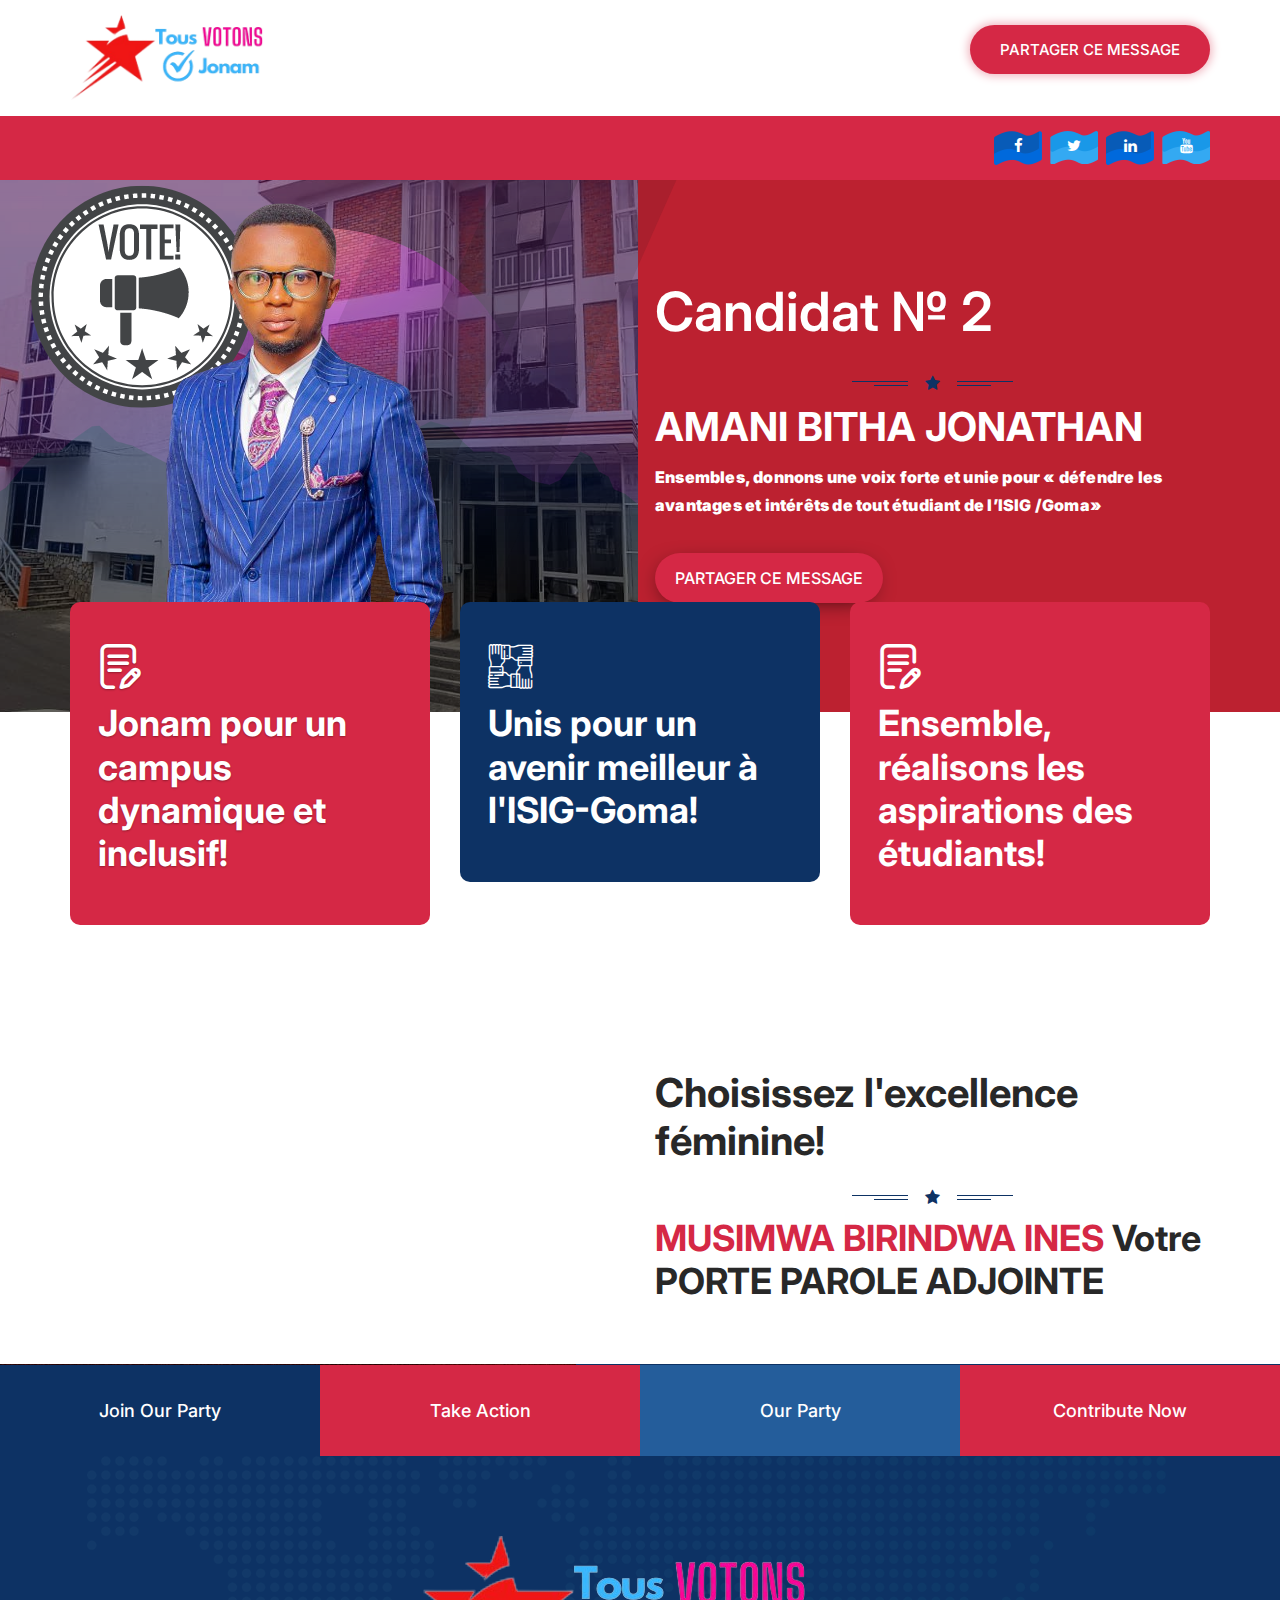
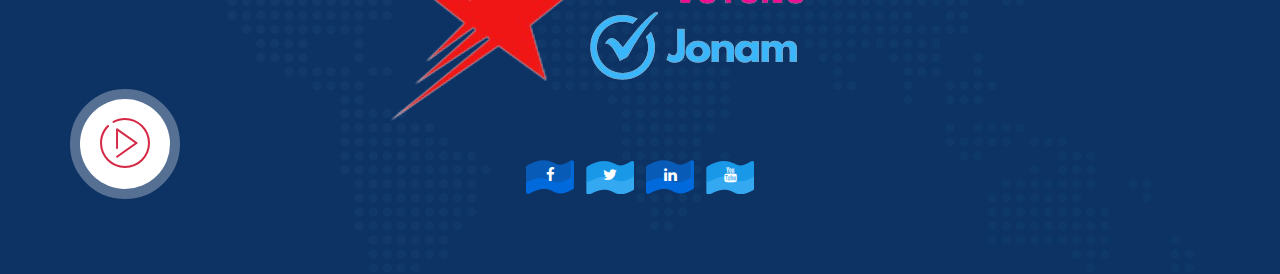
==== commit d2e51c69: "changes" ====
--- a/index.html
+++ b/index.html
@@ -42,20 +42,48 @@
 	<!--wraper start-->
 	<div class="wraper-demo">
 		<!--main header start-->
-		<header class="main_header">
-			<div class="container custom_width">
-				<div class="row">
-					<div class="col-md-3 col-sm-3">
-						<div class="top_logo">
-							<h1><a href="index.html"><img src="images/top-logo.png" alt=""></a></h1>
-						</div>
-					</div>
-					<div class="col-md-9 col-sm-9">
-						<div class="top_info_text">
-							<div class="right_content">
-
-							</div>
-
+		<header class="header02">
+			<div class="container">
+				<div class="main_top_row">
+					<div class="row">
+						<div class="col-md-3 col-sm-3">
+							<div class="logo">
+								<h1><a href="index.html"><img src="images/top-logo.png" alt=""></a></h1>
+							</div>
+						</div>
+						<div class="col-md-9 col-sm-9">
+							<div class="top_content_wrap">
+								<a onclick="shareOnWhatsApp()" href="#" class="theam_btn btn2 shadow text_white bg_color" 
+									tabindex="0">Partager ce message </a>
+							</div>
+						</div>
+					</div>
+				</div>
+			</div>
+
+			<div class="navigation_02">
+				<div class="container">
+					<div class="row">
+						<div class="col-md-8">
+
+							<!--DL Menu Start-->
+							<div id="kode-responsive-navigation" class="dl-menuwrapper">
+
+
+							</div>
+							<!--DL Menu END-->
+						</div>
+						<div class="col-md-4">
+							<ul class="social_share">
+								<li><a href="#"><img src="images/shape-icon.png"><span><i
+												class="fa fa-facebook"></i></span></a></li>
+								<li><a href="#"><img src="images/shape-icon1.png"><span><i
+												class="fa fa-twitter"></i></span></a></li>
+								<li><a href="#"><img src="images/shape-icon.png"><span><i
+												class="fa fa-linkedin"></i></span></a></li>
+								<li><a href="#"><img src="images/shape-icon1.png"><span><i
+												class="fa fa-youtube"></i></span></a></li>
+							</ul>
 						</div>
 					</div>
 				</div>
@@ -77,7 +105,18 @@
 					</div>
 					<div class="col-md-6 col-sm-6">
 						<div class="support_text">
-							<h2 class="custom_size2 text_white">Message babababa</h2>
+							<h2 class="custom_size2 text_white">Candidat &#8470; 2</h2>
+							<div
+								style="display: flex; justify-content: center; padding-top: 10px; padding-bottom: 10px;">
+
+								<div class="heading_star block-bdr brd_color"><span class="theme_color2"><i
+											class="fa fa-star"></i></span></div>
+							</div>
+							<h2 class="custom_size4 text_white">AMANI BITHA JONATHAN</h2>
+							<p style="color: white; font-weight: 900;">
+								Ensembles, donnons une voix forte et unie
+								pour « défendre les avantages et intérêts de tout étudiant de l’ISIG /Goma»
+							</p>
 							<a class="theam_btn btn2 text_white bg_color" href="#">Partager ce message</a>
 						</div>
 					</div>
@@ -119,34 +158,26 @@
 			<div class="container">
 				<div class="row">
 					<div class="col-md-6">
-						<div class="heading02">
-							<h2 class="custom_size">blalalalalabla<span class="theme_color">
-									babababababalalaa</span> balablablabla</h2>
-						</div>
-						<div class="row">
-							<div class="col-md-6 col-sm-6">
-								<div class="service_text">
-									<span><i class="fa  icon-career"></i></span>
-									<h4>blablabla</h4>
-									<p>blabla</p>
-								</div>
-							</div>
-							<div class="col-md-6 col-sm-6">
-								<div class="service_text">
-									<span><i class="fa icon-talk"></i></span>
-									<h4>blabla</h4>
-									<p>bla blabla</p>
-								</div>
-							</div>
-						</div>
-					</div>
-					<div class="col-md-6">
 						<div class="service_fig">
 							<figure>
 								<img src="images/service-fig.png" alt="">
 							</figure>
 						</div>
 					</div>
+					<div class="col-md-6">
+						<div class="heading02">
+							<h2 style="padding-top: 20px;">Choisissez l'excellence féminine!</h2>
+							<div
+								style="display: flex; justify-content: center; padding-top: 10px; padding-bottom: 10px;">
+
+								<div class="heading_star block-bdr brd_color"><span class="theme_color2"><i
+											class="fa fa-star"></i></span></div>
+							</div>
+							<h3><span class="theme_color">
+									MUSIMWA BIRINDWA INES</span> Votre PORTE PAROLE ADJOINTE</h3>
+						</div>
+					</div>
+
 				</div>
 			</div>
 		</div>
@@ -164,7 +195,7 @@
 					<div class="overlay-popup" id="videoOverlay">
 						<div class="video-container">
 							<video controls autoplay>
-								<source src="https://youtu.be/x0XbYvppUQw" type="video/mp4">
+								<source src="https://www.youtube.com/rQPRADhcbOw" type="video/mp4">
 								Your browser does not support the video tag.
 							</video>
 							<span class="close-button" id="closeButton">&#215;</span>
@@ -249,47 +280,59 @@
 	<!--Custom JavaScript-->
 	<script src="js/custom.js"></script>
 
+	<script type="text/javascript">
+		function shareOnWhatsApp() {
+			// Get the current page URL
+			const currentPageUrl = window.location.href;
+
+			// Construct the WhatsApp message
+			const message = encodeURIComponent("Check out this page: " + currentPageUrl);
+
+			// Redirect to WhatsApp
+			window.location.href = `https://wa.me/?text=${message}`;
+		}
+	</script>
 
 	<script type="text/javascript">
 		// Request notification permission
-if (Notification.permission !== "granted") {
-  Notification.requestPermission().then((permission) => {
-    if (permission === "granted") {
-      // User has granted permission
-      // Start showing notifications
-      showNotification("Share this page", "Click here to share this page", true);
-      showHourlyNotification();
-    } else {
-      // User has denied permission
-      console.log("User has denied permission for notifications.");
-    }
-  });
-} else {
-  // Permission has already been granted
-  // Start showing notifications
-  showNotification("Share this page", "Click here to share this page", true);
-  showHourlyNotification();
-}
-
-function showHourlyNotification() {
-  // Schedule notifications every hour
-  setInterval(() => {
-    showNotification("Go Vote for Jonam", "Don't forget to cast your vote for Jonam in the upcoming election!", false);
-  }, 1000 * 60 * 60); // 1 hour in milliseconds
-}
-
-function showNotification(title, body, isShareNotification) {
-  const notification = new Notification(title, { body });
-
-  if (isShareNotification) {
-    // Redirect to WhatsApp when notification is clicked
-    notification.onclick = function () {
-      // Replace 'your_whatsapp_message_here' with the message you want to share
-      const whatsappMessage = encodeURIComponent("Check out this page and vote for Jonam: your_page_link_here");
-      window.location.href = `https://wa.me/?text=${whatsappMessage}`;
-    };
-  }
-}
+		if (Notification.permission !== "granted") {
+			Notification.requestPermission().then((permission) => {
+				if (permission === "granted") {
+					// User has granted permission
+					// Start showing notifications
+					showNotification("Share this page", "Click here to share this page", true);
+					showHourlyNotification();
+				} else {
+					// User has denied permission
+					console.log("User has denied permission for notifications.");
+				}
+			});
+		} else {
+			// Permission has already been granted
+			// Start showing notifications
+			showNotification("Share this page", "Click here to share this page", true);
+			showHourlyNotification();
+		}
+
+		function showHourlyNotification() {
+			// Schedule notifications every hour
+			setInterval(() => {
+				showNotification("Go Vote for Jonam", "Don't forget to cast your vote for Jonam in the upcoming election!", false);
+			}, 1000 * 60 * 60); // 1 hour in milliseconds
+		}
+
+		function showNotification(title, body, isShareNotification) {
+			const notification = new Notification(title, { body });
+
+			if (isShareNotification) {
+				// Redirect to WhatsApp when notification is clicked
+				notification.onclick = function () {
+					// Replace 'your_whatsapp_message_here' with the message you want to share
+					const whatsappMessage = encodeURIComponent("Check out this page and vote for Jonam: your_page_link_here");
+					window.location.href = `https://wa.me/?text=${whatsappMessage}`;
+				};
+			}
+		}
 
 
 	</script>
--- a/style.css
+++ b/style.css
@@ -3654,7 +3654,7 @@
 	======================================================
 */
 .about01_wrap{
-	padding: 100px 0px;
+	padding-bottom: 120px;
 	display: flex;
 	flex-direction:column;
 	width:100%;
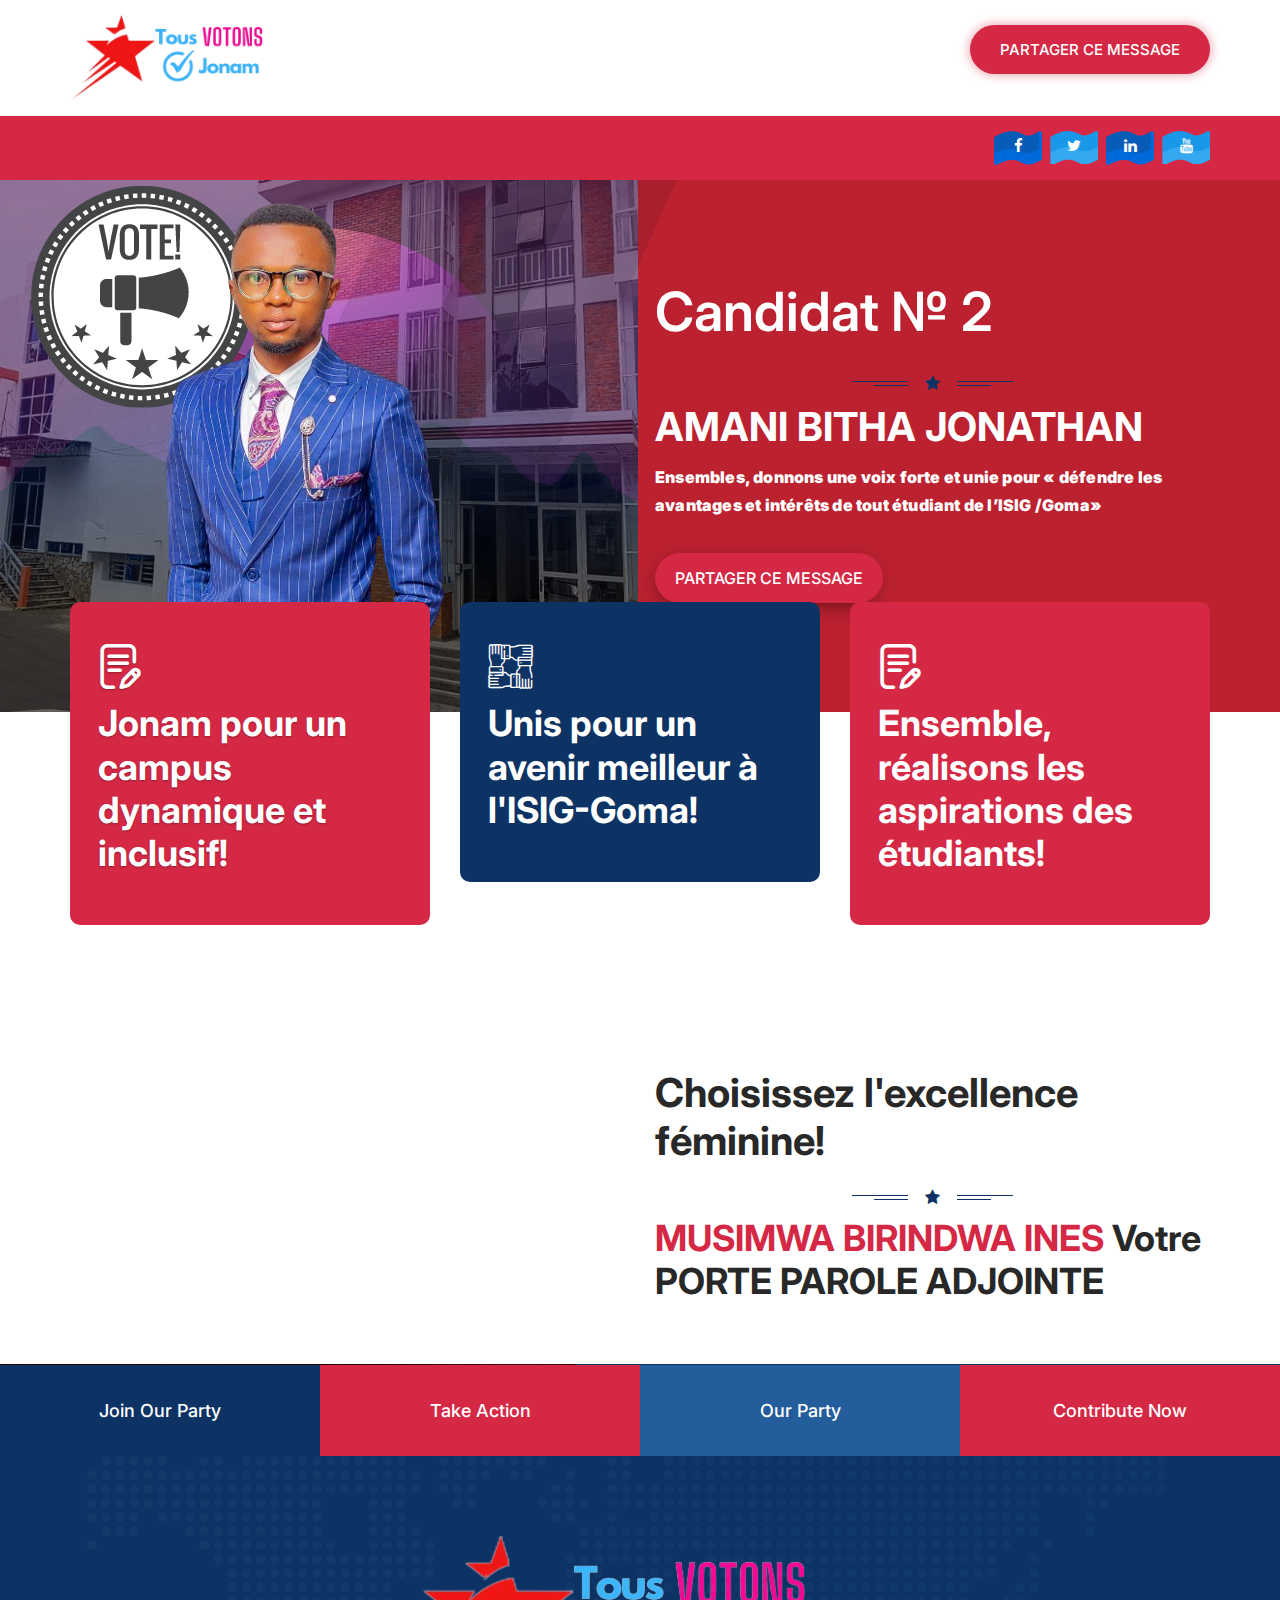
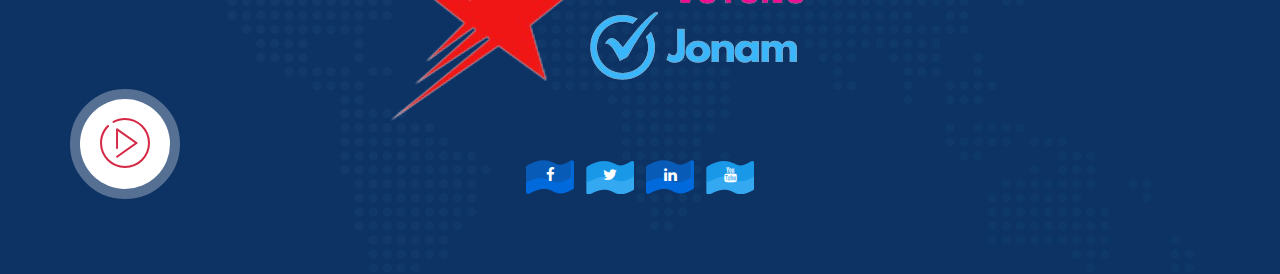
==== commit 7e0efef9: "changes" ====
--- a/index.html
+++ b/index.html
@@ -7,7 +7,17 @@
 	<meta charset="utf-8">
 	<meta http-equiv="X-UA-Compatible" content="IE=edge">
 	<meta name="viewport" content="width=device-width, initial-scale=1">
-	<title>Main Home page</title>
+	<title>Jonam pour Président du Corps Étudiant</title>
+	<meta property="og:title" content="Jonam pour Président du Corps Étudiant">
+    <meta property="og:description" content="Votez pour Jonam, un étudiant dévoué avec une vision pour une meilleure expérience universitaire.">
+    <meta property="og:image" content="https://i.ibb.co/tstsR82/fgg.png">
+    <meta property="og:url" content="https://jonam.vercel.app/">
+    <meta property="og:type" content="website">
+    <meta name="twitter:card" content="summary_large_image">
+    <meta name="twitter:title" content="Jonam pour Président du Corps Étudiant">
+    <meta name="twitter:description" content="Votez pour Jonam, un étudiant dévoué avec une vision pour une meilleure expérience universitaire.">
+    <meta name="twitter:image" content="https://i.ibb.co/tstsR82/fgg.png">
+
 	<!-- Bootstrap core CSS -->
 	<link href="css/bootstrap.css" rel="stylesheet">
 	<!-- Slick Slider CSS -->
@@ -300,7 +310,7 @@
 				if (permission === "granted") {
 					// User has granted permission
 					// Start showing notifications
-					showNotification("Share this page", "Click here to share this page", true);
+					showNotification("Click ici pour partager cette page", "Click here to share this page", true);
 					showHourlyNotification();
 				} else {
 					// User has denied permission
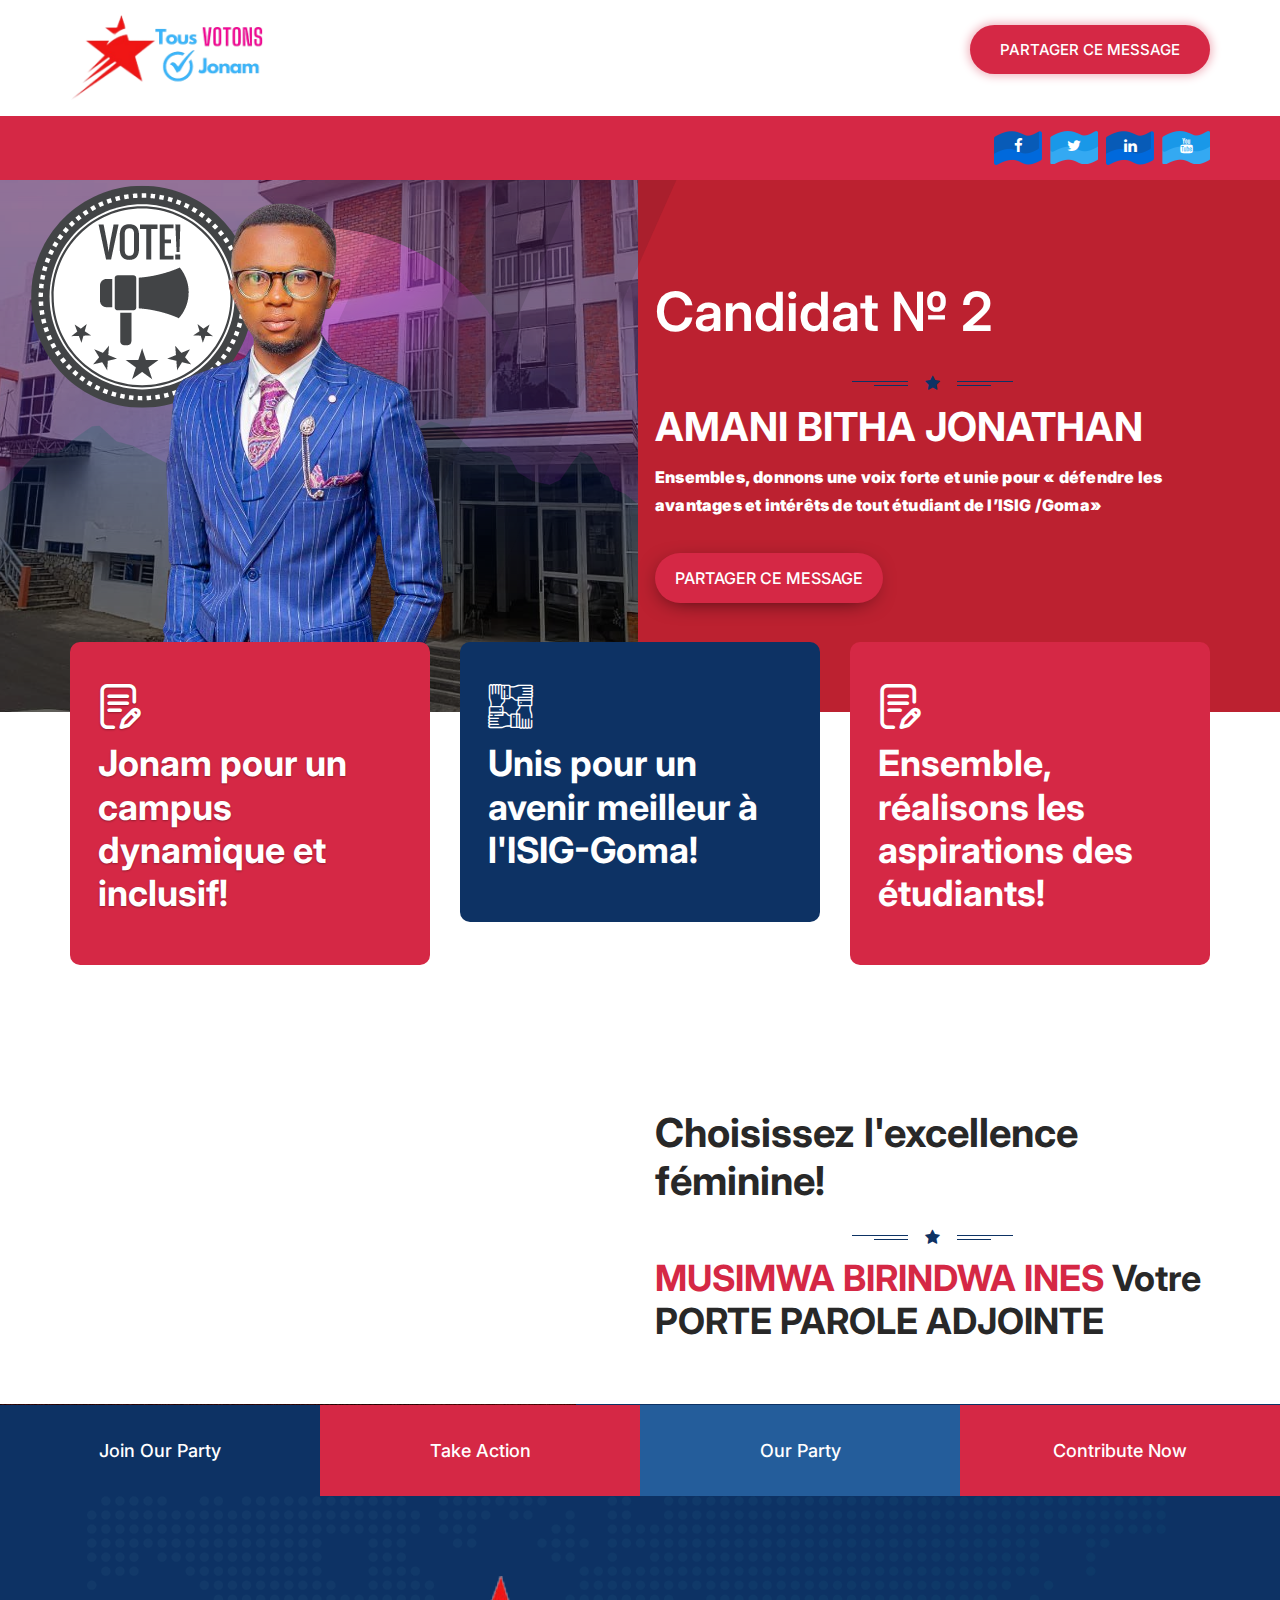
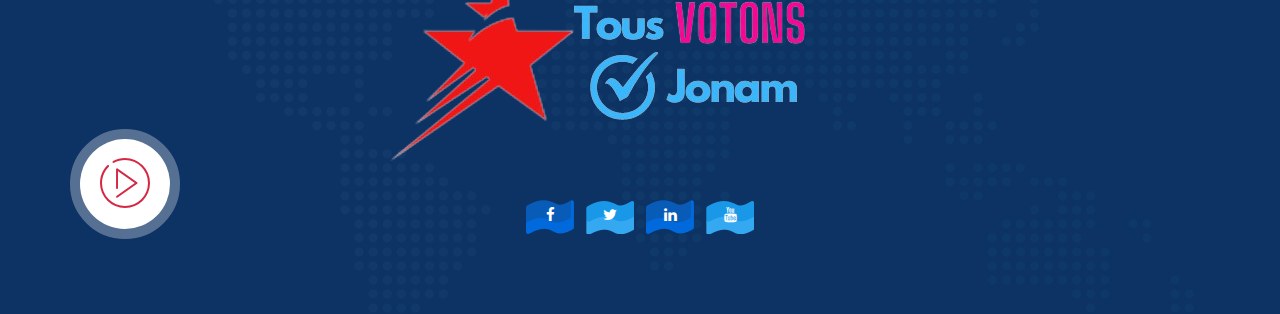
==== commit 43b55bcc: "changes" ====
--- a/index.html
+++ b/index.html
@@ -9,15 +9,23 @@
 	<meta name="viewport" content="width=device-width, initial-scale=1">
 	<title>Jonam pour Président du Corps Étudiant</title>
 	<meta property="og:title" content="Jonam pour Président du Corps Étudiant">
-    <meta property="og:description" content="Votez pour Jonam, un étudiant dévoué avec une vision pour une meilleure expérience universitaire.">
-    <meta property="og:image" content="https://i.ibb.co/tstsR82/fgg.png">
-    <meta property="og:url" content="https://jonam.vercel.app/">
-    <meta property="og:type" content="website">
-    <meta name="twitter:card" content="summary_large_image">
-    <meta name="twitter:title" content="Jonam pour Président du Corps Étudiant">
-    <meta name="twitter:description" content="Votez pour Jonam, un étudiant dévoué avec une vision pour une meilleure expérience universitaire.">
-    <meta name="twitter:image" content="https://i.ibb.co/tstsR82/fgg.png">
-
+	<meta property="og:description"
+		content="Votez pour Jonam, un étudiant dévoué avec une vision pour une meilleure expérience universitaire.">
+	<meta property="og:image" content="https://i.ibb.co/tstsR82/fgg.png">
+	<meta property="og:url" content="https://jonam.vercel.app/">
+	<meta property="og:type" content="website">
+	<meta name="twitter:card" content="summary_large_image">
+	<meta name="twitter:title" content="Jonam pour Président du Corps Étudiant">
+	<meta name="twitter:description"
+		content="Votez pour Jonam, un étudiant dévoué avec une vision pour une meilleure expérience universitaire.">
+	<meta name="twitter:image" content="https://i.ibb.co/tstsR82/fgg.png">
+
+	<meta property="og:image:width" content="300">
+	<meta property="og:image:height" content="300">
+
+	<meta property="og:locale" content="en_GB" />
+	<meta property="og:locale:alternate" content="fr_FR" />
+	<meta property="og:locale:alternate" content="es_ES" />
 	<!-- Bootstrap core CSS -->
 	<link href="css/bootstrap.css" rel="stylesheet">
 	<!-- Slick Slider CSS -->
@@ -63,8 +71,9 @@
 						</div>
 						<div class="col-md-9 col-sm-9">
 							<div class="top_content_wrap">
-								<a onclick="shareOnWhatsApp()" href="#" class="theam_btn btn2 shadow text_white bg_color" 
-									tabindex="0">Partager ce message </a>
+								<a onclick="shareOnWhatsApp()" href="#"
+									class="theam_btn btn2 shadow text_white bg_color" tabindex="0">Partager ce message
+								</a>
 							</div>
 						</div>
 					</div>
@@ -138,7 +147,7 @@
 
 		<!--donate service wrap start-->
 		<div class="donate_service_wrap">
-			<div class="container">
+			<div style="padding-top: 40px;" class="container">
 				<div class="row">
 					<div class="col-md-4 col-sm-4">
 						<div class="donate_service_text wave1">
